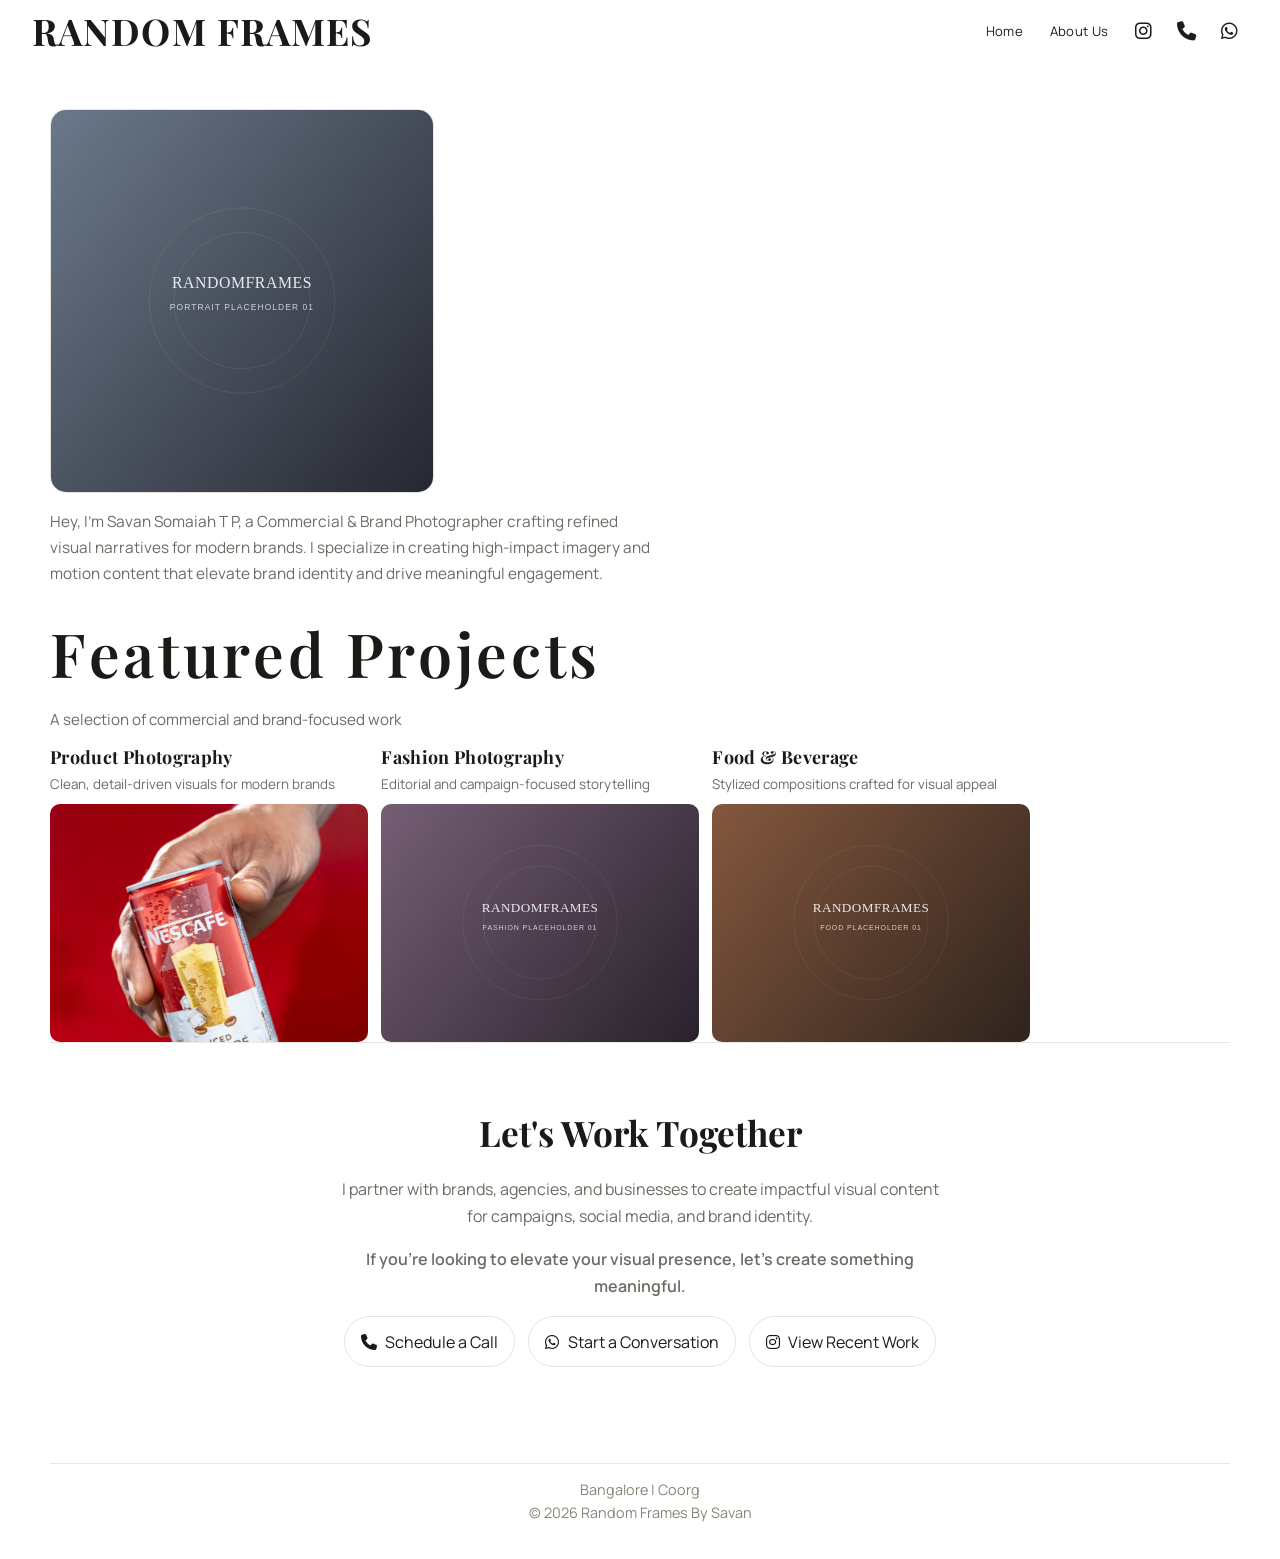
==== index.html @ b7731032 "Update bio to premium commercial positioning" ====
<!DOCTYPE html>
<html lang="en">
  <head>
    <meta charset="UTF-8" />
    <meta name="viewport" content="width=device-width, initial-scale=1.0" />
    <title>Randomframes — Photography by Savan Somaiah T P</title>
    <meta
      name="description"
      content="I’m Savan Somaiah T P, a Commercial & Brand Photographer crafting refined visual narratives for modern brands. I specialize in creating high-impact imagery and motion content that elevates brand identity and drives meaningful engagement."
    />
    <meta name="robots" content="index,follow" />
    <meta property="og:title" content="Randomframes — Photography by Savan Somaiah T P" />
    <meta
      property="og:description"
      content="I’m Savan Somaiah T P, a Commercial & Brand Photographer crafting refined visual narratives for modern brands. I specialize in creating high-impact imagery and motion content that elevates brand identity and drives meaningful engagement."
    />
    <meta property="og:type" content="website" />
    <meta name="theme-color" content="#0f0f10" />
    <link rel="preconnect" href="https://fonts.googleapis.com" />
    <link rel="preconnect" href="https://fonts.gstatic.com" crossorigin />
    <link
      href="https://fonts.googleapis.com/css2?family=Manrope:wght@400;500;700&family=Playfair+Display:wght@500;600;700&display=swap"
      rel="stylesheet"
    />
    <link
      rel="stylesheet"
      href="https://cdnjs.cloudflare.com/ajax/libs/font-awesome/6.5.2/css/all.min.css"
    />
    <link rel="stylesheet" href="style.css?v=20260211-1" />
  </head>
  <body>
    <header class="site-header">
      <a class="brand" href="#top">RANDOM FRAMES</a>
      <nav id="sectionNav" class="section-nav" aria-label="Primary navigation">
        <a href="#top">Home</a>
        <a href="#about">About Us</a>
        <a class="icon-link" href="https://www.instagram.com/random.frames.7/" target="_blank" rel="noopener noreferrer" aria-label="Instagram"><i class="fa-brands fa-instagram" aria-hidden="true"></i></a>
        <a class="icon-link" href="tel:9886688047" aria-label="Call"><i class="fa-solid fa-phone" aria-hidden="true"></i></a>
        <a class="icon-link" href="https://wa.me/919886688047" target="_blank" rel="noopener noreferrer" aria-label="WhatsApp"><i class="fa-brands fa-whatsapp" aria-hidden="true"></i></a>
      </nav>
    </header>

    <main id="top">
      <section class="hero">
        <div class="hero-layout">
          <div class="hero-left">
            <img class="profile-image" src="images/portrait/placeholder-01.svg" alt="Portrait placeholder" loading="lazy" />
            <p id="about" class="hero-bio">
              Hey, I’m Savan Somaiah T P, a Commercial & Brand Photographer crafting refined visual narratives for modern brands. I specialize in creating high-impact imagery and motion content that elevate brand identity and drive meaningful engagement.
            </p>
            <div class="hero-center">
              <h1 class="portfolio-title">Featured Projects</h1>
              <p class="portfolio-subtitle">A selection of commercial and brand-focused work</p>
              <div id="genreCards" class="genre-cards" aria-label="Portfolio genres"></div>
            </div>
          </div>
        </div>
      </section>

      <section class="reels-section" id="reelsSection" aria-labelledby="reels-title" hidden>
        <div class="reels-header">
          <div>
            <h2 id="reels-title">Brand Films</h2>
            <p class="reels-subtitle">Short-form visuals crafted for digital campaigns and brand storytelling</p>
          </div>
        </div>
        <div id="reelsRail" class="reels-rail" aria-label="Brand reels"></div>
      </section>

      <section class="work-with-me" aria-labelledby="work-with-me-title">
        <div class="work-with-me-inner">
          <h2 id="work-with-me-title">Let&apos;s Work Together</h2>
          <p>
            I partner with brands, agencies, and businesses to create impactful visual content for campaigns, social media, and brand identity.
          </p>
          <p class="work-with-me-cta">If you&apos;re looking to elevate your visual presence, let&apos;s create something meaningful.</p>
          <div class="work-with-me-links">
            <a class="work-link" href="tel:9886688047" aria-label="Call 9886688047">
              <i class="fa-solid fa-phone" aria-hidden="true"></i>
              <span>Schedule a Call</span>
            </a>
            <a class="work-link" href="https://wa.me/919886688047" target="_blank" rel="noopener noreferrer" aria-label="WhatsApp">
              <i class="fa-brands fa-whatsapp" aria-hidden="true"></i>
              <span>Start a Conversation</span>
            </a>
            <a class="work-link" href="https://www.instagram.com/random.frames.7/" target="_blank" rel="noopener noreferrer" aria-label="Instagram">
              <i class="fa-brands fa-instagram" aria-hidden="true"></i>
              <span>View Recent Work</span>
            </a>
          </div>
        </div>
      </section>
    </main>

    <footer id="contact" class="site-footer">
      <div class="footer-divider" aria-hidden="true"></div>
      <p>Bangalore | Coorg</p>
      <p>&copy; 2026 Random Frames By Savan</p>
    </footer>

    <div id="reelModal" class="reel-modal" aria-hidden="true" role="dialog" aria-modal="true">
      <button id="reelModalClose" class="reel-modal-close" type="button" aria-label="Close reel">&times;</button>
      <div class="reel-modal-panel">
        <video id="reelModalVideo" playsinline controls preload="metadata"></video>
      </div>
    </div>

    <script src="script.js"></script>
  </body>
</html>
---- style.css ----
:root {
  --bg: #ffffff;
  --bg-soft: #f7f7f6;
  --surface: #ffffff;
  --surface-border: #e7e4de;
  --text: #1c1a17;
  --muted: #6f6a63;
  --line: #eae7e2;
  --accent: #9f6f43;
  --gap: clamp(1rem, 1.4vw, 1.6rem);
  --max: 1180px;
}

* {
  box-sizing: border-box;
}

html {
  scroll-behavior: smooth;
}

body {
  margin: 0;
  font-family: "Manrope", sans-serif;
  color: var(--text);
  background: #ffffff;
  line-height: 1.5;
}

img {
  max-width: 100%;
  display: block;
}

.site-header {
  position: sticky;
  top: 0;
  z-index: 60;
  display: flex;
  justify-content: space-between;
  align-items: center;
  gap: 1rem;
  padding: 0.7rem clamp(1rem, 3vw, 2rem);
  border-bottom: 1px solid transparent;
  background: rgba(255, 255, 255, 0.9);
  backdrop-filter: blur(16px);
}

.site-header.scrolled {
  border-bottom-color: var(--line);
}

.brand {
  text-decoration: none;
  color: var(--text);
  font-family: "Playfair Display", serif;
  letter-spacing: 0.03em;
  font-size: clamp(1.6rem, 3.2vw, 2.3rem);
  font-weight: 700;
  line-height: 1.1;
}

.section-nav {
  display: flex;
  align-items: center;
  flex-wrap: wrap;
  justify-content: flex-end;
  gap: 0.45rem;
}

.section-nav a {
  color: #1f1c18;
  text-decoration: none;
  font-size: 0.82rem;
  letter-spacing: 0.03em;
  padding: 0.36rem 0.54rem;
  border: 1px solid transparent;
  border-radius: 999px;
  transition: color 0.2s ease, border-color 0.2s ease, background-color 0.2s ease;
}

.section-nav a:hover,
.section-nav a.active {
  color: var(--text);
  border-color: var(--surface-border);
  background: #f6f4f1;
}

.icon-link {
  display: inline-flex;
  align-items: center;
  justify-content: center;
  width: 36px;
  height: 36px;
  font-size: 1.15rem;
  line-height: 1;
  color: #1f1c18;
  opacity: 1;
}

.icon-link i {
  font-size: 1.2rem;
  color: inherit;
  display: block;
  line-height: 1;
  opacity: 1;
}

.phone-link {
  font-weight: 600;
}

main {
  width: min(var(--max), calc(100vw - 2rem));
  margin: 0 auto;
  padding-bottom: 5rem;
}

.hero {
  min-height: min(86vh, 700px);
  display: grid;
  align-content: start;
  gap: 1.2rem;
  border-bottom: 1px solid var(--line);
  padding-top: clamp(1.6rem, 4vw, 2.8rem);
}

.hero-layout {
  width: 100%;
}

.hero-left {
  display: grid;
  gap: 1rem;
  width: 100%;
}

.profile-image {
  width: 384px;
  height: 384px;
  object-fit: cover;
  border-radius: 16px;
  border: 1px solid var(--surface-border);
}

.hero-portrait {
  width: 384px;
  height: 384px;
  object-fit: cover;
  border-radius: 16px;
  border: 1px solid var(--surface-border);
}

.hero-bio {
  margin: 0;
  color: var(--muted);
  font-size: clamp(0.96rem, 1.15vw, 1.06rem);
  max-width: 68ch;
  line-height: 1.72;
  text-wrap: pretty;
}

.hero-center {
  display: grid;
  justify-items: start;
  gap: 0.8rem;
  padding-top: 0.2rem;
}

.portfolio-title {
  margin: 0;
  font-family: "Playfair Display", serif;
  color: var(--text);
  font-size: clamp(2.2rem, 5vw, 3.8rem);
  letter-spacing: 0.06em;
  font-weight: 600;
}

.portfolio-subtitle {
  margin: -0.15rem 0 0;
  color: var(--muted);
  font-size: 0.95rem;
  max-width: 44ch;
}

.genre-cards {
  width: 100%;
  display: grid;
  grid-template-columns: repeat(3, minmax(0, 1fr));
  gap: 0.85rem;
  max-width: 980px;
}

.genre-card {
  display: grid;
  gap: 0.55rem;
  text-decoration: none;
  color: var(--text);
}

.genre-card-copy {
  display: grid;
  gap: 0.18rem;
}

.genre-card span {
  font-family: "Playfair Display", serif;
  font-size: clamp(1.02rem, 1.4vw, 1.2rem);
  letter-spacing: 0.02em;
  font-weight: 700;
}

.genre-card p {
  margin: 0;
  color: var(--muted);
  font-size: 0.84rem;
  line-height: 1.55;
}

.genre-card-media {
  overflow: hidden;
  border-radius: 10px;
}

.genre-card img {
  display: block;
  width: 100%;
  height: 100%;
  aspect-ratio: 4 / 3;
  object-fit: cover;
  border: 0;
  transition: transform 0.3s ease, box-shadow 0.3s ease;
}

.genre-card:hover img {
  transform: scale(1.03);
  box-shadow: 0 8px 18px rgba(22, 18, 13, 0.08);
}

.work-with-me {
  padding: clamp(2.6rem, 5vw, 4rem) 0 1rem;
}

.work-with-me-inner {
  max-width: 760px;
  margin: 0 auto;
  text-align: center;
  display: grid;
  gap: 1rem;
}

.work-with-me h2 {
  margin: 0;
  font-family: "Playfair Display", serif;
  font-size: clamp(1.7rem, 3vw, 2.2rem);
  color: var(--text);
}

.work-with-me p {
  margin: 0 auto;
  max-width: 62ch;
  color: var(--muted);
  line-height: 1.7;
}

.work-with-me-cta {
  color: var(--text);
  font-weight: 600;
}

.work-with-me-links {
  display: flex;
  justify-content: center;
  flex-wrap: wrap;
  gap: 0.8rem;
}

.work-link {
  display: inline-flex;
  align-items: center;
  justify-content: center;
  gap: 0.55rem;
  padding: 0.78rem 1rem;
  min-width: 150px;
  border: 1px solid var(--surface-border);
  border-radius: 999px;
  text-decoration: none;
  color: var(--text);
  background: #fff;
  transition: background-color 0.2s ease, transform 0.2s ease, box-shadow 0.2s ease;
}

.work-link:hover {
  background: #f6f4f1;
  transform: translateY(-1px);
  box-shadow: 0 8px 18px rgba(22, 18, 13, 0.08);
}

.work-link i {
  font-size: 1rem;
}

.reels-section {
  padding: clamp(2.6rem, 5vw, 4rem) 0 1rem;
}

.reels-header {
  display: flex;
  align-items: center;
  justify-content: space-between;
  margin-bottom: 1rem;
}

.reels-header h2 {
  margin: 0;
  font-family: "Playfair Display", serif;
  font-size: clamp(1.7rem, 3vw, 2.2rem);
  color: var(--text);
}

.reels-subtitle {
  margin: 0.35rem 0 0;
  color: var(--muted);
  font-size: 0.93rem;
  max-width: 44ch;
}

.reels-rail {
  display: grid;
  grid-auto-flow: column;
  grid-auto-columns: minmax(240px, 300px);
  gap: 1rem;
  overflow-x: auto;
  padding-bottom: 0.35rem;
  scroll-snap-type: x proximity;
}

.reels-rail::-webkit-scrollbar {
  height: 8px;
}

.reels-rail::-webkit-scrollbar-thumb {
  background: rgba(28, 26, 23, 0.15);
  border-radius: 999px;
}

.reel-card {
  position: relative;
  border-radius: 18px;
  overflow: hidden;
  border: 0;
  background: transparent;
  box-shadow: 0 14px 34px rgba(22, 18, 13, 0.08);
  scroll-snap-align: start;
}

.reel-card button {
  border: 0;
  width: 100%;
  padding: 0;
  background: transparent;
  cursor: pointer;
  display: block;
}

.reel-frame {
  position: relative;
  aspect-ratio: 9 / 16;
  overflow: hidden;
  background: transparent;
}

.reel-frame::after {
  content: "";
  position: absolute;
  inset: 0;
  background: linear-gradient(180deg, rgba(17, 16, 14, 0) 10%, rgba(17, 16, 14, 0.14) 100%);
  opacity: 0;
  transition: opacity 0.28s ease;
  pointer-events: none;
}

.reel-card:hover .reel-frame::after {
  opacity: 1;
}

.reel-video {
  width: 100%;
  height: 100%;
  object-fit: cover;
  display: block;
  transition: transform 0.3s ease;
}

.reel-card:hover .reel-video {
  transform: scale(1.04);
}

.reel-badge {
  position: absolute;
  right: 0.85rem;
  bottom: 0.85rem;
  z-index: 2;
  width: 36px;
  height: 36px;
  display: inline-flex;
  align-items: center;
  justify-content: center;
  border-radius: 999px;
  background: rgba(255, 255, 255, 0.85);
  color: var(--text);
  backdrop-filter: blur(8px);
}

.reel-modal {
  position: fixed;
  inset: 0;
  z-index: 220;
  display: grid;
  place-items: center;
  padding: 1rem;
  background: rgba(6, 6, 8, 0.88);
  opacity: 0;
  pointer-events: none;
  transition: opacity 0.22s ease;
}

.reel-modal.open {
  opacity: 1;
  pointer-events: auto;
}

.reel-modal-panel {
  width: min(92vw, 520px);
  max-height: 92vh;
}

.reel-modal-panel video {
  width: 100%;
  max-height: 92vh;
  object-fit: contain;
  border-radius: 18px;
  background: #000;
  box-shadow: 0 22px 60px rgba(0, 0, 0, 0.4);
}

.reel-modal-close {
  position: absolute;
  top: 1rem;
  right: 1rem;
  border: 0;
  width: 42px;
  height: 42px;
  border-radius: 999px;
  background: rgba(255, 255, 255, 0.1);
  color: #fff;
  font-size: 1.4rem;
  cursor: pointer;
}

.gallery-section {
  padding: clamp(2rem, 4vw, 3rem) 0;
  border-bottom: 1px solid var(--line);
  opacity: 0;
  transform: translateY(20px);
  transition: opacity 0.6s ease, transform 0.6s ease;
}

.gallery-section.revealed {
  opacity: 1;
  transform: translateY(0);
}

.gallery-section.genre-target-highlight {
  background: #faf9f7;
  transition: background-color 0.3s ease;
}

.section-head {
  display: flex;
  align-items: baseline;
  justify-content: space-between;
  gap: 1rem;
  margin-bottom: 1rem;
}

.section-head h2 {
  margin: 0;
  font-size: clamp(1.25rem, 2vw, 1.8rem);
  font-family: "Playfair Display", serif;
  font-weight: 600;
}

.section-head p {
  margin: 0;
  color: var(--muted);
  font-size: 0.92rem;
  max-width: 44ch;
}

.gallery-grid {
  display: grid;
  gap: clamp(0.9rem, 1.8vw, 1.35rem);
  grid-template-columns: repeat(auto-fit, minmax(220px, 1fr));
}

.image-card {
  margin: 0;
  border-radius: 18px;
  overflow: hidden;
  border: 0;
  background: transparent;
  position: relative;
  box-shadow: 0 14px 34px rgba(22, 18, 13, 0.08);
  transition: transform 0.3s ease, box-shadow 0.3s ease;
}

.image-card:hover {
  transform: translateY(-3px);
  box-shadow: 0 20px 42px rgba(22, 18, 13, 0.12);
}

.image-card button {
  border: 0;
  width: 100%;
  padding: 0;
  margin: 0;
  background: transparent;
  color: inherit;
  cursor: zoom-in;
  text-align: left;
}

.image-wrap {
  position: relative;
  background: transparent;
  aspect-ratio: 4 / 5;
  overflow: hidden;
}

.image-wrap::before {
  content: "";
  position: absolute;
  inset: 0;
  background: linear-gradient(120deg, rgba(255, 255, 255, 0.25), rgba(255, 255, 255, 0.75), rgba(255, 255, 255, 0.25));
  transform: translateX(-100%);
  animation: shimmer 1.1s ease-in-out infinite;
}

.image-wrap.loaded::before {
  display: none;
}

.image-wrap::after {
  content: "";
  position: absolute;
  inset: 0;
  background: linear-gradient(180deg, rgba(17, 16, 14, 0) 15%, rgba(17, 16, 14, 0.12) 100%);
  opacity: 0;
  transition: opacity 0.28s ease;
  pointer-events: none;
}

.image-card img {
  display: block;
  width: 100%;
  height: 100%;
  object-fit: cover;
  opacity: 0;
  transform: scale(1.02);
  transition: opacity 0.4s ease, transform 0.3s ease;
}

.image-wrap.loaded img {
  opacity: 1;
  transform: scale(1);
}

.image-card:hover img {
  transform: scale(1.03);
}

.image-card:hover .image-wrap::after {
  opacity: 1;
}

.image-card figcaption {
  display: block;
  padding: 0.7rem 0.75rem 0.8rem;
  color: #7a736a;
  font-size: 0.8rem;
  letter-spacing: 0.01em;
}

.genre-page-subtitle {
  margin: 0.45rem 0 0;
  color: var(--muted);
  max-width: 48ch;
}

.empty-note {
  color: var(--muted);
  font-size: 0.9rem;
  padding: 0.8rem 0.2rem;
}

.lightbox {
  position: fixed;
  inset: 0;
  background: rgba(5, 5, 6, 0.9);
  display: grid;
  grid-template-columns: auto minmax(0, 1fr) auto;
  align-items: center;
  padding: 1.2rem;
  gap: 0.6rem;
  opacity: 0;
  pointer-events: none;
  transition: opacity 0.25s ease;
  z-index: 150;
}

.lightbox.open {
  opacity: 1;
  pointer-events: auto;
}

.lightbox-figure {
  margin: 0;
  max-height: calc(100vh - 4rem);
  display: grid;
  justify-items: center;
  gap: 0.8rem;
}

.lightbox-figure img {
  max-height: calc(100vh - 7rem);
  max-width: min(92vw, 1280px);
  object-fit: contain;
  border-radius: 14px;
  box-shadow: 0 22px 60px rgba(0, 0, 0, 0.35);
}

.lightbox-figure figcaption {
  color: #e7dfd3;
  font-size: 0.86rem;
}

.lightbox button {
  border: 0;
  color: #e8dfd2;
  background: rgba(255, 255, 255, 0.08);
  width: 44px;
  height: 44px;
  border-radius: 50%;
  font-size: 1.25rem;
  cursor: pointer;
  transition: background-color 0.2s ease;
}

.lightbox button:hover {
  background: rgba(255, 255, 255, 0.18);
}

.lightbox-close {
  position: absolute;
  top: 0.9rem;
  right: 0.9rem;
}

.site-footer {
  width: min(var(--max), calc(100vw - 2rem));
  margin: 0 auto 2.2rem;
  text-align: center;
}

.footer-divider {
  height: 1px;
  width: 100%;
  background: var(--line);
  margin-bottom: 0.9rem;
}

.site-footer p {
  margin: 0.12rem 0;
  color: #8a8379;
  font-size: 0.9rem;
}

.footer-phone {
  color: inherit;
  text-decoration: none;
}

.genre-page-main {
  padding-top: clamp(1.2rem, 2.5vw, 2rem);
}

.genre-page-head {
  padding: 0.2rem 0 1.2rem;
}

.genre-page-head h1 {
  margin: 0.45rem 0 0;
  font-family: "Playfair Display", serif;
  font-size: clamp(1.8rem, 4vw, 2.6rem);
}

.back-link {
  color: var(--muted);
  text-decoration: none;
  font-size: 0.9rem;
}

.back-link:hover {
  color: var(--text);
}

@keyframes shimmer {
  0% {
    transform: translateX(-100%);
  }
  100% {
    transform: translateX(100%);
  }
}

@media (max-width: 1024px) {
  .site-header {
    align-items: center;
    flex-wrap: wrap;
  }

  .section-nav {
    justify-content: flex-end;
  }

  .section-head {
    align-items: flex-start;
    flex-direction: column;
  }

  .genre-cards {
    grid-template-columns: repeat(2, minmax(0, 1fr));
  }

  .profile-image,
  .hero-portrait {
    width: 260px;
    height: 260px;
  }
}

@media (max-width: 760px) {
  main {
    width: min(var(--max), calc(100vw - 1.2rem));
  }

  .hero {
    min-height: 66vh;
  }

  .gallery-grid {
    grid-template-columns: repeat(auto-fit, minmax(160px, 1fr));
  }

  .lightbox {
    grid-template-columns: 1fr;
    justify-items: center;
    padding: 3.8rem 0.7rem 1rem;
  }

  .lightbox-prev,
  .lightbox-next {
    position: absolute;
    bottom: 1rem;
  }

  .lightbox-prev {
    left: 1rem;
  }

  .lightbox-next {
    right: 1rem;
  }

  .genre-cards {
    grid-template-columns: 1fr;
  }
}

@media (max-width: 600px) {
  .profile-image,
  .hero-portrait {
    width: 180px;
    height: 180px;
  }

  .work-with-me-links {
    flex-direction: column;
    align-items: center;
  }

  .work-link {
    width: min(100%, 280px);
  }
}
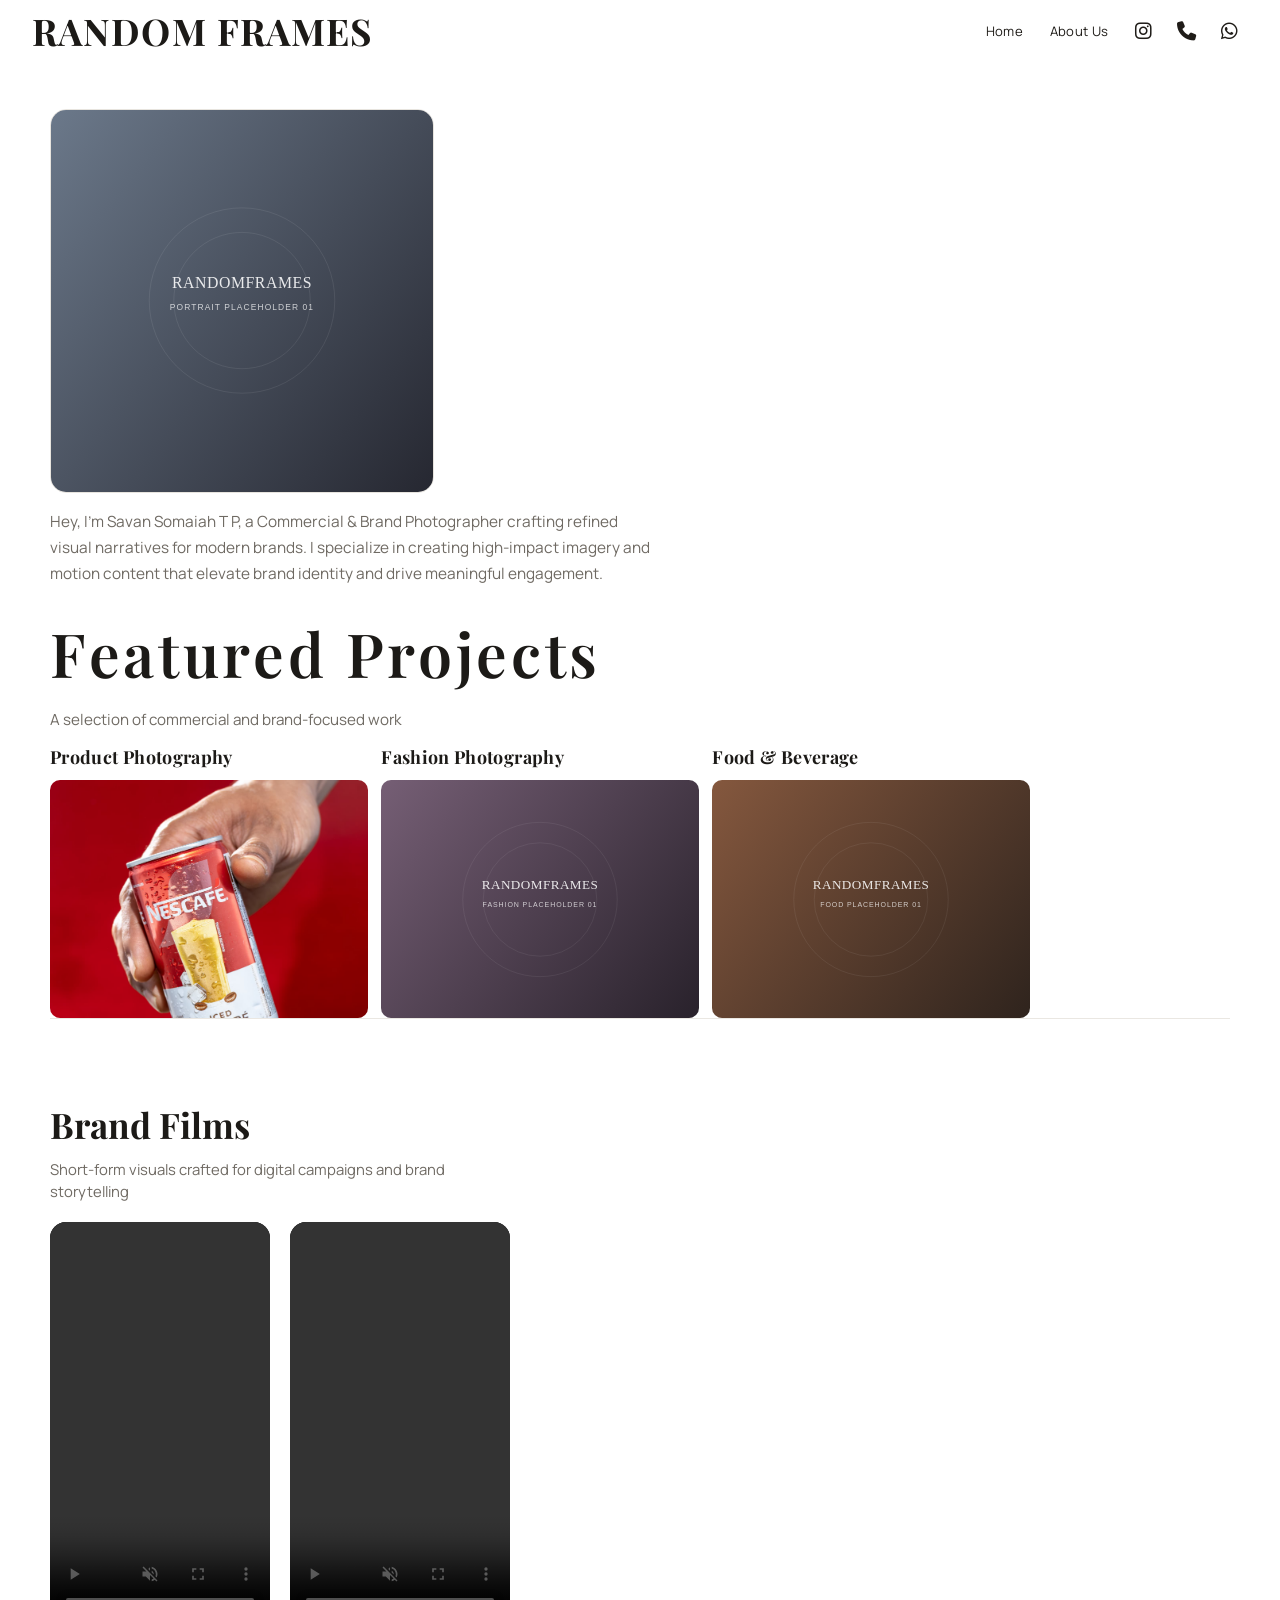
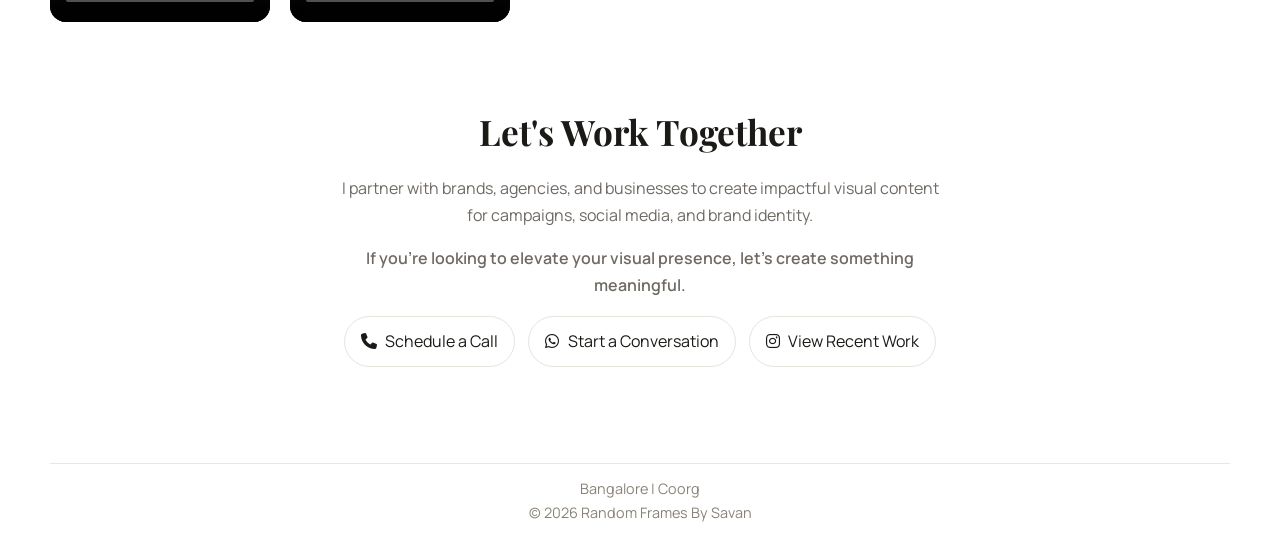
==== commit 44dc7af4: "Add Brand Films section + remove descriptions" ====
--- a/index.html
+++ b/index.html
@@ -57,14 +57,16 @@
         </div>
       </section>
 
-      <section class="reels-section" id="reelsSection" aria-labelledby="reels-title" hidden>
-        <div class="reels-header">
-          <div>
-            <h2 id="reels-title">Brand Films</h2>
-            <p class="reels-subtitle">Short-form visuals crafted for digital campaigns and brand storytelling</p>
-          </div>
+      <section class="brand-films">
+        <h2>Brand Films</h2>
+        <p class="section-subtext">
+          Short-form visuals crafted for digital campaigns and brand storytelling
+        </p>
+
+        <div class="films-container">
+          <video src="videos/reels/reel1.mp4" muted loop playsinline controls></video>
+          <video src="videos/reels/reel2.mp4" muted loop playsinline controls></video>
         </div>
-        <div id="reelsRail" class="reels-rail" aria-label="Brand reels"></div>
       </section>
 
       <section class="work-with-me" aria-labelledby="work-with-me-title">
--- a/style.css
+++ b/style.css
@@ -210,13 +210,6 @@
   font-weight: 700;
 }
 
-.genre-card p {
-  margin: 0;
-  color: var(--muted);
-  font-size: 0.84rem;
-  line-height: 1.55;
-}
-
 .genre-card-media {
   overflow: hidden;
   border-radius: 10px;
@@ -300,48 +293,38 @@
   font-size: 1rem;
 }
 
-.reels-section {
-  padding: clamp(2.6rem, 5vw, 4rem) 0 1rem;
-}
-
-.reels-header {
-  display: flex;
-  align-items: center;
-  justify-content: space-between;
-  margin-bottom: 1rem;
-}
-
-.reels-header h2 {
+.brand-films {
+  margin-top: 80px;
+}
+
+.brand-films h2 {
   margin: 0;
   font-family: "Playfair Display", serif;
   font-size: clamp(1.7rem, 3vw, 2.2rem);
   color: var(--text);
 }
 
-.reels-subtitle {
+.section-subtext {
   margin: 0.35rem 0 0;
   color: var(--muted);
   font-size: 0.93rem;
   max-width: 44ch;
 }
 
-.reels-rail {
-  display: grid;
-  grid-auto-flow: column;
-  grid-auto-columns: minmax(240px, 300px);
-  gap: 1rem;
+.films-container {
+  display: flex;
+  gap: 20px;
   overflow-x: auto;
-  padding-bottom: 0.35rem;
-  scroll-snap-type: x proximity;
-}
-
-.reels-rail::-webkit-scrollbar {
-  height: 8px;
-}
-
-.reels-rail::-webkit-scrollbar-thumb {
-  background: rgba(28, 26, 23, 0.15);
-  border-radius: 999px;
+  padding: 20px 0;
+}
+
+.films-container video {
+  width: 220px;
+  height: 400px;
+  object-fit: cover;
+  border-radius: 16px;
+  flex-shrink: 0;
+  background: black;
 }
 
 .reel-card {
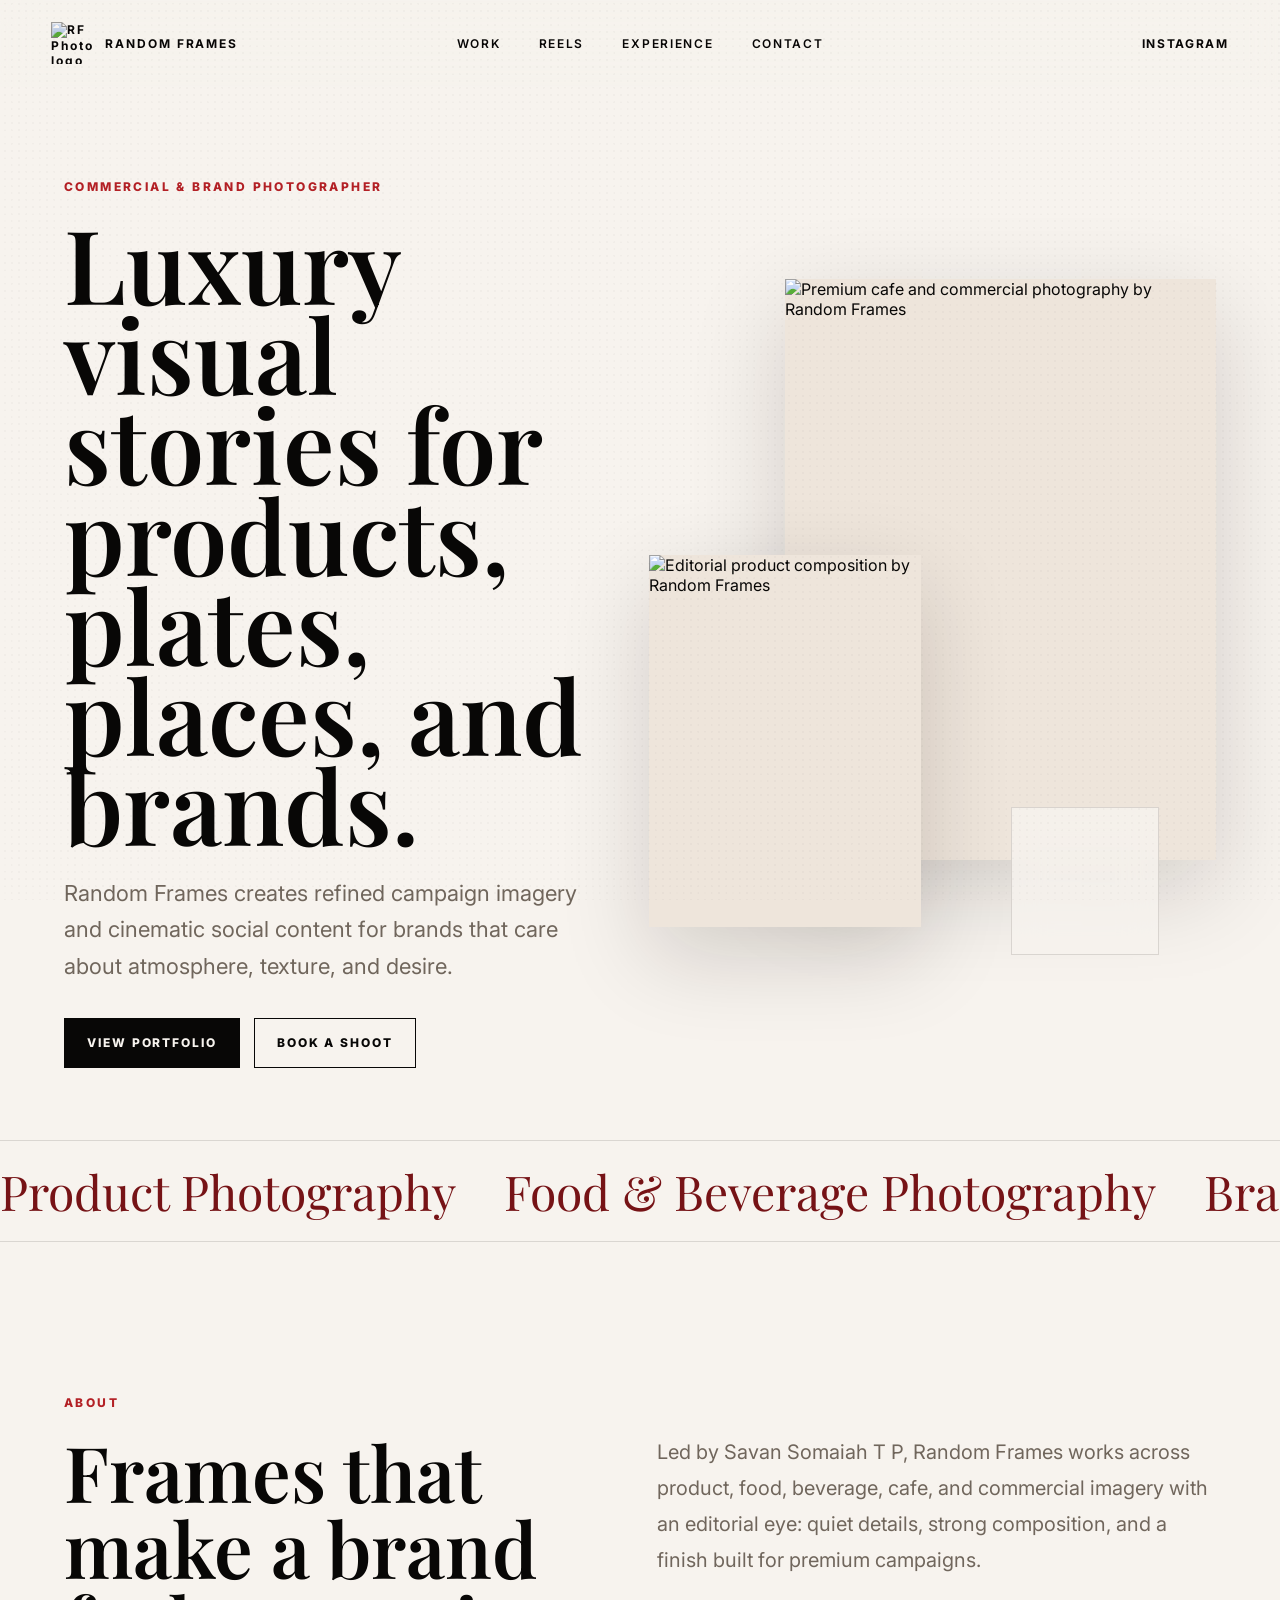
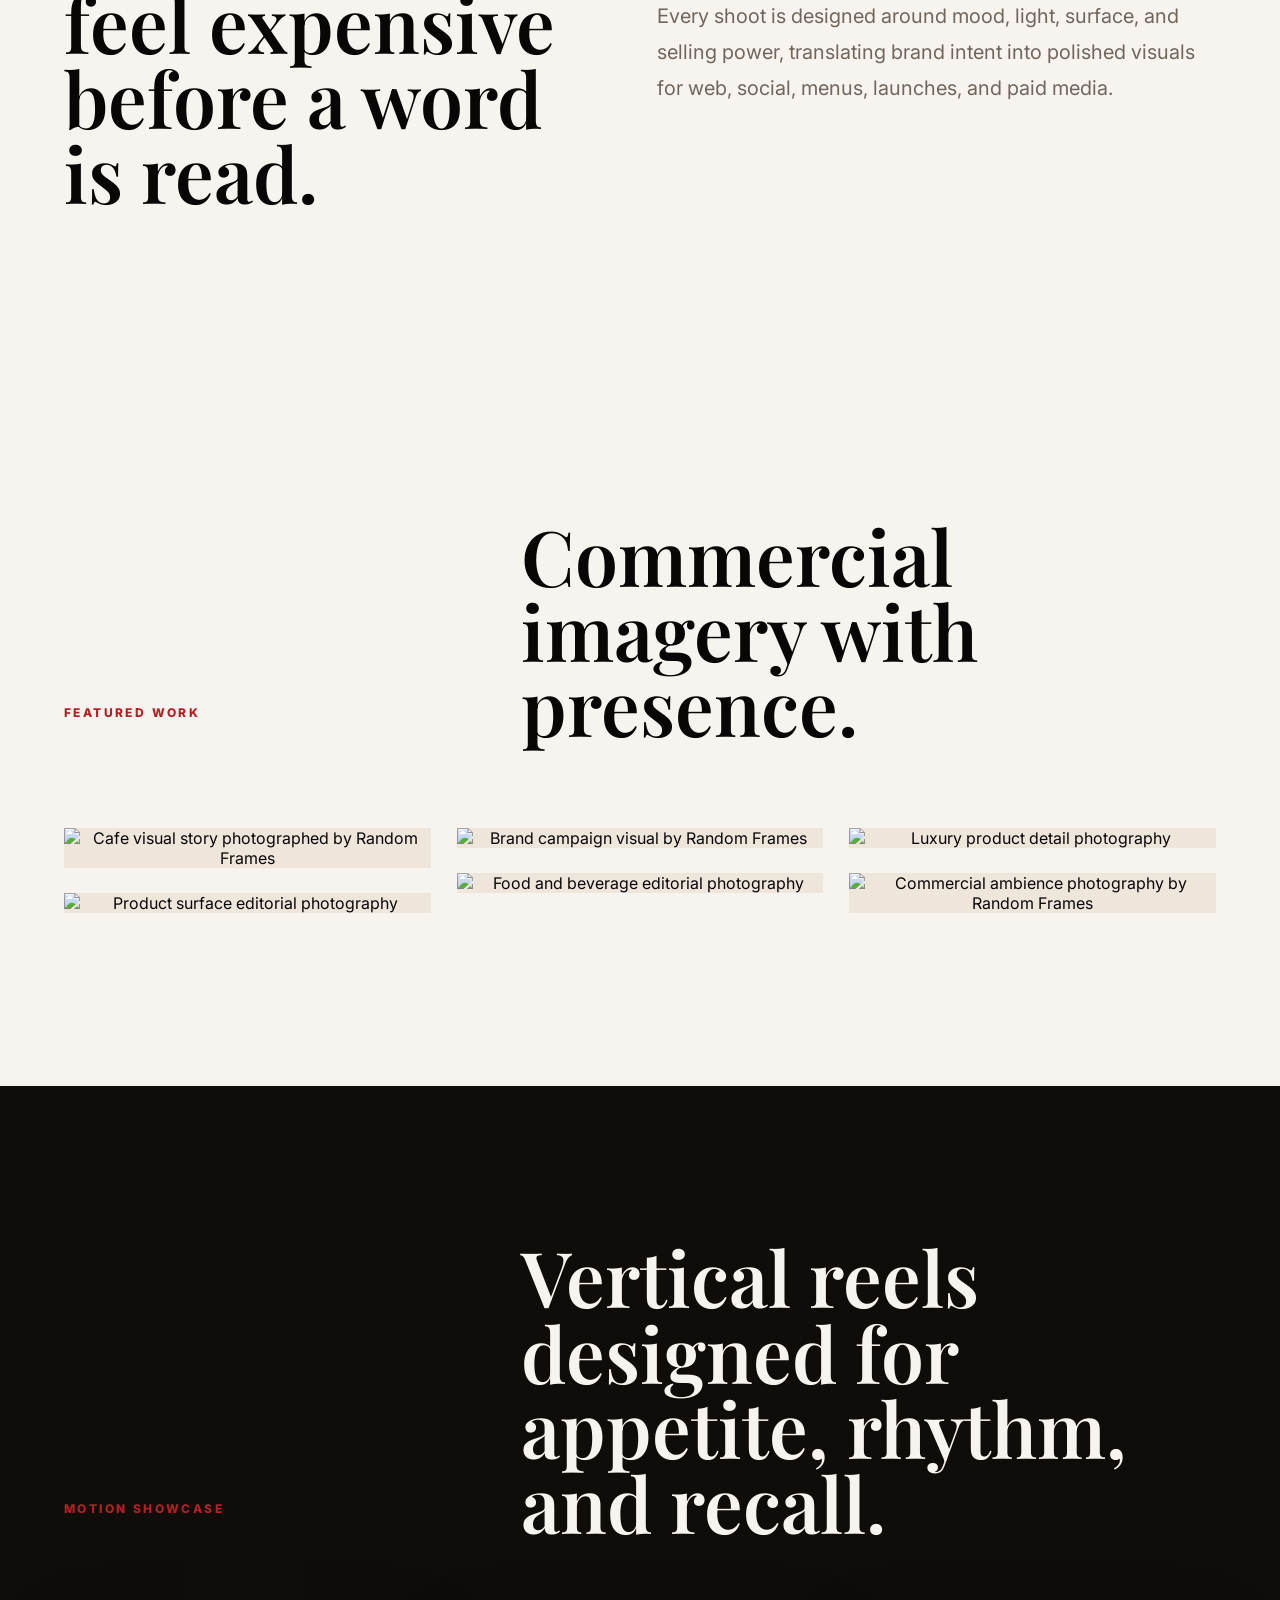
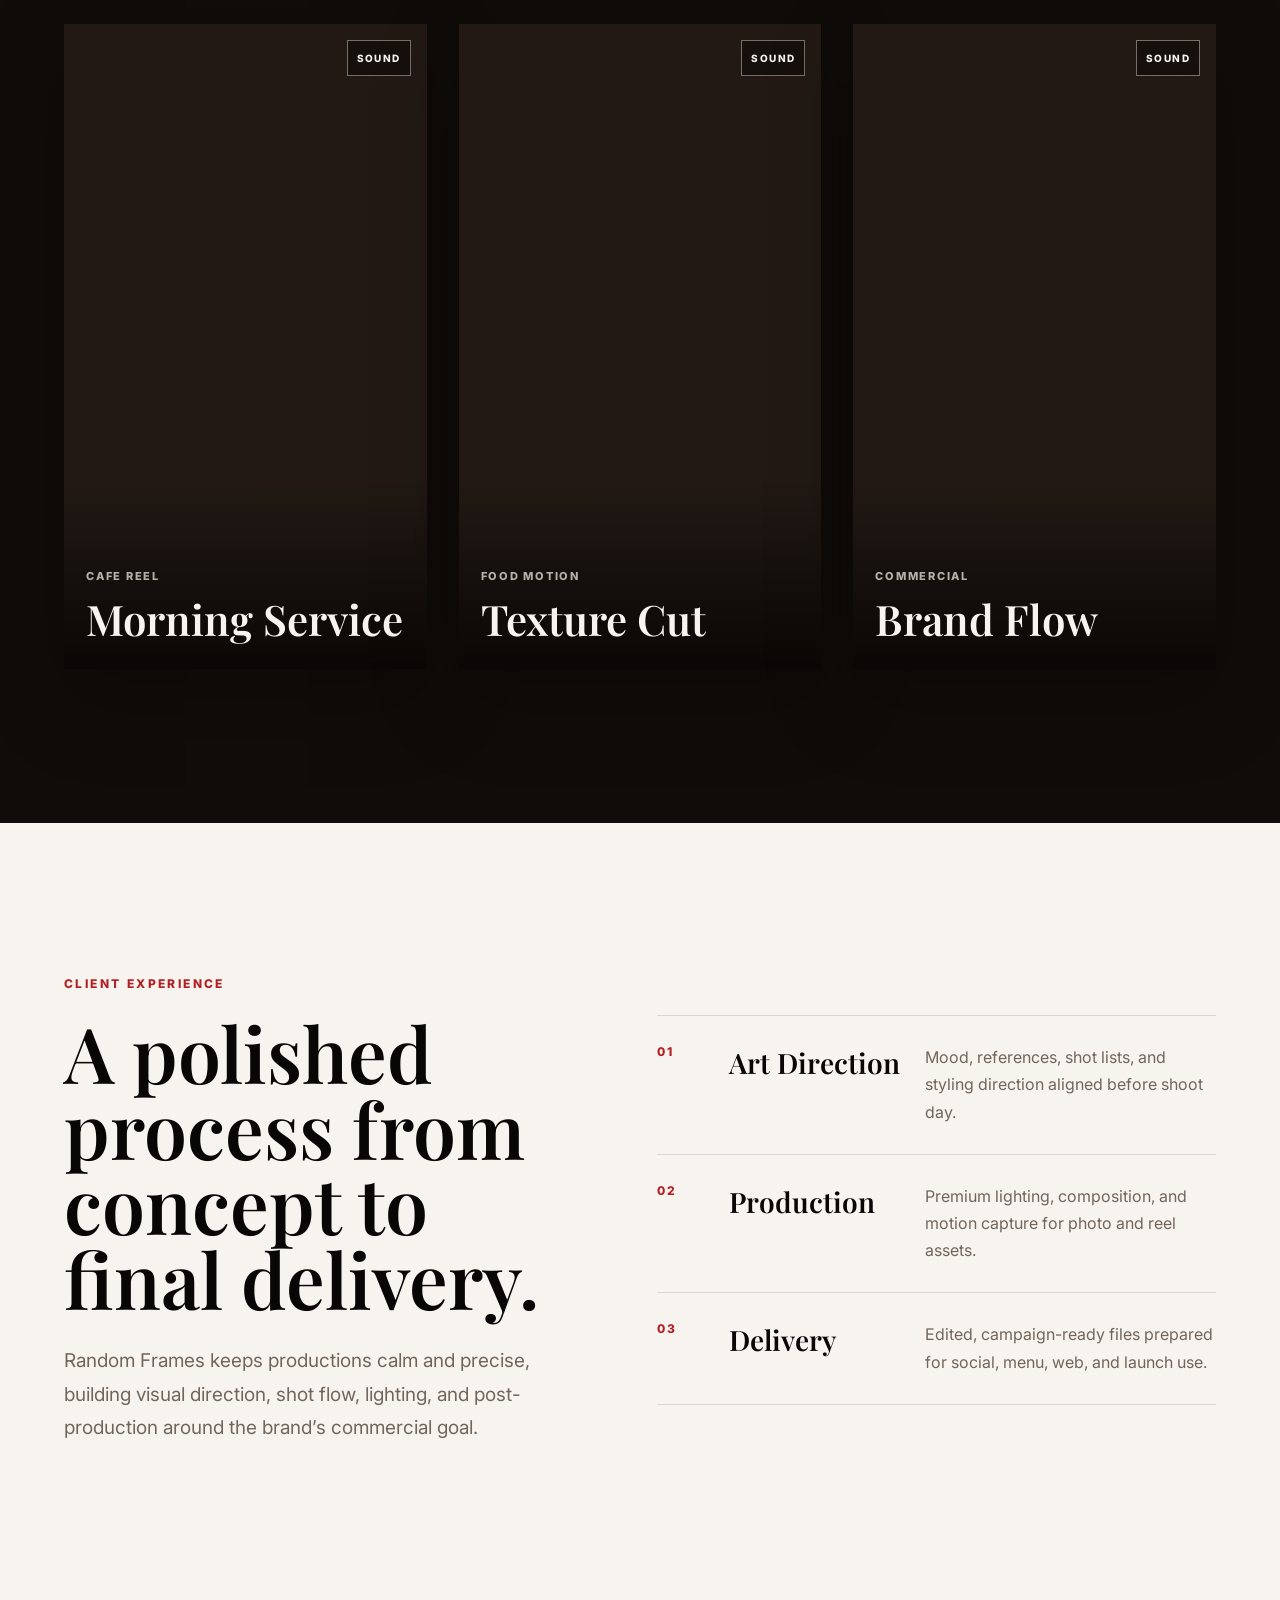
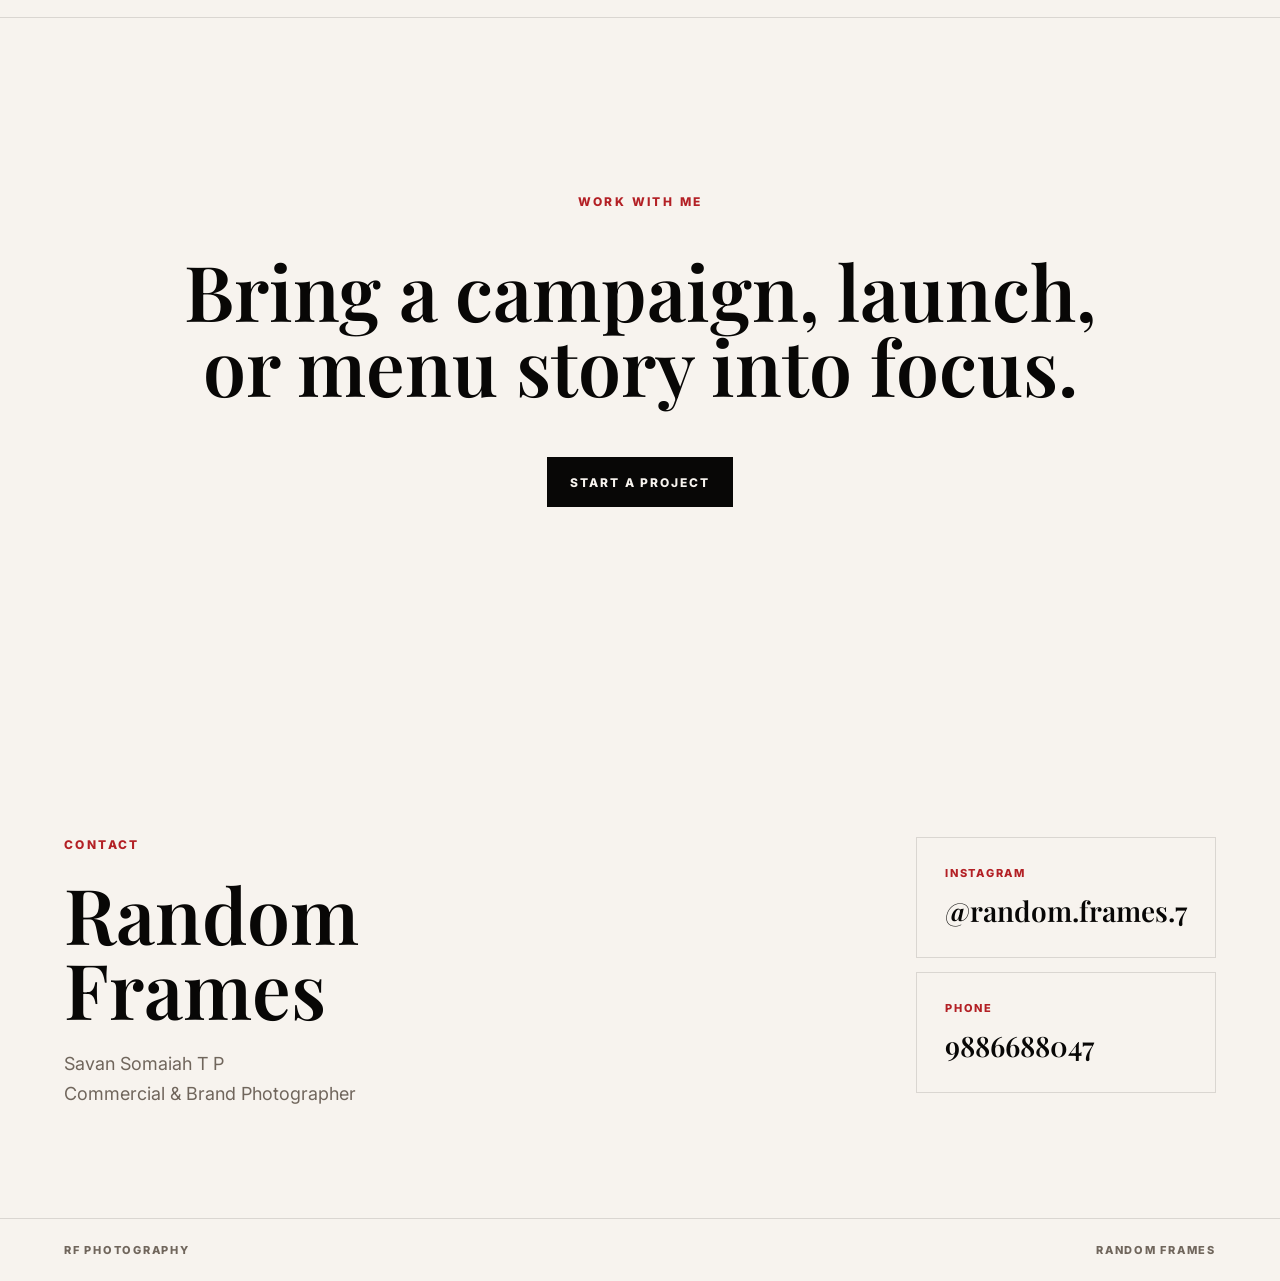
==== commit d812c0d3: "Build premium Random Frames website" ====
--- a/index.html
+++ b/index.html
@@ -1,112 +1,227 @@
 <!DOCTYPE html>
 <html lang="en">
-  <head>
-    <meta charset="UTF-8" />
-    <meta name="viewport" content="width=device-width, initial-scale=1.0" />
-    <title>Randomframes — Photography by Savan Somaiah T P</title>
-    <meta
-      name="description"
-      content="I’m Savan Somaiah T P, a Commercial & Brand Photographer crafting refined visual narratives for modern brands. I specialize in creating high-impact imagery and motion content that elevates brand identity and drives meaningful engagement."
-    />
-    <meta name="robots" content="index,follow" />
-    <meta property="og:title" content="Randomframes — Photography by Savan Somaiah T P" />
-    <meta
-      property="og:description"
-      content="I’m Savan Somaiah T P, a Commercial & Brand Photographer crafting refined visual narratives for modern brands. I specialize in creating high-impact imagery and motion content that elevates brand identity and drives meaningful engagement."
-    />
-    <meta property="og:type" content="website" />
-    <meta name="theme-color" content="#0f0f10" />
-    <link rel="preconnect" href="https://fonts.googleapis.com" />
-    <link rel="preconnect" href="https://fonts.gstatic.com" crossorigin />
-    <link
-      href="https://fonts.googleapis.com/css2?family=Manrope:wght@400;500;700&family=Playfair+Display:wght@500;600;700&display=swap"
-      rel="stylesheet"
-    />
-    <link
-      rel="stylesheet"
-      href="https://cdnjs.cloudflare.com/ajax/libs/font-awesome/6.5.2/css/all.min.css"
-    />
-    <link rel="stylesheet" href="style.css?v=20260211-1" />
-  </head>
-  <body>
-    <header class="site-header">
-      <a class="brand" href="#top">RANDOM FRAMES</a>
-      <nav id="sectionNav" class="section-nav" aria-label="Primary navigation">
-        <a href="#top">Home</a>
-        <a href="#about">About Us</a>
-        <a class="icon-link" href="https://www.instagram.com/random.frames.7/" target="_blank" rel="noopener noreferrer" aria-label="Instagram"><i class="fa-brands fa-instagram" aria-hidden="true"></i></a>
-        <a class="icon-link" href="tel:9886688047" aria-label="Call"><i class="fa-solid fa-phone" aria-hidden="true"></i></a>
-        <a class="icon-link" href="https://wa.me/919886688047" target="_blank" rel="noopener noreferrer" aria-label="WhatsApp"><i class="fa-brands fa-whatsapp" aria-hidden="true"></i></a>
-      </nav>
-    </header>
-
-    <main id="top">
-      <section class="hero">
-        <div class="hero-layout">
-          <div class="hero-left">
-            <img class="profile-image" src="images/portrait/placeholder-01.svg" alt="Portrait placeholder" loading="lazy" />
-            <p id="about" class="hero-bio">
-              Hey, I’m Savan Somaiah T P, a Commercial & Brand Photographer crafting refined visual narratives for modern brands. I specialize in creating high-impact imagery and motion content that elevate brand identity and drive meaningful engagement.
-            </p>
-            <div class="hero-center">
-              <h1 class="portfolio-title">Featured Projects</h1>
-              <p class="portfolio-subtitle">A selection of commercial and brand-focused work</p>
-              <div id="genreCards" class="genre-cards" aria-label="Portfolio genres"></div>
-            </div>
-          </div>
-        </div>
-      </section>
-
-      <section class="brand-films">
-        <h2>Brand Films</h2>
-        <p class="section-subtext">
-          Short-form visuals crafted for digital campaigns and brand storytelling
-        </p>
-
-        <div class="films-container">
-          <video src="videos/reels/reel1.mp4" muted loop playsinline controls></video>
-          <video src="videos/reels/reel2.mp4" muted loop playsinline controls></video>
-        </div>
-      </section>
-
-      <section class="work-with-me" aria-labelledby="work-with-me-title">
-        <div class="work-with-me-inner">
-          <h2 id="work-with-me-title">Let&apos;s Work Together</h2>
-          <p>
-            I partner with brands, agencies, and businesses to create impactful visual content for campaigns, social media, and brand identity.
-          </p>
-          <p class="work-with-me-cta">If you&apos;re looking to elevate your visual presence, let&apos;s create something meaningful.</p>
-          <div class="work-with-me-links">
-            <a class="work-link" href="tel:9886688047" aria-label="Call 9886688047">
-              <i class="fa-solid fa-phone" aria-hidden="true"></i>
-              <span>Schedule a Call</span>
-            </a>
-            <a class="work-link" href="https://wa.me/919886688047" target="_blank" rel="noopener noreferrer" aria-label="WhatsApp">
-              <i class="fa-brands fa-whatsapp" aria-hidden="true"></i>
-              <span>Start a Conversation</span>
-            </a>
-            <a class="work-link" href="https://www.instagram.com/random.frames.7/" target="_blank" rel="noopener noreferrer" aria-label="Instagram">
-              <i class="fa-brands fa-instagram" aria-hidden="true"></i>
-              <span>View Recent Work</span>
-            </a>
-          </div>
-        </div>
-      </section>
-    </main>
-
-    <footer id="contact" class="site-footer">
-      <div class="footer-divider" aria-hidden="true"></div>
-      <p>Bangalore | Coorg</p>
-      <p>&copy; 2026 Random Frames By Savan</p>
-    </footer>
-
-    <div id="reelModal" class="reel-modal" aria-hidden="true" role="dialog" aria-modal="true">
-      <button id="reelModalClose" class="reel-modal-close" type="button" aria-label="Close reel">&times;</button>
-      <div class="reel-modal-panel">
-        <video id="reelModalVideo" playsinline controls preload="metadata"></video>
-      </div>
-    </div>
-
-    <script src="script.js"></script>
-  </body>
+<head>
+  <meta charset="UTF-8">
+  <meta name="viewport" content="width=device-width, initial-scale=1.0">
+  <title>Random Frames | Commercial & Brand Photographer</title>
+  <meta name="description" content="Random Frames is the commercial and brand photography portfolio of Savan Somaiah T P. Premium product, food, brand visuals, commercial content, and cafe reels.">
+  <link rel="preconnect" href="https://fonts.googleapis.com">
+  <link rel="preconnect" href="https://fonts.gstatic.com" crossorigin>
+  <link href="https://fonts.googleapis.com/css2?family=Inter:wght@400;500;600;700&family=Playfair+Display:wght@500;600;700&display=swap" rel="stylesheet">
+  <link rel="stylesheet" href="style.css">
+</head>
+<body>
+  <div class="grain" aria-hidden="true"></div>
+
+  <header class="site-header" data-reveal>
+    <a class="brand-mark" href="#top" aria-label="Random Frames home">
+      <img src="file:///Users/savansomaiahtp/Downloads/RANDOM%20FRAMES%20LOGO.png" alt="RF Photography logo">
+      <span>RANDOM FRAMES</span>
+    </a>
+    <nav class="desktop-nav" aria-label="Primary navigation">
+      <a href="#work">Work</a>
+      <a href="#reels">Reels</a>
+      <a href="#experience">Experience</a>
+      <a href="#contact">Contact</a>
+    </nav>
+    <a class="nav-cta" href="https://www.instagram.com/random.frames.7" target="_blank" rel="noreferrer">Instagram</a>
+    <button class="menu-toggle" type="button" aria-label="Open menu" aria-expanded="false">
+      <span></span>
+      <span></span>
+    </button>
+  </header>
+
+  <nav class="mobile-menu" aria-label="Mobile navigation">
+    <a href="#work">Featured Work</a>
+    <a href="#reels">Reel Showcase</a>
+    <a href="#experience">Client Experience</a>
+    <a href="#contact">Contact</a>
+  </nav>
+
+  <main id="top">
+    <section class="hero">
+      <div class="hero-copy" data-reveal>
+        <p class="eyebrow">Commercial & Brand Photographer</p>
+        <h1>Luxury visual stories for products, plates, places, and brands.</h1>
+        <p class="hero-text">Random Frames creates refined campaign imagery and cinematic social content for brands that care about atmosphere, texture, and desire.</p>
+        <div class="hero-actions">
+          <a class="button primary" href="#work">View Portfolio</a>
+          <a class="button ghost" href="#contact">Book a Shoot</a>
+        </div>
+      </div>
+
+      <div class="hero-media" data-reveal>
+        <figure class="hero-frame hero-frame-large">
+          <img src="file:///Users/savansomaiahtp/Downloads/IMG_1700.JPG" alt="Premium cafe and commercial photography by Random Frames">
+        </figure>
+        <figure class="hero-frame hero-frame-small">
+          <img src="file:///Users/savansomaiahtp/Downloads/WhatsApp%20Image%202026-02-03%20at%2018.26.41.jpeg" alt="Editorial product composition by Random Frames">
+        </figure>
+        <div class="hero-stamp" aria-label="RF Photography">
+          <img src="file:///Users/savansomaiahtp/Downloads/RANDOM%20FRAMES%20LOGO.png" alt="">
+        </div>
+      </div>
+    </section>
+
+    <section class="marquee" aria-label="Services">
+      <div class="marquee-track">
+        <span>Product Photography</span>
+        <span>Food & Beverage Photography</span>
+        <span>Brand Visuals</span>
+        <span>Commercial Content</span>
+        <span>Cafe Reels</span>
+        <span>Product Photography</span>
+        <span>Food & Beverage Photography</span>
+        <span>Brand Visuals</span>
+        <span>Commercial Content</span>
+        <span>Cafe Reels</span>
+      </div>
+    </section>
+
+    <section class="section about" id="about">
+      <div class="section-kicker" data-reveal>About</div>
+      <div class="about-grid">
+        <h2 data-reveal>Frames that make a brand feel expensive before a word is read.</h2>
+        <div class="about-copy" data-reveal>
+          <p>Led by Savan Somaiah T P, Random Frames works across product, food, beverage, cafe, and commercial imagery with an editorial eye: quiet details, strong composition, and a finish built for premium campaigns.</p>
+          <p>Every shoot is designed around mood, light, surface, and selling power, translating brand intent into polished visuals for web, social, menus, launches, and paid media.</p>
+        </div>
+      </div>
+    </section>
+
+    <section class="section gallery-section" id="work">
+      <div class="section-head" data-reveal>
+        <p class="eyebrow">Featured Work</p>
+        <h2>Commercial imagery with presence.</h2>
+      </div>
+      <div class="masonry-gallery" aria-label="Featured Random Frames gallery">
+        <button class="gallery-item tall" type="button" data-full="file:///Users/savansomaiahtp/Downloads/IMG_1699.JPG" data-title="Cafe Mood Study">
+          <img src="file:///Users/savansomaiahtp/Downloads/IMG_1699.JPG" alt="Cafe visual story photographed by Random Frames">
+          <span>Cafe Mood Study</span>
+        </button>
+        <button class="gallery-item" type="button" data-full="file:///Users/savansomaiahtp/Downloads/WhatsApp%20Image%202026-02-03%20at%2018.20.49.jpeg" data-title="Product Surface Editorial">
+          <img src="file:///Users/savansomaiahtp/Downloads/WhatsApp%20Image%202026-02-03%20at%2018.20.49.jpeg" alt="Product surface editorial photography">
+          <span>Product Surface Editorial</span>
+        </button>
+        <button class="gallery-item square" type="button" data-full="file:///Users/savansomaiahtp/Downloads/IMG_0155.JPG" data-title="Brand Campaign Visual">
+          <img src="file:///Users/savansomaiahtp/Downloads/IMG_0155.JPG" alt="Brand campaign visual by Random Frames">
+          <span>Brand Campaign Visual</span>
+        </button>
+        <button class="gallery-item wide" type="button" data-full="file:///Users/savansomaiahtp/Downloads/WhatsApp%20Image%202026-02-03%20at%2018.28.30.jpeg" data-title="Food & Beverage Mood">
+          <img src="file:///Users/savansomaiahtp/Downloads/WhatsApp%20Image%202026-02-03%20at%2018.28.30.jpeg" alt="Food and beverage editorial photography">
+          <span>Food & Beverage Mood</span>
+        </button>
+        <button class="gallery-item tall" type="button" data-full="file:///Users/savansomaiahtp/Downloads/WhatsApp%20Image%202026-02-03%20at%2018.26.41.jpeg" data-title="Luxury Product Detail">
+          <img src="file:///Users/savansomaiahtp/Downloads/WhatsApp%20Image%202026-02-03%20at%2018.26.41.jpeg" alt="Luxury product detail photography">
+          <span>Luxury Product Detail</span>
+        </button>
+        <button class="gallery-item" type="button" data-full="file:///Users/savansomaiahtp/Downloads/IMG_1700.JPG" data-title="Commercial Ambience">
+          <img src="file:///Users/savansomaiahtp/Downloads/IMG_1700.JPG" alt="Commercial ambience photography by Random Frames">
+          <span>Commercial Ambience</span>
+        </button>
+      </div>
+    </section>
+
+    <section class="section reels" id="reels">
+      <div class="section-head" data-reveal>
+        <p class="eyebrow">Motion Showcase</p>
+        <h2>Vertical reels designed for appetite, rhythm, and recall.</h2>
+      </div>
+      <div class="reel-grid">
+        <article class="reel-card" data-reveal>
+          <video src="file:///Users/savansomaiahtp/IMG_1357.MP4" muted loop playsinline preload="metadata"></video>
+          <button class="sound-toggle" type="button" aria-label="Unmute reel">Sound</button>
+          <div class="reel-label">
+            <span>Cafe Reel</span>
+            <strong>Morning Service</strong>
+          </div>
+        </article>
+        <article class="reel-card" data-reveal>
+          <video src="file:///Users/savansomaiahtp/IMG_1358.MP4" muted loop playsinline preload="metadata"></video>
+          <button class="sound-toggle" type="button" aria-label="Unmute reel">Sound</button>
+          <div class="reel-label">
+            <span>Food Motion</span>
+            <strong>Texture Cut</strong>
+          </div>
+        </article>
+        <article class="reel-card" data-reveal>
+          <video src="file:///Users/savansomaiahtp/IMG_1359.MP4" muted loop playsinline preload="metadata"></video>
+          <button class="sound-toggle" type="button" aria-label="Unmute reel">Sound</button>
+          <div class="reel-label">
+            <span>Commercial</span>
+            <strong>Brand Flow</strong>
+          </div>
+        </article>
+      </div>
+    </section>
+
+    <section class="section experience" id="experience">
+      <div class="section-kicker" data-reveal>Client Experience</div>
+      <div class="experience-grid">
+        <div class="experience-copy" data-reveal>
+          <h2>A polished process from concept to final delivery.</h2>
+          <p>Random Frames keeps productions calm and precise, building visual direction, shot flow, lighting, and post-production around the brand’s commercial goal.</p>
+        </div>
+        <div class="experience-list" data-reveal>
+          <div>
+            <span>01</span>
+            <h3>Art Direction</h3>
+            <p>Mood, references, shot lists, and styling direction aligned before shoot day.</p>
+          </div>
+          <div>
+            <span>02</span>
+            <h3>Production</h3>
+            <p>Premium lighting, composition, and motion capture for photo and reel assets.</p>
+          </div>
+          <div>
+            <span>03</span>
+            <h3>Delivery</h3>
+            <p>Edited, campaign-ready files prepared for social, menu, web, and launch use.</p>
+          </div>
+        </div>
+      </div>
+    </section>
+
+    <section class="cta" data-reveal>
+      <p class="eyebrow">Work With Me</p>
+      <h2>Bring a campaign, launch, or menu story into focus.</h2>
+      <a class="button primary" href="#contact">Start a Project</a>
+    </section>
+
+    <section class="section contact" id="contact">
+      <div class="contact-inner">
+        <div data-reveal>
+          <p class="eyebrow">Contact</p>
+          <h2>Random Frames</h2>
+          <p class="contact-subtitle">Savan Somaiah T P<br>Commercial & Brand Photographer</p>
+        </div>
+        <div class="contact-links" data-reveal>
+          <a href="https://www.instagram.com/random.frames.7" target="_blank" rel="noreferrer">
+            <span>Instagram</span>
+            <strong>@random.frames.7</strong>
+          </a>
+          <a href="tel:+919886688047">
+            <span>Phone</span>
+            <strong>9886688047</strong>
+          </a>
+        </div>
+      </div>
+    </section>
+  </main>
+
+  <footer class="site-footer">
+    <span>RF Photography</span>
+    <span>RANDOM FRAMES</span>
+  </footer>
+
+  <div class="lightbox" aria-hidden="true">
+    <button class="lightbox-close" type="button" aria-label="Close gallery image"></button>
+    <figure>
+      <img src="" alt="">
+      <figcaption></figcaption>
+    </figure>
+  </div>
+
+  <script src="script.js"></script>
+</body>
 </html>
--- a/style.css
+++ b/style.css
@@ -1,14 +1,14 @@
 :root {
-  --bg: #ffffff;
-  --bg-soft: #f7f7f6;
-  --surface: #ffffff;
-  --surface-border: #e7e4de;
-  --text: #1c1a17;
-  --muted: #6f6a63;
-  --line: #eae7e2;
-  --accent: #9f6f43;
-  --gap: clamp(1rem, 1.4vw, 1.6rem);
-  --max: 1180px;
+  --paper: #f7f3ee;
+  --ink: #080706;
+  --muted: #70665c;
+  --line: rgba(8, 7, 6, 0.12);
+  --red: #b32025;
+  --red-dark: #761316;
+  --soft: #eee5db;
+  --shadow: 0 30px 90px rgba(22, 14, 8, 0.16);
+  --serif: "Playfair Display", Georgia, serif;
+  --sans: "Inter", Arial, sans-serif;
 }
 
 * {
@@ -21,769 +21,847 @@
 
 body {
   margin: 0;
-  font-family: "Manrope", sans-serif;
-  color: var(--text);
-  background: #ffffff;
-  line-height: 1.5;
-}
-
-img {
+  background: var(--paper);
+  color: var(--ink);
+  font-family: var(--sans);
+  overflow-x: hidden;
+}
+
+body.menu-open,
+body.lightbox-open {
+  overflow: hidden;
+}
+
+a {
+  color: inherit;
+  text-decoration: none;
+}
+
+button {
+  color: inherit;
+  font: inherit;
+}
+
+img,
+video {
+  display: block;
   max-width: 100%;
-  display: block;
+}
+
+.grain {
+  position: fixed;
+  inset: 0;
+  z-index: 999;
+  pointer-events: none;
+  opacity: 0.14;
+  background-image:
+    radial-gradient(circle at 20% 30%, rgba(255, 255, 255, 0.55) 0 1px, transparent 1px),
+    radial-gradient(circle at 70% 60%, rgba(0, 0, 0, 0.15) 0 1px, transparent 1px);
+  background-size: 4px 4px, 7px 7px;
+  mix-blend-mode: multiply;
 }
 
 .site-header {
-  position: sticky;
+  position: fixed;
   top: 0;
-  z-index: 60;
-  display: flex;
-  justify-content: space-between;
+  left: 0;
+  right: 0;
+  z-index: 50;
+  display: grid;
+  grid-template-columns: 1fr auto 1fr;
   align-items: center;
-  gap: 1rem;
-  padding: 0.7rem clamp(1rem, 3vw, 2rem);
+  gap: 28px;
+  padding: 22px clamp(18px, 4vw, 56px);
+  backdrop-filter: blur(18px);
+  background: rgba(247, 243, 238, 0.78);
   border-bottom: 1px solid transparent;
-  background: rgba(255, 255, 255, 0.9);
-  backdrop-filter: blur(16px);
+  transition: border-color 300ms ease, padding 300ms ease;
 }
 
 .site-header.scrolled {
-  border-bottom-color: var(--line);
-}
-
-.brand {
-  text-decoration: none;
-  color: var(--text);
-  font-family: "Playfair Display", serif;
-  letter-spacing: 0.03em;
-  font-size: clamp(1.6rem, 3.2vw, 2.3rem);
+  border-color: var(--line);
+  padding-top: 14px;
+  padding-bottom: 14px;
+}
+
+.brand-mark {
+  display: inline-flex;
+  align-items: center;
+  gap: 12px;
+  width: max-content;
+  font-size: 12px;
   font-weight: 700;
-  line-height: 1.1;
-}
-
-.section-nav {
+  letter-spacing: 0.16em;
+}
+
+.brand-mark img {
+  width: 42px;
+  height: 42px;
+  object-fit: contain;
+  mix-blend-mode: multiply;
+}
+
+.desktop-nav {
   display: flex;
   align-items: center;
+  gap: clamp(18px, 3vw, 42px);
+  font-size: 12px;
+  font-weight: 600;
+  letter-spacing: 0.14em;
+  text-transform: uppercase;
+}
+
+.desktop-nav a,
+.nav-cta {
+  position: relative;
+}
+
+.desktop-nav a::after,
+.nav-cta::after {
+  position: absolute;
+  left: 0;
+  bottom: -7px;
+  width: 100%;
+  height: 1px;
+  content: "";
+  background: var(--red);
+  transform: scaleX(0);
+  transform-origin: right;
+  transition: transform 320ms ease;
+}
+
+.desktop-nav a:hover::after,
+.nav-cta:hover::after {
+  transform: scaleX(1);
+  transform-origin: left;
+}
+
+.nav-cta {
+  justify-self: end;
+  font-size: 12px;
+  font-weight: 700;
+  letter-spacing: 0.14em;
+  text-transform: uppercase;
+}
+
+.menu-toggle {
+  display: none;
+  justify-self: end;
+  width: 42px;
+  height: 42px;
+  padding: 0;
+  border: 1px solid var(--line);
+  background: transparent;
+  cursor: pointer;
+}
+
+.menu-toggle span {
+  display: block;
+  width: 18px;
+  height: 1px;
+  margin: 6px auto;
+  background: var(--ink);
+  transition: transform 260ms ease;
+}
+
+.mobile-menu {
+  position: fixed;
+  inset: 72px 14px auto 14px;
+  z-index: 49;
+  display: grid;
+  gap: 2px;
+  padding: 16px;
+  background: rgba(247, 243, 238, 0.96);
+  border: 1px solid var(--line);
+  box-shadow: var(--shadow);
+  transform: translateY(-18px);
+  opacity: 0;
+  pointer-events: none;
+  transition: transform 280ms ease, opacity 280ms ease;
+}
+
+.mobile-menu a {
+  padding: 18px 10px;
+  border-bottom: 1px solid var(--line);
+  font-size: 13px;
+  font-weight: 700;
+  letter-spacing: 0.12em;
+  text-transform: uppercase;
+}
+
+.mobile-menu a:last-child {
+  border-bottom: 0;
+}
+
+.menu-open .mobile-menu {
+  opacity: 1;
+  pointer-events: auto;
+  transform: translateY(0);
+}
+
+.menu-open .menu-toggle span:first-child {
+  transform: translateY(3.5px) rotate(45deg);
+}
+
+.menu-open .menu-toggle span:last-child {
+  transform: translateY(-3.5px) rotate(-45deg);
+}
+
+.hero {
+  display: grid;
+  grid-template-columns: minmax(0, 0.92fr) minmax(420px, 1fr);
+  min-height: 100vh;
+  gap: clamp(28px, 5vw, 80px);
+  align-items: center;
+  padding: clamp(120px, 14vw, 180px) clamp(18px, 5vw, 72px) 72px;
+}
+
+.hero-copy {
+  max-width: 760px;
+}
+
+.eyebrow,
+.section-kicker {
+  margin: 0 0 24px;
+  color: var(--red);
+  font-size: 12px;
+  font-weight: 800;
+  letter-spacing: 0.2em;
+  text-transform: uppercase;
+}
+
+h1,
+h2,
+h3,
+p {
+  margin-top: 0;
+}
+
+h1,
+h2 {
+  font-family: var(--serif);
+  font-weight: 600;
+  letter-spacing: 0;
+}
+
+h1 {
+  max-width: 860px;
+  margin-bottom: 26px;
+  font-size: clamp(54px, 8vw, 118px);
+  line-height: 0.88;
+}
+
+.hero-text {
+  max-width: 580px;
+  margin-bottom: 34px;
+  color: var(--muted);
+  font-size: clamp(17px, 2vw, 22px);
+  line-height: 1.65;
+}
+
+.hero-actions,
+.contact-links {
+  display: flex;
   flex-wrap: wrap;
-  justify-content: flex-end;
-  gap: 0.45rem;
-}
-
-.section-nav a {
-  color: #1f1c18;
-  text-decoration: none;
-  font-size: 0.82rem;
-  letter-spacing: 0.03em;
-  padding: 0.36rem 0.54rem;
-  border: 1px solid transparent;
-  border-radius: 999px;
-  transition: color 0.2s ease, border-color 0.2s ease, background-color 0.2s ease;
-}
-
-.section-nav a:hover,
-.section-nav a.active {
-  color: var(--text);
-  border-color: var(--surface-border);
-  background: #f6f4f1;
-}
-
-.icon-link {
+  gap: 14px;
+}
+
+.button {
   display: inline-flex;
+  min-height: 50px;
   align-items: center;
   justify-content: center;
-  width: 36px;
-  height: 36px;
-  font-size: 1.15rem;
-  line-height: 1;
-  color: #1f1c18;
-  opacity: 1;
-}
-
-.icon-link i {
-  font-size: 1.2rem;
-  color: inherit;
-  display: block;
-  line-height: 1;
-  opacity: 1;
-}
-
-.phone-link {
-  font-weight: 600;
-}
-
-main {
-  width: min(var(--max), calc(100vw - 2rem));
-  margin: 0 auto;
-  padding-bottom: 5rem;
-}
-
-.hero {
-  min-height: min(86vh, 700px);
-  display: grid;
-  align-content: start;
-  gap: 1.2rem;
-  border-bottom: 1px solid var(--line);
-  padding-top: clamp(1.6rem, 4vw, 2.8rem);
-}
-
-.hero-layout {
-  width: 100%;
-}
-
-.hero-left {
-  display: grid;
-  gap: 1rem;
-  width: 100%;
-}
-
-.profile-image {
-  width: 384px;
-  height: 384px;
-  object-fit: cover;
-  border-radius: 16px;
-  border: 1px solid var(--surface-border);
-}
-
-.hero-portrait {
-  width: 384px;
-  height: 384px;
-  object-fit: cover;
-  border-radius: 16px;
-  border: 1px solid var(--surface-border);
-}
-
-.hero-bio {
+  padding: 0 22px;
+  border: 1px solid var(--ink);
+  font-size: 12px;
+  font-weight: 800;
+  letter-spacing: 0.16em;
+  text-transform: uppercase;
+  transition: transform 260ms ease, background 260ms ease, color 260ms ease, border-color 260ms ease;
+}
+
+.button:hover {
+  transform: translateY(-3px);
+}
+
+.button.primary {
+  background: var(--ink);
+  color: var(--paper);
+}
+
+.button.primary:hover {
+  border-color: var(--red);
+  background: var(--red);
+}
+
+.button.ghost {
+  background: transparent;
+}
+
+.hero-media {
+  position: relative;
+  min-height: 690px;
+}
+
+.hero-frame {
+  position: absolute;
   margin: 0;
-  color: var(--muted);
-  font-size: clamp(0.96rem, 1.15vw, 1.06rem);
-  max-width: 68ch;
-  line-height: 1.72;
-  text-wrap: pretty;
-}
-
-.hero-center {
-  display: grid;
-  justify-items: start;
-  gap: 0.8rem;
-  padding-top: 0.2rem;
-}
-
-.portfolio-title {
-  margin: 0;
-  font-family: "Playfair Display", serif;
-  color: var(--text);
-  font-size: clamp(2.2rem, 5vw, 3.8rem);
-  letter-spacing: 0.06em;
-  font-weight: 600;
-}
-
-.portfolio-subtitle {
-  margin: -0.15rem 0 0;
-  color: var(--muted);
-  font-size: 0.95rem;
-  max-width: 44ch;
-}
-
-.genre-cards {
-  width: 100%;
-  display: grid;
-  grid-template-columns: repeat(3, minmax(0, 1fr));
-  gap: 0.85rem;
-  max-width: 980px;
-}
-
-.genre-card {
-  display: grid;
-  gap: 0.55rem;
-  text-decoration: none;
-  color: var(--text);
-}
-
-.genre-card-copy {
-  display: grid;
-  gap: 0.18rem;
-}
-
-.genre-card span {
-  font-family: "Playfair Display", serif;
-  font-size: clamp(1.02rem, 1.4vw, 1.2rem);
-  letter-spacing: 0.02em;
-  font-weight: 700;
-}
-
-.genre-card-media {
   overflow: hidden;
-  border-radius: 10px;
-}
-
-.genre-card img {
-  display: block;
-  width: 100%;
-  height: 100%;
-  aspect-ratio: 4 / 3;
-  object-fit: cover;
-  border: 0;
-  transition: transform 0.3s ease, box-shadow 0.3s ease;
-}
-
-.genre-card:hover img {
-  transform: scale(1.03);
-  box-shadow: 0 8px 18px rgba(22, 18, 13, 0.08);
-}
-
-.work-with-me {
-  padding: clamp(2.6rem, 5vw, 4rem) 0 1rem;
-}
-
-.work-with-me-inner {
-  max-width: 760px;
-  margin: 0 auto;
-  text-align: center;
-  display: grid;
-  gap: 1rem;
-}
-
-.work-with-me h2 {
-  margin: 0;
-  font-family: "Playfair Display", serif;
-  font-size: clamp(1.7rem, 3vw, 2.2rem);
-  color: var(--text);
-}
-
-.work-with-me p {
-  margin: 0 auto;
-  max-width: 62ch;
-  color: var(--muted);
-  line-height: 1.7;
-}
-
-.work-with-me-cta {
-  color: var(--text);
-  font-weight: 600;
-}
-
-.work-with-me-links {
-  display: flex;
-  justify-content: center;
-  flex-wrap: wrap;
-  gap: 0.8rem;
-}
-
-.work-link {
-  display: inline-flex;
-  align-items: center;
-  justify-content: center;
-  gap: 0.55rem;
-  padding: 0.78rem 1rem;
-  min-width: 150px;
-  border: 1px solid var(--surface-border);
-  border-radius: 999px;
-  text-decoration: none;
-  color: var(--text);
-  background: #fff;
-  transition: background-color 0.2s ease, transform 0.2s ease, box-shadow 0.2s ease;
-}
-
-.work-link:hover {
-  background: #f6f4f1;
-  transform: translateY(-1px);
-  box-shadow: 0 8px 18px rgba(22, 18, 13, 0.08);
-}
-
-.work-link i {
-  font-size: 1rem;
-}
-
-.brand-films {
-  margin-top: 80px;
-}
-
-.brand-films h2 {
-  margin: 0;
-  font-family: "Playfair Display", serif;
-  font-size: clamp(1.7rem, 3vw, 2.2rem);
-  color: var(--text);
-}
-
-.section-subtext {
-  margin: 0.35rem 0 0;
-  color: var(--muted);
-  font-size: 0.93rem;
-  max-width: 44ch;
-}
-
-.films-container {
-  display: flex;
-  gap: 20px;
-  overflow-x: auto;
-  padding: 20px 0;
-}
-
-.films-container video {
-  width: 220px;
-  height: 400px;
-  object-fit: cover;
-  border-radius: 16px;
-  flex-shrink: 0;
-  background: black;
-}
-
-.reel-card {
-  position: relative;
-  border-radius: 18px;
-  overflow: hidden;
-  border: 0;
-  background: transparent;
-  box-shadow: 0 14px 34px rgba(22, 18, 13, 0.08);
-  scroll-snap-align: start;
-}
-
-.reel-card button {
-  border: 0;
-  width: 100%;
-  padding: 0;
-  background: transparent;
-  cursor: pointer;
-  display: block;
-}
-
-.reel-frame {
-  position: relative;
-  aspect-ratio: 9 / 16;
-  overflow: hidden;
-  background: transparent;
-}
-
-.reel-frame::after {
-  content: "";
-  position: absolute;
-  inset: 0;
-  background: linear-gradient(180deg, rgba(17, 16, 14, 0) 10%, rgba(17, 16, 14, 0.14) 100%);
-  opacity: 0;
-  transition: opacity 0.28s ease;
-  pointer-events: none;
-}
-
-.reel-card:hover .reel-frame::after {
-  opacity: 1;
-}
-
-.reel-video {
+  background: var(--soft);
+  box-shadow: var(--shadow);
+}
+
+.hero-frame img {
   width: 100%;
   height: 100%;
   object-fit: cover;
+  transition: transform 900ms cubic-bezier(0.2, 0.8, 0.2, 1);
+}
+
+.hero-frame:hover img {
+  transform: scale(1.045);
+}
+
+.hero-frame-large {
+  top: 0;
+  right: 0;
+  width: min(76%, 540px);
+  aspect-ratio: 4 / 5.4;
+}
+
+.hero-frame-small {
+  left: 0;
+  bottom: 42px;
+  width: min(48%, 340px);
+  aspect-ratio: 3 / 4.1;
+}
+
+.hero-stamp {
+  position: absolute;
+  right: 10%;
+  bottom: 2%;
+  display: grid;
+  width: 148px;
+  height: 148px;
+  place-items: center;
+  background: rgba(247, 243, 238, 0.82);
+  border: 1px solid var(--line);
+  backdrop-filter: blur(18px);
+}
+
+.hero-stamp img {
+  width: 112px;
+  mix-blend-mode: multiply;
+}
+
+.marquee {
+  overflow: hidden;
+  border-top: 1px solid var(--line);
+  border-bottom: 1px solid var(--line);
+}
+
+.marquee-track {
+  display: flex;
+  width: max-content;
+  gap: 48px;
+  padding: 18px 0;
+  animation: marquee 34s linear infinite;
+}
+
+.marquee span {
+  color: var(--red-dark);
+  font-family: var(--serif);
+  font-size: clamp(22px, 4vw, 48px);
+  white-space: nowrap;
+}
+
+.section {
+  padding: clamp(86px, 12vw, 160px) clamp(18px, 5vw, 72px);
+}
+
+.about-grid,
+.experience-grid,
+.contact-inner {
+  display: grid;
+  grid-template-columns: minmax(0, 0.9fr) minmax(320px, 1fr);
+  gap: clamp(30px, 7vw, 110px);
+  align-items: start;
+}
+
+.about h2,
+.section-head h2,
+.experience h2,
+.cta h2,
+.contact h2 {
+  margin-bottom: 0;
+  font-size: clamp(38px, 6vw, 82px);
+  line-height: 0.98;
+}
+
+.about-copy {
+  color: var(--muted);
+  font-size: clamp(17px, 1.8vw, 20px);
+  line-height: 1.8;
+}
+
+.section-head {
+  display: grid;
+  grid-template-columns: minmax(0, 380px) minmax(0, 760px);
+  gap: clamp(24px, 6vw, 90px);
+  margin-bottom: clamp(36px, 7vw, 84px);
+  align-items: end;
+}
+
+.masonry-gallery {
+  columns: 3 290px;
+  column-gap: clamp(16px, 2vw, 28px);
+}
+
+.gallery-item {
+  position: relative;
   display: block;
-  transition: transform 0.3s ease;
-}
-
-.reel-card:hover .reel-video {
-  transform: scale(1.04);
-}
-
-.reel-badge {
+  width: 100%;
+  margin: 0 0 clamp(16px, 2vw, 28px);
+  padding: 0;
+  overflow: hidden;
+  break-inside: avoid;
+  border: 0;
+  background: var(--soft);
+  cursor: zoom-in;
+}
+
+.gallery-item img {
+  width: 100%;
+  height: auto;
+  transition: transform 700ms cubic-bezier(0.2, 0.8, 0.2, 1), filter 700ms ease;
+}
+
+.gallery-item span {
   position: absolute;
-  right: 0.85rem;
-  bottom: 0.85rem;
-  z-index: 2;
-  width: 36px;
-  height: 36px;
-  display: inline-flex;
-  align-items: center;
-  justify-content: center;
-  border-radius: 999px;
-  background: rgba(255, 255, 255, 0.85);
-  color: var(--text);
-  backdrop-filter: blur(8px);
-}
-
-.reel-modal {
-  position: fixed;
-  inset: 0;
-  z-index: 220;
-  display: grid;
-  place-items: center;
-  padding: 1rem;
-  background: rgba(6, 6, 8, 0.88);
+  left: 18px;
+  bottom: 18px;
+  max-width: calc(100% - 36px);
+  padding: 9px 11px;
+  background: rgba(8, 7, 6, 0.76);
+  color: var(--paper);
+  font-size: 11px;
+  font-weight: 800;
+  letter-spacing: 0.12em;
+  text-transform: uppercase;
   opacity: 0;
-  pointer-events: none;
-  transition: opacity 0.22s ease;
-}
-
-.reel-modal.open {
-  opacity: 1;
-  pointer-events: auto;
-}
-
-.reel-modal-panel {
-  width: min(92vw, 520px);
-  max-height: 92vh;
-}
-
-.reel-modal-panel video {
-  width: 100%;
-  max-height: 92vh;
-  object-fit: contain;
-  border-radius: 18px;
-  background: #000;
-  box-shadow: 0 22px 60px rgba(0, 0, 0, 0.4);
-}
-
-.reel-modal-close {
-  position: absolute;
-  top: 1rem;
-  right: 1rem;
-  border: 0;
-  width: 42px;
-  height: 42px;
-  border-radius: 999px;
-  background: rgba(255, 255, 255, 0.1);
-  color: #fff;
-  font-size: 1.4rem;
-  cursor: pointer;
-}
-
-.gallery-section {
-  padding: clamp(2rem, 4vw, 3rem) 0;
-  border-bottom: 1px solid var(--line);
-  opacity: 0;
-  transform: translateY(20px);
-  transition: opacity 0.6s ease, transform 0.6s ease;
-}
-
-.gallery-section.revealed {
+  transform: translateY(8px);
+  transition: opacity 280ms ease, transform 280ms ease;
+}
+
+.gallery-item:hover img {
+  transform: scale(1.035);
+  filter: contrast(1.04) saturate(0.96);
+}
+
+.gallery-item:hover span {
   opacity: 1;
   transform: translateY(0);
 }
 
-.gallery-section.genre-target-highlight {
-  background: #faf9f7;
-  transition: background-color 0.3s ease;
-}
-
-.section-head {
-  display: flex;
-  align-items: baseline;
-  justify-content: space-between;
-  gap: 1rem;
-  margin-bottom: 1rem;
-}
-
-.section-head h2 {
-  margin: 0;
-  font-size: clamp(1.25rem, 2vw, 1.8rem);
-  font-family: "Playfair Display", serif;
-  font-weight: 600;
-}
-
-.section-head p {
-  margin: 0;
-  color: var(--muted);
-  font-size: 0.92rem;
-  max-width: 44ch;
-}
-
-.gallery-grid {
-  display: grid;
-  gap: clamp(0.9rem, 1.8vw, 1.35rem);
-  grid-template-columns: repeat(auto-fit, minmax(220px, 1fr));
-}
-
-.image-card {
-  margin: 0;
-  border-radius: 18px;
+.reels {
+  background: #100c09;
+  color: var(--paper);
+}
+
+.reels .section-head h2 {
+  max-width: 900px;
+}
+
+.reel-grid {
+  display: grid;
+  grid-template-columns: repeat(3, minmax(0, 1fr));
+  gap: clamp(16px, 2.5vw, 32px);
+}
+
+.reel-card {
+  position: relative;
   overflow: hidden;
-  border: 0;
-  background: transparent;
-  position: relative;
-  box-shadow: 0 14px 34px rgba(22, 18, 13, 0.08);
-  transition: transform 0.3s ease, box-shadow 0.3s ease;
-}
-
-.image-card:hover {
-  transform: translateY(-3px);
-  box-shadow: 0 20px 42px rgba(22, 18, 13, 0.12);
-}
-
-.image-card button {
-  border: 0;
-  width: 100%;
-  padding: 0;
-  margin: 0;
-  background: transparent;
-  color: inherit;
-  cursor: zoom-in;
-  text-align: left;
-}
-
-.image-wrap {
-  position: relative;
-  background: transparent;
-  aspect-ratio: 4 / 5;
-  overflow: hidden;
-}
-
-.image-wrap::before {
-  content: "";
-  position: absolute;
-  inset: 0;
-  background: linear-gradient(120deg, rgba(255, 255, 255, 0.25), rgba(255, 255, 255, 0.75), rgba(255, 255, 255, 0.25));
-  transform: translateX(-100%);
-  animation: shimmer 1.1s ease-in-out infinite;
-}
-
-.image-wrap.loaded::before {
-  display: none;
-}
-
-.image-wrap::after {
-  content: "";
-  position: absolute;
-  inset: 0;
-  background: linear-gradient(180deg, rgba(17, 16, 14, 0) 15%, rgba(17, 16, 14, 0.12) 100%);
-  opacity: 0;
-  transition: opacity 0.28s ease;
-  pointer-events: none;
-}
-
-.image-card img {
-  display: block;
+  min-height: 520px;
+  aspect-ratio: 9 / 16;
+  background: #221914;
+  box-shadow: 0 28px 80px rgba(0, 0, 0, 0.28);
+}
+
+.reel-card video {
   width: 100%;
   height: 100%;
   object-fit: cover;
-  opacity: 0;
-  transform: scale(1.02);
-  transition: opacity 0.4s ease, transform 0.3s ease;
-}
-
-.image-wrap.loaded img {
+  opacity: 0.86;
+  transition: transform 700ms ease, opacity 400ms ease;
+}
+
+.reel-card:hover video {
+  transform: scale(1.045);
   opacity: 1;
-  transform: scale(1);
-}
-
-.image-card:hover img {
-  transform: scale(1.03);
-}
-
-.image-card:hover .image-wrap::after {
-  opacity: 1;
-}
-
-.image-card figcaption {
+}
+
+.sound-toggle {
+  position: absolute;
+  top: 16px;
+  right: 16px;
+  z-index: 2;
+  min-width: 64px;
+  height: 36px;
+  border: 1px solid rgba(247, 243, 238, 0.42);
+  background: rgba(0, 0, 0, 0.34);
+  color: var(--paper);
+  cursor: pointer;
+  font-size: 10px;
+  font-weight: 800;
+  letter-spacing: 0.14em;
+  text-transform: uppercase;
+  backdrop-filter: blur(14px);
+}
+
+.reel-label {
+  position: absolute;
+  left: 0;
+  right: 0;
+  bottom: 0;
+  padding: 90px 22px 22px;
+  background: linear-gradient(transparent, rgba(0, 0, 0, 0.72));
+}
+
+.reel-label span {
   display: block;
-  padding: 0.7rem 0.75rem 0.8rem;
-  color: #7a736a;
-  font-size: 0.8rem;
-  letter-spacing: 0.01em;
-}
-
-.genre-page-subtitle {
-  margin: 0.45rem 0 0;
+  margin-bottom: 8px;
+  color: rgba(247, 243, 238, 0.7);
+  font-size: 11px;
+  font-weight: 800;
+  letter-spacing: 0.16em;
+  text-transform: uppercase;
+}
+
+.reel-label strong {
+  font-family: var(--serif);
+  font-size: clamp(28px, 4vw, 42px);
+  font-weight: 600;
+}
+
+.experience {
+  border-bottom: 1px solid var(--line);
+}
+
+.experience-copy p {
+  max-width: 560px;
+  margin-top: 28px;
   color: var(--muted);
-  max-width: 48ch;
-}
-
-.empty-note {
+  font-size: 19px;
+  line-height: 1.75;
+}
+
+.experience-list {
+  display: grid;
+  border-top: 1px solid var(--line);
+}
+
+.experience-list div {
+  display: grid;
+  grid-template-columns: 50px minmax(0, 0.6fr) minmax(0, 1fr);
+  gap: 22px;
+  padding: 28px 0;
+  border-bottom: 1px solid var(--line);
+  align-items: start;
+}
+
+.experience-list span {
+  color: var(--red);
+  font-size: 12px;
+  font-weight: 800;
+  letter-spacing: 0.16em;
+}
+
+.experience-list h3 {
+  margin-bottom: 0;
+  font-family: var(--serif);
+  font-size: 28px;
+  font-weight: 600;
+}
+
+.experience-list p {
+  margin-bottom: 0;
   color: var(--muted);
-  font-size: 0.9rem;
-  padding: 0.8rem 0.2rem;
+  line-height: 1.7;
+}
+
+.cta {
+  min-height: 74vh;
+  display: grid;
+  place-items: center;
+  text-align: center;
+  padding: clamp(90px, 13vw, 180px) 18px;
+}
+
+.cta h2 {
+  max-width: 960px;
+  margin-bottom: 34px;
+}
+
+.contact {
+  padding-bottom: 90px;
+}
+
+.contact-subtitle {
+  margin-top: 22px;
+  color: var(--muted);
+  font-size: 18px;
+  line-height: 1.7;
+}
+
+.contact-links {
+  justify-content: flex-end;
+}
+
+.contact-links a {
+  min-width: min(100%, 300px);
+  padding: 28px;
+  border: 1px solid var(--line);
+  transition: transform 260ms ease, border-color 260ms ease, background 260ms ease;
+}
+
+.contact-links a:hover {
+  transform: translateY(-5px);
+  border-color: var(--red);
+  background: rgba(179, 32, 37, 0.05);
+}
+
+.contact-links span {
+  display: block;
+  margin-bottom: 12px;
+  color: var(--red);
+  font-size: 11px;
+  font-weight: 800;
+  letter-spacing: 0.16em;
+  text-transform: uppercase;
+}
+
+.contact-links strong {
+  font-family: var(--serif);
+  font-size: 28px;
+  font-weight: 600;
+}
+
+.site-footer {
+  display: flex;
+  justify-content: space-between;
+  gap: 20px;
+  padding: 24px clamp(18px, 5vw, 72px);
+  border-top: 1px solid var(--line);
+  color: var(--muted);
+  font-size: 11px;
+  font-weight: 800;
+  letter-spacing: 0.16em;
+  text-transform: uppercase;
 }
 
 .lightbox {
   position: fixed;
   inset: 0;
-  background: rgba(5, 5, 6, 0.9);
-  display: grid;
-  grid-template-columns: auto minmax(0, 1fr) auto;
-  align-items: center;
-  padding: 1.2rem;
-  gap: 0.6rem;
+  z-index: 100;
+  display: grid;
+  place-items: center;
+  padding: 28px;
+  background: rgba(8, 7, 6, 0.86);
   opacity: 0;
   pointer-events: none;
-  transition: opacity 0.25s ease;
-  z-index: 150;
-}
-
-.lightbox.open {
+  transition: opacity 260ms ease;
+}
+
+.lightbox.active {
   opacity: 1;
   pointer-events: auto;
 }
 
-.lightbox-figure {
+.lightbox figure {
+  position: relative;
+  z-index: 2;
   margin: 0;
-  max-height: calc(100vh - 4rem);
-  display: grid;
-  justify-items: center;
-  gap: 0.8rem;
-}
-
-.lightbox-figure img {
-  max-height: calc(100vh - 7rem);
-  max-width: min(92vw, 1280px);
+  transform: scale(0.96);
+  transition: transform 360ms cubic-bezier(0.2, 0.8, 0.2, 1);
+}
+
+.lightbox.active figure {
+  transform: scale(1);
+}
+
+.lightbox img {
+  max-width: min(94vw, 1280px);
+  max-height: 86vh;
+  width: auto;
+  height: auto;
   object-fit: contain;
-  border-radius: 14px;
-  box-shadow: 0 22px 60px rgba(0, 0, 0, 0.35);
-}
-
-.lightbox-figure figcaption {
-  color: #e7dfd3;
-  font-size: 0.86rem;
-}
-
-.lightbox button {
-  border: 0;
-  color: #e8dfd2;
-  background: rgba(255, 255, 255, 0.08);
-  width: 44px;
-  height: 44px;
-  border-radius: 50%;
-  font-size: 1.25rem;
-  cursor: pointer;
-  transition: background-color 0.2s ease;
-}
-
-.lightbox button:hover {
-  background: rgba(255, 255, 255, 0.18);
+  box-shadow: 0 34px 100px rgba(0, 0, 0, 0.48);
+}
+
+.lightbox figcaption {
+  margin-top: 14px;
+  color: var(--paper);
+  font-size: 12px;
+  font-weight: 800;
+  letter-spacing: 0.16em;
+  text-align: center;
+  text-transform: uppercase;
 }
 
 .lightbox-close {
   position: absolute;
-  top: 0.9rem;
-  right: 0.9rem;
-}
-
-.site-footer {
-  width: min(var(--max), calc(100vw - 2rem));
-  margin: 0 auto 2.2rem;
-  text-align: center;
-}
-
-.footer-divider {
-  height: 1px;
-  width: 100%;
-  background: var(--line);
-  margin-bottom: 0.9rem;
-}
-
-.site-footer p {
-  margin: 0.12rem 0;
-  color: #8a8379;
-  font-size: 0.9rem;
-}
-
-.footer-phone {
-  color: inherit;
-  text-decoration: none;
-}
-
-.genre-page-main {
-  padding-top: clamp(1.2rem, 2.5vw, 2rem);
-}
-
-.genre-page-head {
-  padding: 0.2rem 0 1.2rem;
-}
-
-.genre-page-head h1 {
-  margin: 0.45rem 0 0;
-  font-family: "Playfair Display", serif;
-  font-size: clamp(1.8rem, 4vw, 2.6rem);
-}
-
-.back-link {
-  color: var(--muted);
-  text-decoration: none;
-  font-size: 0.9rem;
-}
-
-.back-link:hover {
-  color: var(--text);
-}
-
-@keyframes shimmer {
-  0% {
-    transform: translateX(-100%);
-  }
-  100% {
-    transform: translateX(100%);
-  }
-}
-
-@media (max-width: 1024px) {
+  inset: 0;
+  border: 0;
+  background: transparent;
+  cursor: zoom-out;
+}
+
+[data-reveal] {
+  opacity: 0;
+  transform: translateY(24px);
+  transition: opacity 800ms ease, transform 800ms cubic-bezier(0.2, 0.8, 0.2, 1);
+}
+
+[data-reveal].is-visible {
+  opacity: 1;
+  transform: translateY(0);
+}
+
+@keyframes marquee {
+  from {
+    transform: translateX(0);
+  }
+  to {
+    transform: translateX(-50%);
+  }
+}
+
+@media (max-width: 1020px) {
   .site-header {
-    align-items: center;
-    flex-wrap: wrap;
-  }
-
-  .section-nav {
-    justify-content: flex-end;
-  }
-
-  .section-head {
-    align-items: flex-start;
+    grid-template-columns: 1fr auto;
+  }
+
+  .desktop-nav,
+  .nav-cta {
+    display: none;
+  }
+
+  .menu-toggle {
+    display: block;
+  }
+
+  .hero {
+    grid-template-columns: 1fr;
+    min-height: auto;
+  }
+
+  .hero-media {
+    min-height: 620px;
+  }
+
+  .section-head,
+  .about-grid,
+  .experience-grid,
+  .contact-inner {
+    grid-template-columns: 1fr;
+  }
+
+  .reel-grid {
+    grid-template-columns: 1fr 1fr;
+  }
+
+  .contact-links {
+    justify-content: flex-start;
+  }
+}
+
+@media (max-width: 720px) {
+  .brand-mark span {
+    max-width: 132px;
+    line-height: 1.2;
+  }
+
+  .hero {
+    padding-top: 116px;
+  }
+
+  h1 {
+    font-size: clamp(48px, 15vw, 72px);
+    line-height: 0.92;
+  }
+
+  .hero-media {
+    min-height: 470px;
+  }
+
+  .hero-frame-large {
+    width: 78%;
+  }
+
+  .hero-frame-small {
+    width: 48%;
+    bottom: 18px;
+  }
+
+  .hero-stamp {
+    width: 104px;
+    height: 104px;
+    right: 4%;
+  }
+
+  .hero-stamp img {
+    width: 78px;
+  }
+
+  .section {
+    padding-top: 86px;
+    padding-bottom: 86px;
+  }
+
+  .masonry-gallery {
+    columns: 1;
+  }
+
+  .gallery-item span {
+    opacity: 1;
+    transform: none;
+  }
+
+  .reel-grid {
+    grid-template-columns: 1fr;
+  }
+
+  .reel-card {
+    min-height: auto;
+  }
+
+  .experience-list div {
+    grid-template-columns: 1fr;
+    gap: 10px;
+  }
+
+  .contact-links,
+  .hero-actions {
     flex-direction: column;
   }
 
-  .genre-cards {
-    grid-template-columns: repeat(2, minmax(0, 1fr));
-  }
-
-  .profile-image,
-  .hero-portrait {
-    width: 260px;
-    height: 260px;
-  }
-}
-
-@media (max-width: 760px) {
-  main {
-    width: min(var(--max), calc(100vw - 1.2rem));
-  }
-
-  .hero {
-    min-height: 66vh;
-  }
-
-  .gallery-grid {
-    grid-template-columns: repeat(auto-fit, minmax(160px, 1fr));
-  }
-
-  .lightbox {
-    grid-template-columns: 1fr;
-    justify-items: center;
-    padding: 3.8rem 0.7rem 1rem;
-  }
-
-  .lightbox-prev,
-  .lightbox-next {
-    position: absolute;
-    bottom: 1rem;
-  }
-
-  .lightbox-prev {
-    left: 1rem;
-  }
-
-  .lightbox-next {
-    right: 1rem;
-  }
-
-  .genre-cards {
-    grid-template-columns: 1fr;
-  }
-}
-
-@media (max-width: 600px) {
-  .profile-image,
-  .hero-portrait {
-    width: 180px;
-    height: 180px;
-  }
-
-  .work-with-me-links {
+  .button,
+  .contact-links a {
+    width: 100%;
+  }
+
+  .site-footer {
     flex-direction: column;
-    align-items: center;
-  }
-
-  .work-link {
-    width: min(100%, 280px);
-  }
-}
+  }
+}
+
+@media (prefers-reduced-motion: reduce) {
+  *,
+  *::before,
+  *::after {
+    scroll-behavior: auto !important;
+    animation-duration: 1ms !important;
+    animation-iteration-count: 1 !important;
+    transition-duration: 1ms !important;
+  }
+}
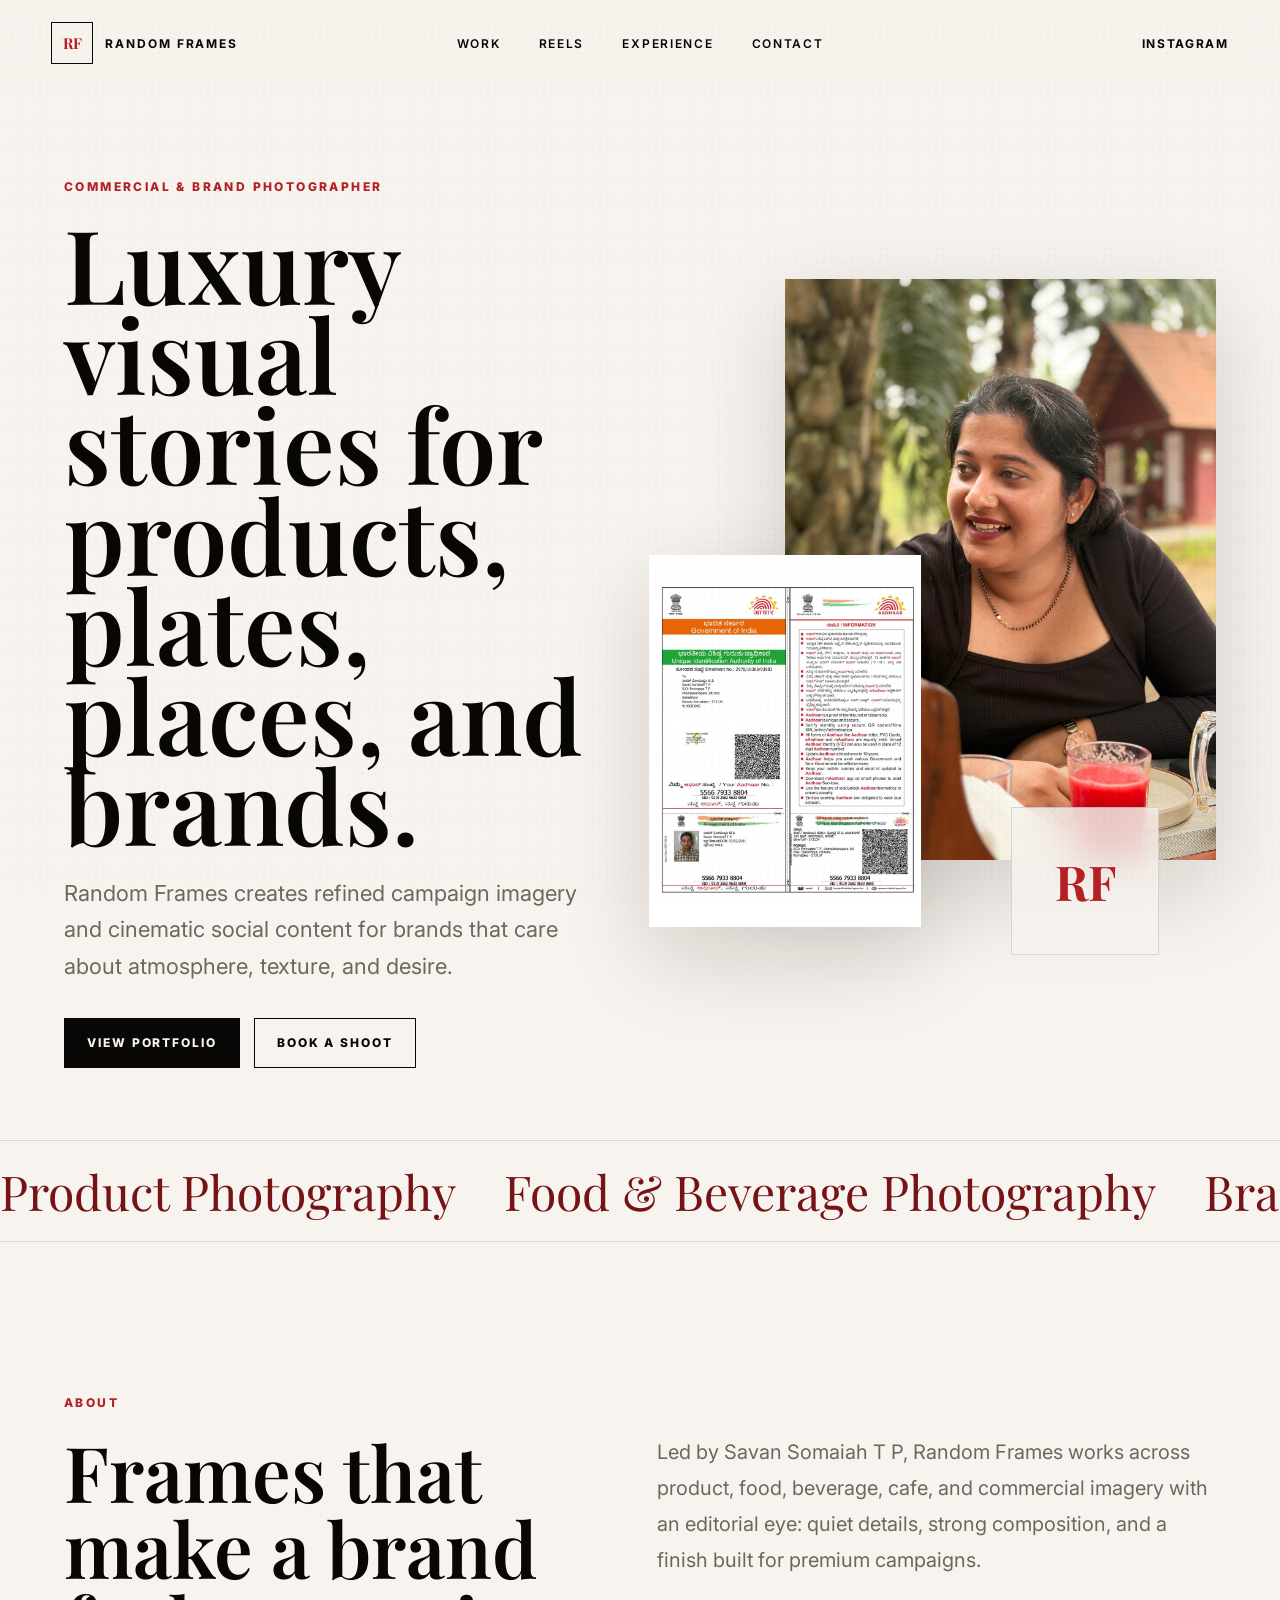
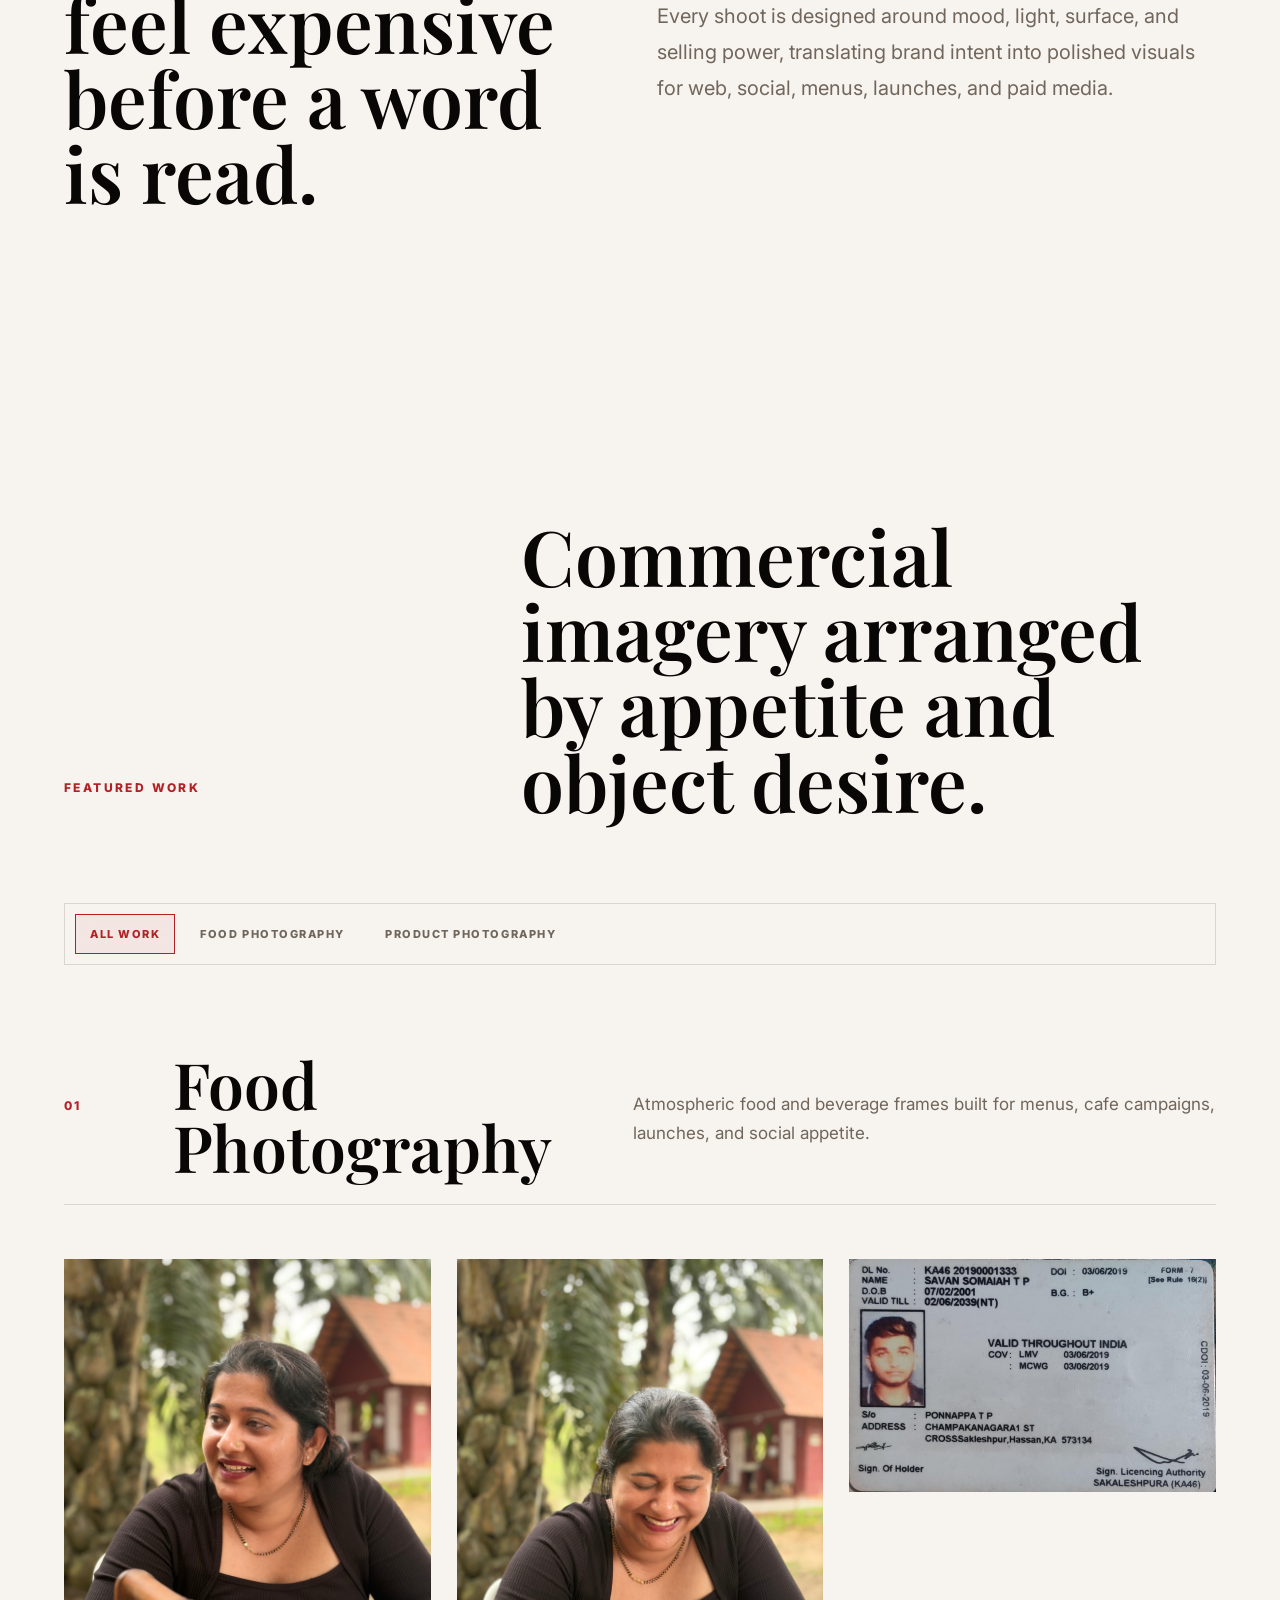
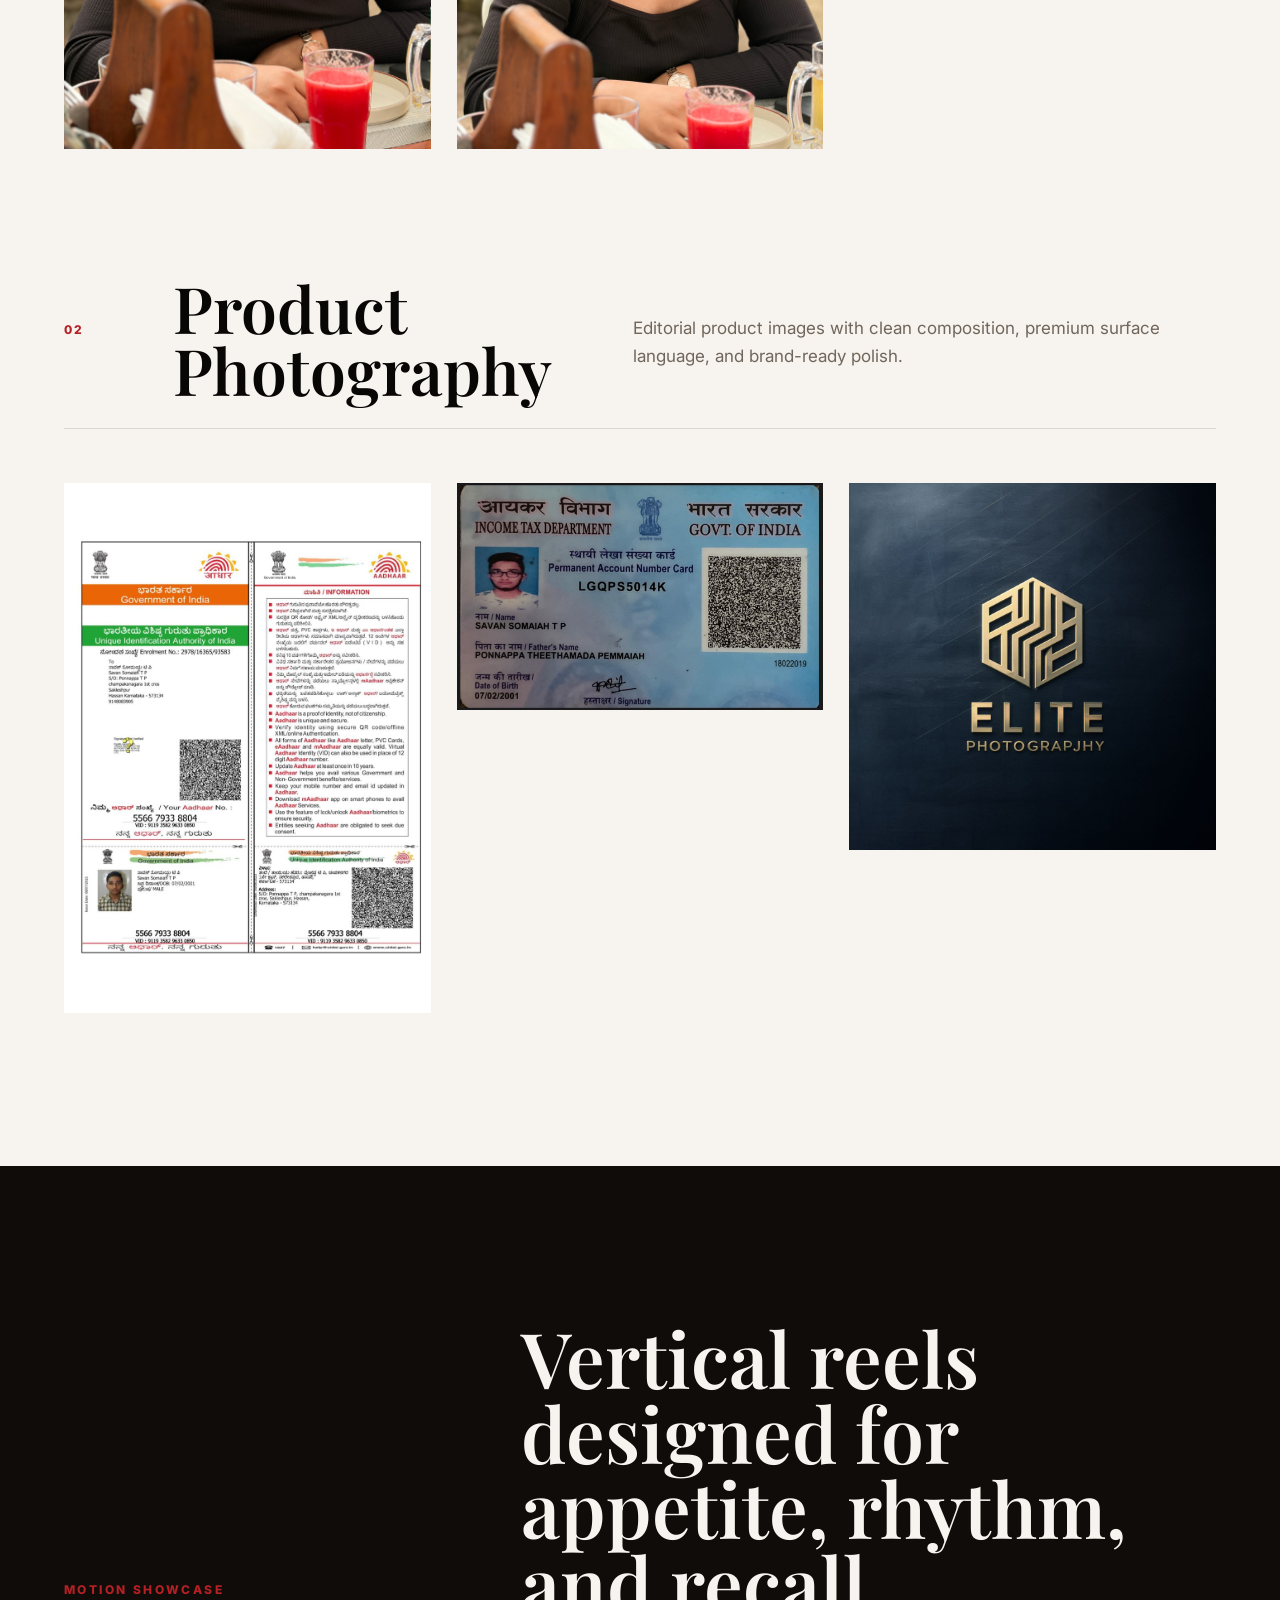
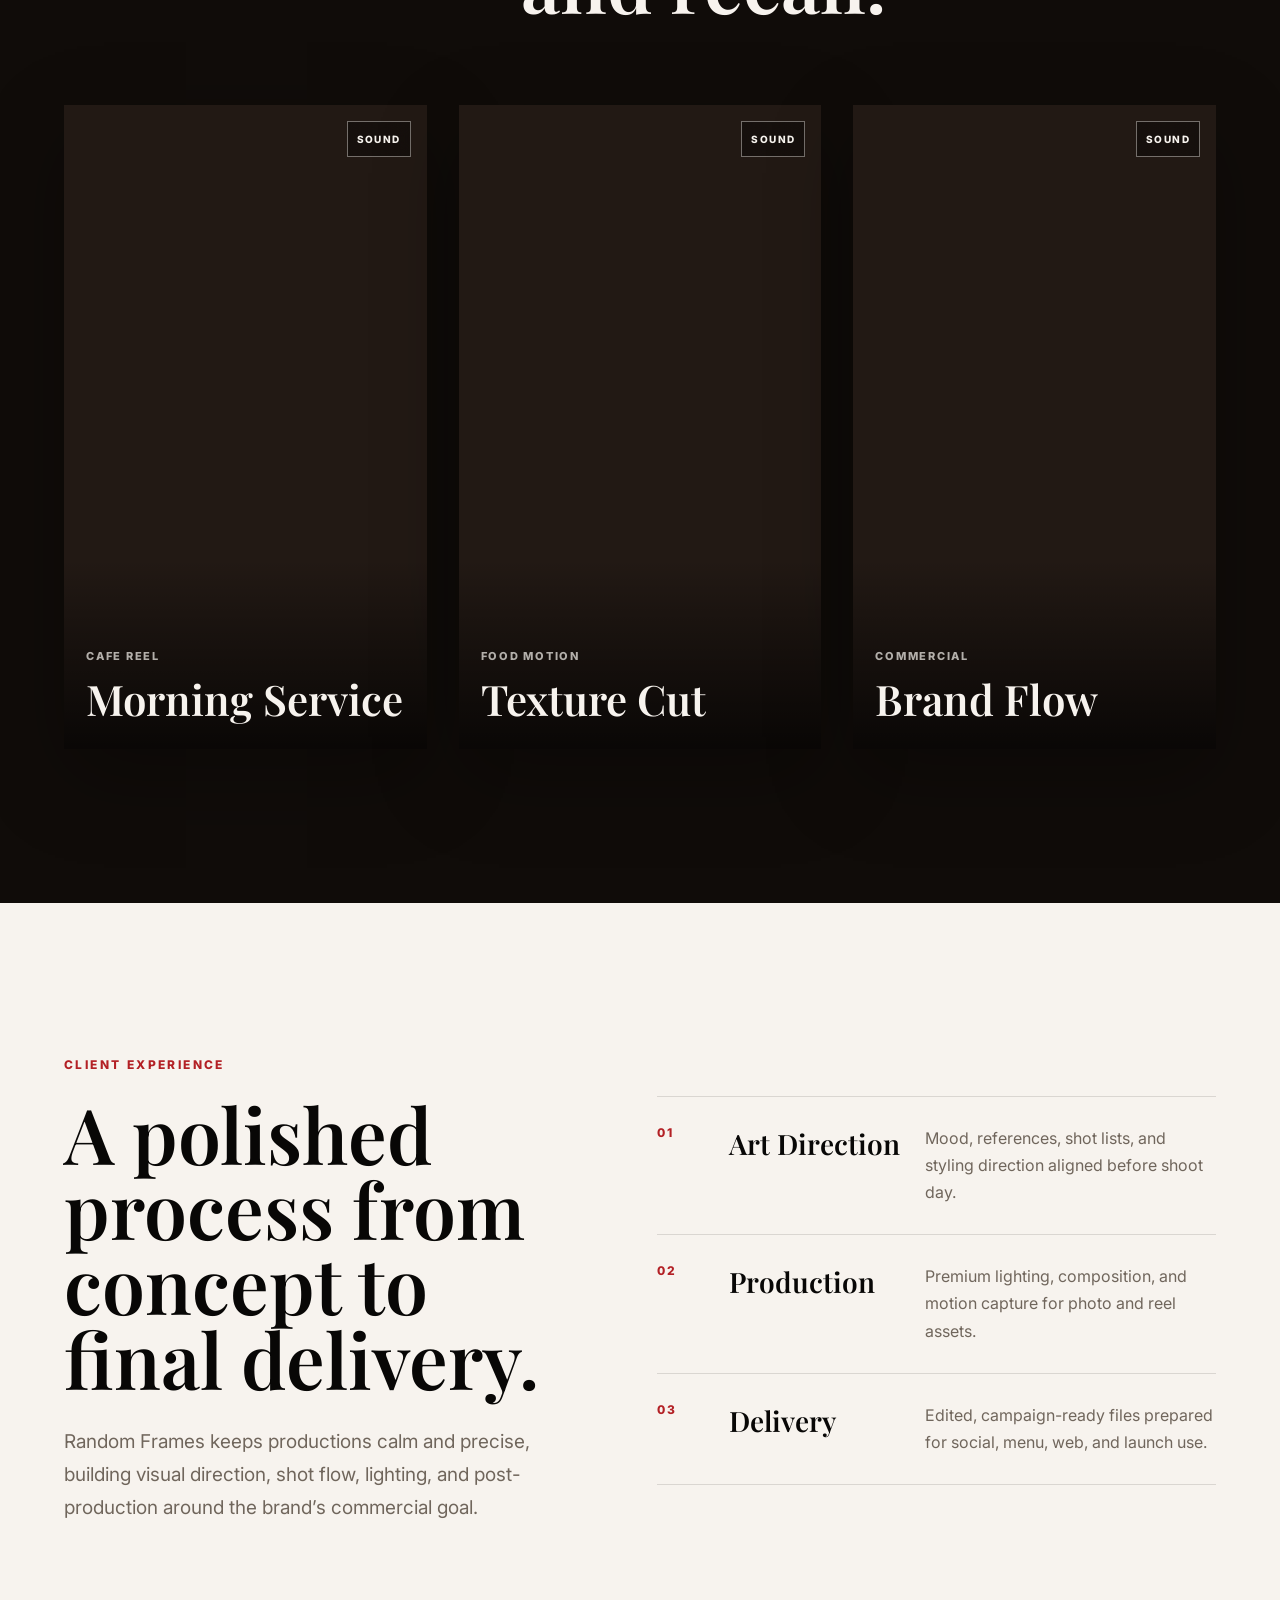
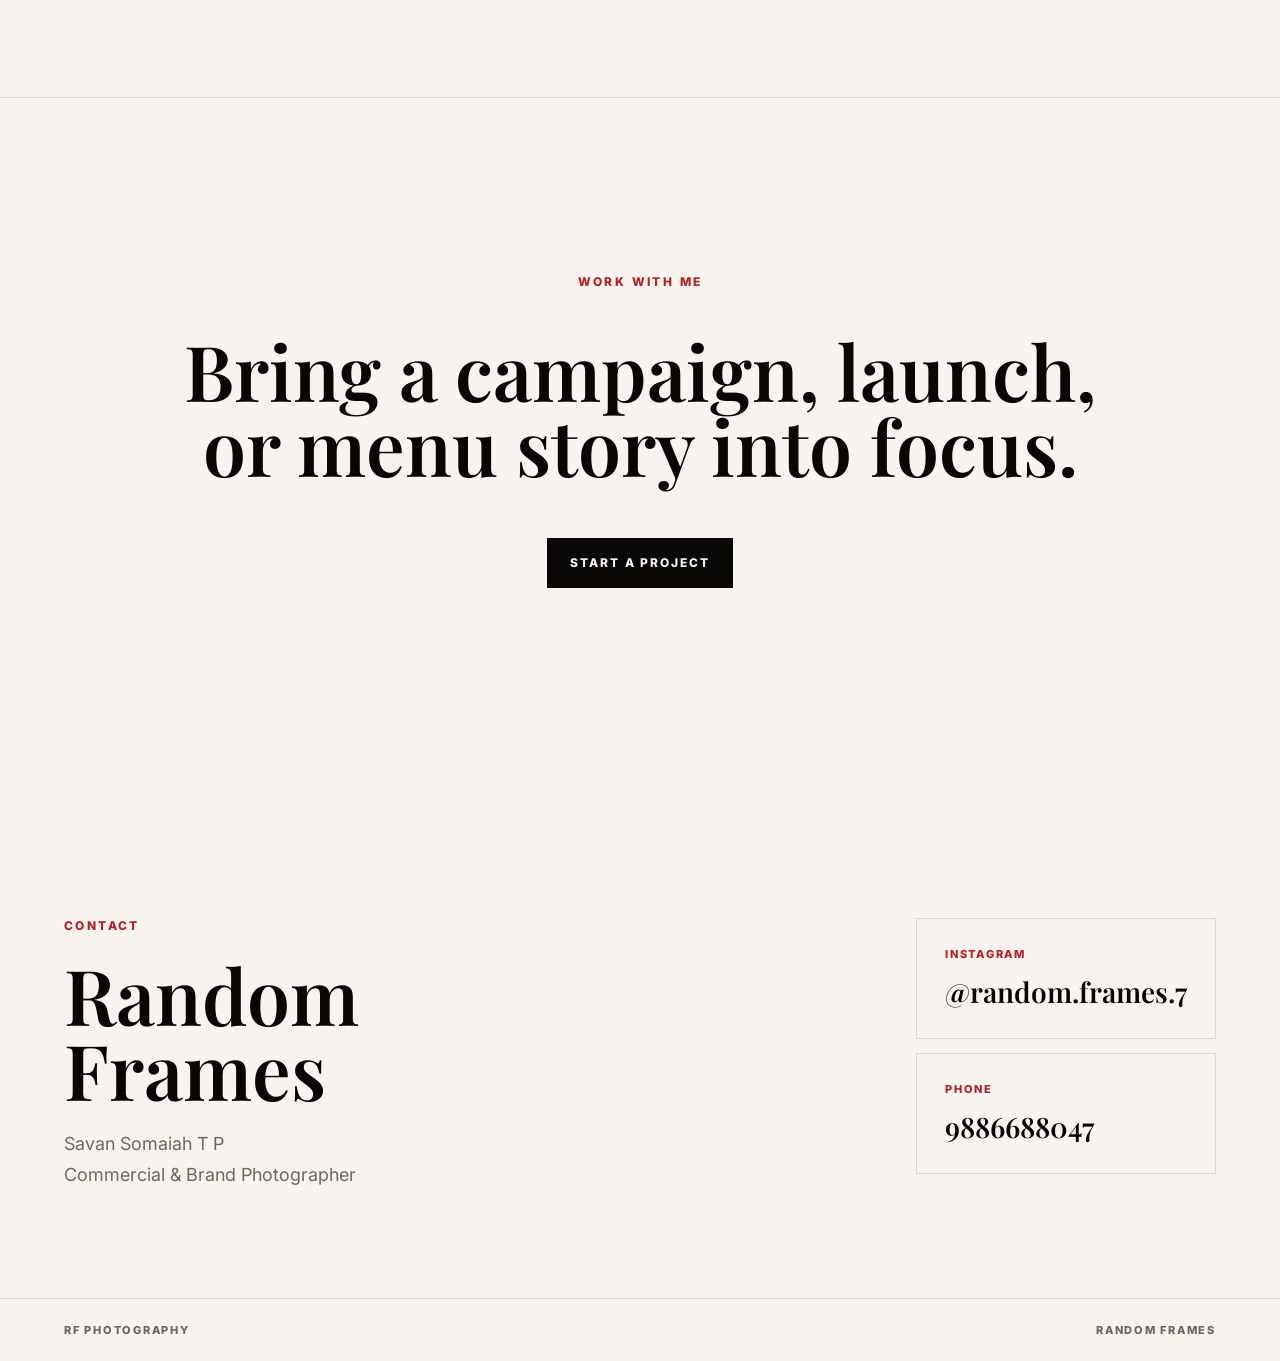
==== commit 884cbb4a: "Add food and product galleries" ====
--- a/index.html
+++ b/index.html
@@ -15,7 +15,7 @@
 
   <header class="site-header" data-reveal>
     <a class="brand-mark" href="#top" aria-label="Random Frames home">
-      <img src="file:///Users/savansomaiahtp/Downloads/RANDOM%20FRAMES%20LOGO.png" alt="RF Photography logo">
+      <span class="brand-icon" aria-hidden="true">RF</span>
       <span>RANDOM FRAMES</span>
     </a>
     <nav class="desktop-nav" aria-label="Primary navigation">
@@ -33,6 +33,8 @@
 
   <nav class="mobile-menu" aria-label="Mobile navigation">
     <a href="#work">Featured Work</a>
+    <a href="#food-photography">Food Photography</a>
+    <a href="#product-photography">Product Photography</a>
     <a href="#reels">Reel Showcase</a>
     <a href="#experience">Client Experience</a>
     <a href="#contact">Contact</a>
@@ -52,13 +54,13 @@
 
       <div class="hero-media" data-reveal>
         <figure class="hero-frame hero-frame-large">
-          <img src="file:///Users/savansomaiahtp/Downloads/IMG_1700.JPG" alt="Premium cafe and commercial photography by Random Frames">
+          <img src="images/food/food-01.jpg" alt="Premium food and beverage photography by Random Frames">
         </figure>
         <figure class="hero-frame hero-frame-small">
-          <img src="file:///Users/savansomaiahtp/Downloads/WhatsApp%20Image%202026-02-03%20at%2018.26.41.jpeg" alt="Editorial product composition by Random Frames">
+          <img src="images/product/product-01.jpg" alt="Editorial product composition by Random Frames">
         </figure>
-        <div class="hero-stamp" aria-label="RF Photography">
-          <img src="file:///Users/savansomaiahtp/Downloads/RANDOM%20FRAMES%20LOGO.png" alt="">
+        <div class="hero-stamp" aria-label="RF Photography logo">
+          <span>RF</span>
         </div>
       </div>
     </section>
@@ -92,33 +94,31 @@
     <section class="section gallery-section" id="work">
       <div class="section-head" data-reveal>
         <p class="eyebrow">Featured Work</p>
-        <h2>Commercial imagery with presence.</h2>
-      </div>
-      <div class="masonry-gallery" aria-label="Featured Random Frames gallery">
-        <button class="gallery-item tall" type="button" data-full="file:///Users/savansomaiahtp/Downloads/IMG_1699.JPG" data-title="Cafe Mood Study">
-          <img src="file:///Users/savansomaiahtp/Downloads/IMG_1699.JPG" alt="Cafe visual story photographed by Random Frames">
-          <span>Cafe Mood Study</span>
-        </button>
-        <button class="gallery-item" type="button" data-full="file:///Users/savansomaiahtp/Downloads/WhatsApp%20Image%202026-02-03%20at%2018.20.49.jpeg" data-title="Product Surface Editorial">
-          <img src="file:///Users/savansomaiahtp/Downloads/WhatsApp%20Image%202026-02-03%20at%2018.20.49.jpeg" alt="Product surface editorial photography">
-          <span>Product Surface Editorial</span>
-        </button>
-        <button class="gallery-item square" type="button" data-full="file:///Users/savansomaiahtp/Downloads/IMG_0155.JPG" data-title="Brand Campaign Visual">
-          <img src="file:///Users/savansomaiahtp/Downloads/IMG_0155.JPG" alt="Brand campaign visual by Random Frames">
-          <span>Brand Campaign Visual</span>
-        </button>
-        <button class="gallery-item wide" type="button" data-full="file:///Users/savansomaiahtp/Downloads/WhatsApp%20Image%202026-02-03%20at%2018.28.30.jpeg" data-title="Food & Beverage Mood">
-          <img src="file:///Users/savansomaiahtp/Downloads/WhatsApp%20Image%202026-02-03%20at%2018.28.30.jpeg" alt="Food and beverage editorial photography">
-          <span>Food & Beverage Mood</span>
-        </button>
-        <button class="gallery-item tall" type="button" data-full="file:///Users/savansomaiahtp/Downloads/WhatsApp%20Image%202026-02-03%20at%2018.26.41.jpeg" data-title="Luxury Product Detail">
-          <img src="file:///Users/savansomaiahtp/Downloads/WhatsApp%20Image%202026-02-03%20at%2018.26.41.jpeg" alt="Luxury product detail photography">
-          <span>Luxury Product Detail</span>
-        </button>
-        <button class="gallery-item" type="button" data-full="file:///Users/savansomaiahtp/Downloads/IMG_1700.JPG" data-title="Commercial Ambience">
-          <img src="file:///Users/savansomaiahtp/Downloads/IMG_1700.JPG" alt="Commercial ambience photography by Random Frames">
-          <span>Commercial Ambience</span>
-        </button>
+        <h2>Commercial imagery arranged by appetite and object desire.</h2>
+      </div>
+
+      <nav class="category-nav" aria-label="Gallery categories" data-reveal>
+        <a href="#work" data-category-link="all">All Work</a>
+        <a href="#food-photography" data-category-link="food">Food Photography</a>
+        <a href="#product-photography" data-category-link="product">Product Photography</a>
+      </nav>
+
+      <div class="gallery-category" id="food-photography" data-gallery-category="food">
+        <div class="gallery-category-head" data-reveal>
+          <span>01</span>
+          <h3>Food Photography</h3>
+          <p>Atmospheric food and beverage frames built for menus, cafe campaigns, launches, and social appetite.</p>
+        </div>
+        <div class="masonry-gallery" data-gallery="food" aria-label="Food Photography gallery"></div>
+      </div>
+
+      <div class="gallery-category" id="product-photography" data-gallery-category="product">
+        <div class="gallery-category-head" data-reveal>
+          <span>02</span>
+          <h3>Product Photography</h3>
+          <p>Editorial product images with clean composition, premium surface language, and brand-ready polish.</p>
+        </div>
+        <div class="masonry-gallery" data-gallery="product" aria-label="Product Photography gallery"></div>
       </div>
     </section>
 
@@ -129,7 +129,7 @@
       </div>
       <div class="reel-grid">
         <article class="reel-card" data-reveal>
-          <video src="file:///Users/savansomaiahtp/IMG_1357.MP4" muted loop playsinline preload="metadata"></video>
+          <video src="videos/reel-01.mp4" muted loop playsinline preload="metadata"></video>
           <button class="sound-toggle" type="button" aria-label="Unmute reel">Sound</button>
           <div class="reel-label">
             <span>Cafe Reel</span>
@@ -137,7 +137,7 @@
           </div>
         </article>
         <article class="reel-card" data-reveal>
-          <video src="file:///Users/savansomaiahtp/IMG_1358.MP4" muted loop playsinline preload="metadata"></video>
+          <video src="videos/reel-02.mp4" muted loop playsinline preload="metadata"></video>
           <button class="sound-toggle" type="button" aria-label="Unmute reel">Sound</button>
           <div class="reel-label">
             <span>Food Motion</span>
@@ -145,7 +145,7 @@
           </div>
         </article>
         <article class="reel-card" data-reveal>
-          <video src="file:///Users/savansomaiahtp/IMG_1359.MP4" muted loop playsinline preload="metadata"></video>
+          <video src="videos/reel-03.mp4" muted loop playsinline preload="metadata"></video>
           <button class="sound-toggle" type="button" aria-label="Unmute reel">Sound</button>
           <div class="reel-label">
             <span>Commercial</span>
--- a/style.css
+++ b/style.css
@@ -94,11 +94,17 @@
   letter-spacing: 0.16em;
 }
 
-.brand-mark img {
+.brand-icon {
+  display: grid;
   width: 42px;
   height: 42px;
-  object-fit: contain;
-  mix-blend-mode: multiply;
+  place-items: center;
+  border: 1px solid var(--ink);
+  color: var(--red);
+  font-family: var(--serif);
+  font-size: 15px;
+  font-weight: 700;
+  letter-spacing: 0;
 }
 
 .desktop-nav {
@@ -349,9 +355,12 @@
   backdrop-filter: blur(18px);
 }
 
-.hero-stamp img {
-  width: 112px;
-  mix-blend-mode: multiply;
+.hero-stamp span {
+  color: var(--red);
+  font-family: var(--serif);
+  font-size: 48px;
+  font-weight: 700;
+  letter-spacing: 0;
 }
 
 .marquee {
@@ -410,6 +419,81 @@
   gap: clamp(24px, 6vw, 90px);
   margin-bottom: clamp(36px, 7vw, 84px);
   align-items: end;
+}
+
+.category-nav {
+  position: sticky;
+  top: 86px;
+  z-index: 20;
+  display: flex;
+  flex-wrap: wrap;
+  gap: 10px;
+  margin: 0 0 clamp(50px, 7vw, 88px);
+  padding: 10px;
+  background: rgba(247, 243, 238, 0.82);
+  border: 1px solid var(--line);
+  backdrop-filter: blur(18px);
+}
+
+.category-nav a {
+  display: inline-flex;
+  min-height: 40px;
+  align-items: center;
+  padding: 0 14px;
+  border: 1px solid transparent;
+  color: var(--muted);
+  font-size: 11px;
+  font-weight: 800;
+  letter-spacing: 0.14em;
+  text-transform: uppercase;
+  transition: color 260ms ease, border-color 260ms ease, background 260ms ease;
+}
+
+.category-nav a:hover,
+.category-nav a.active {
+  border-color: var(--red);
+  background: rgba(179, 32, 37, 0.06);
+  color: var(--red);
+}
+
+.gallery-category {
+  scroll-margin-top: 150px;
+}
+
+.gallery-category + .gallery-category {
+  margin-top: clamp(70px, 10vw, 140px);
+}
+
+.gallery-category-head {
+  display: grid;
+  grid-template-columns: 58px minmax(0, 0.7fr) minmax(280px, 1fr);
+  gap: clamp(18px, 4vw, 54px);
+  align-items: baseline;
+  margin-bottom: clamp(28px, 5vw, 54px);
+  padding-bottom: 26px;
+  border-bottom: 1px solid var(--line);
+}
+
+.gallery-category-head span {
+  color: var(--red);
+  font-size: 12px;
+  font-weight: 800;
+  letter-spacing: 0.16em;
+}
+
+.gallery-category-head h3 {
+  margin-bottom: 0;
+  font-family: var(--serif);
+  font-size: clamp(34px, 5vw, 68px);
+  font-weight: 600;
+  line-height: 0.98;
+}
+
+.gallery-category-head p {
+  margin-bottom: 0;
+  color: var(--muted);
+  font-size: 17px;
+  line-height: 1.7;
 }
 
 .masonry-gallery {
@@ -809,13 +893,27 @@
     right: 4%;
   }
 
-  .hero-stamp img {
-    width: 78px;
+  .hero-stamp span {
+    font-size: 36px;
   }
 
   .section {
     padding-top: 86px;
     padding-bottom: 86px;
+  }
+
+  .category-nav {
+    position: static;
+  }
+
+  .category-nav a {
+    flex: 1 1 100%;
+    justify-content: center;
+  }
+
+  .gallery-category-head {
+    grid-template-columns: 1fr;
+    gap: 12px;
   }
 
   .masonry-gallery {
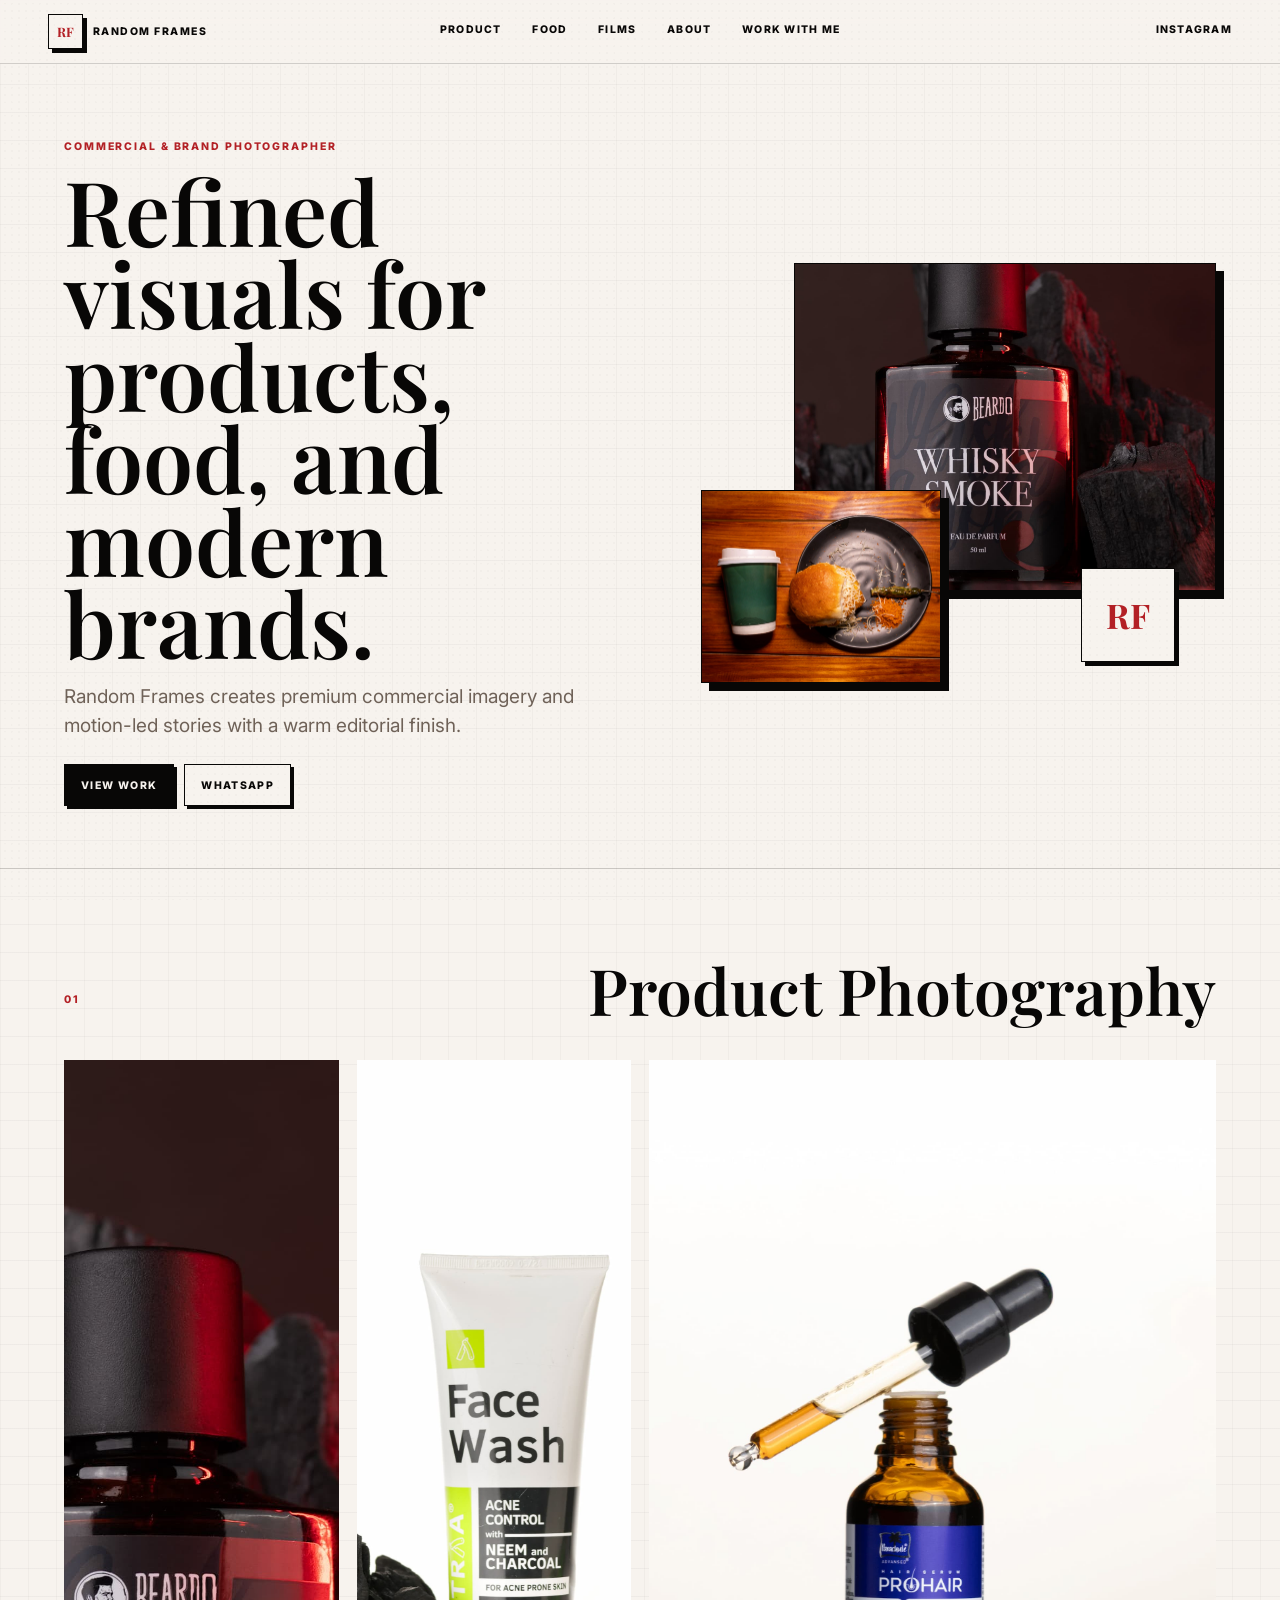
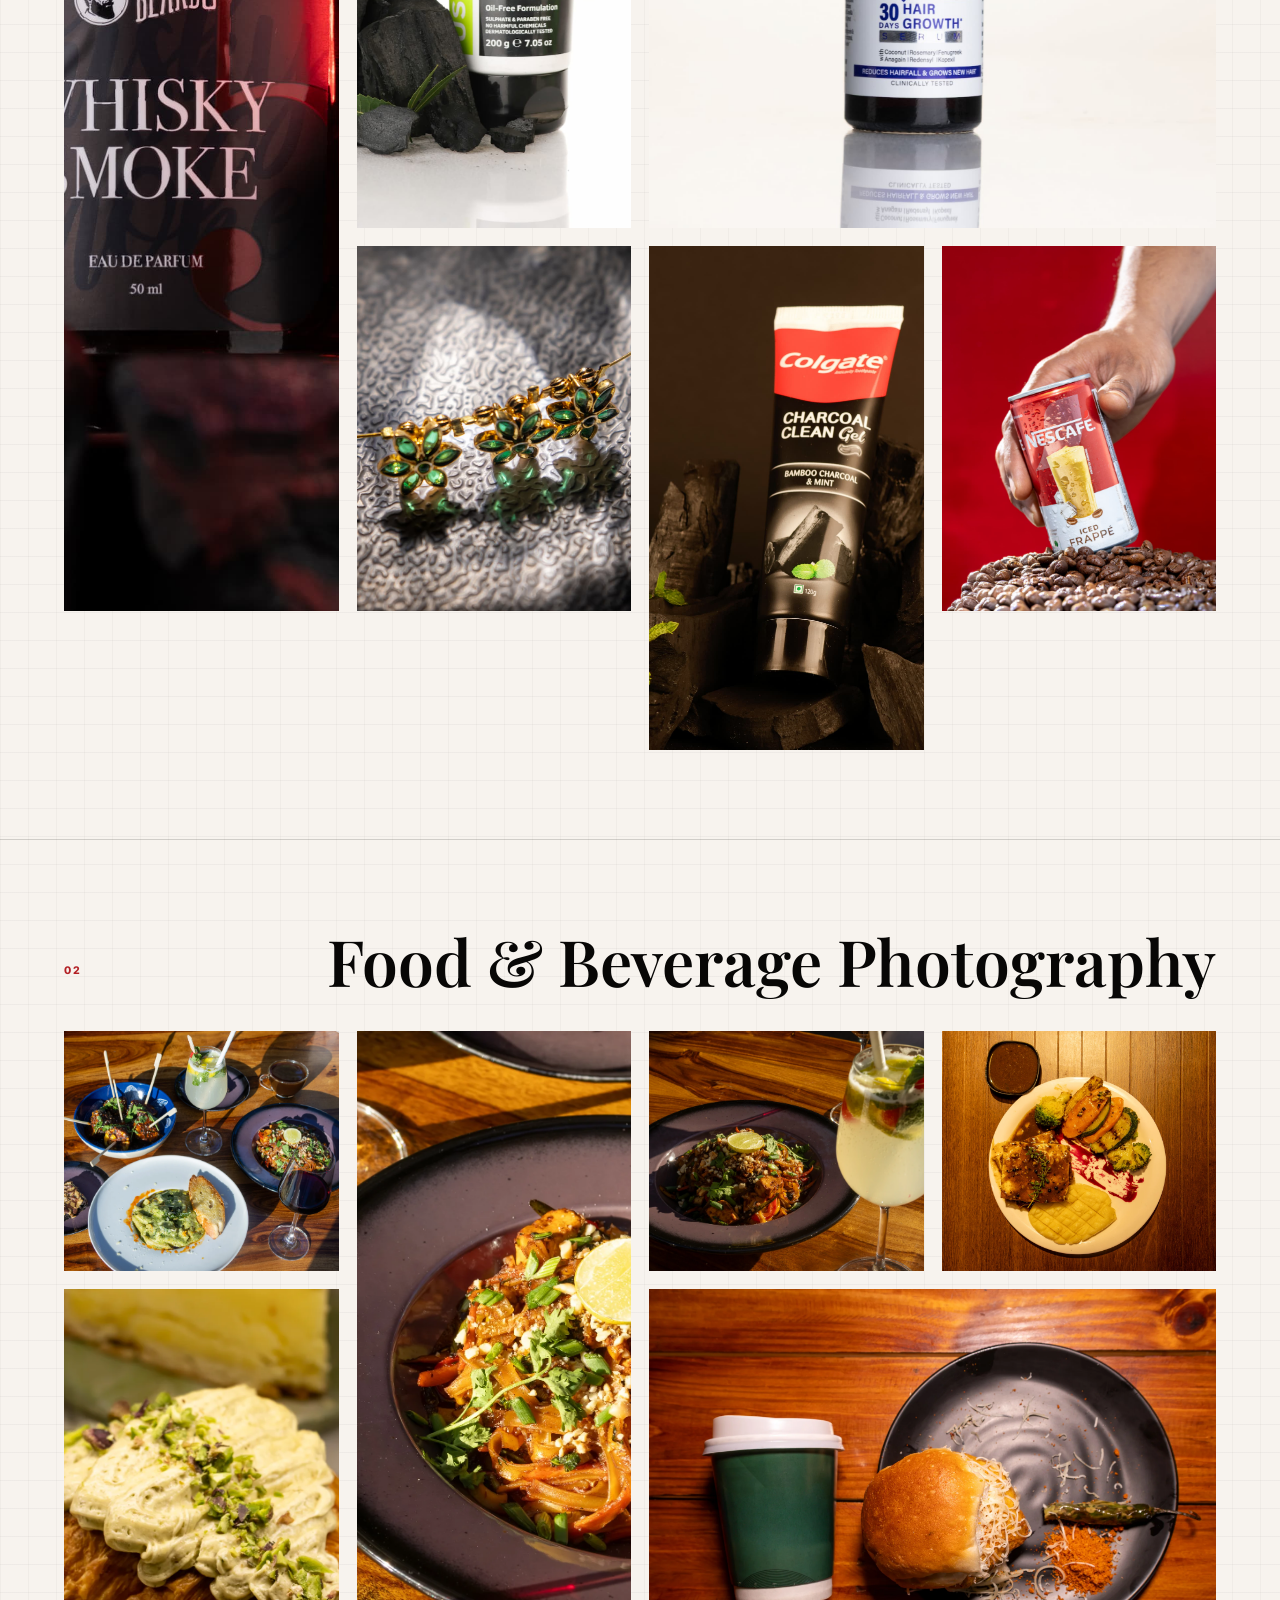
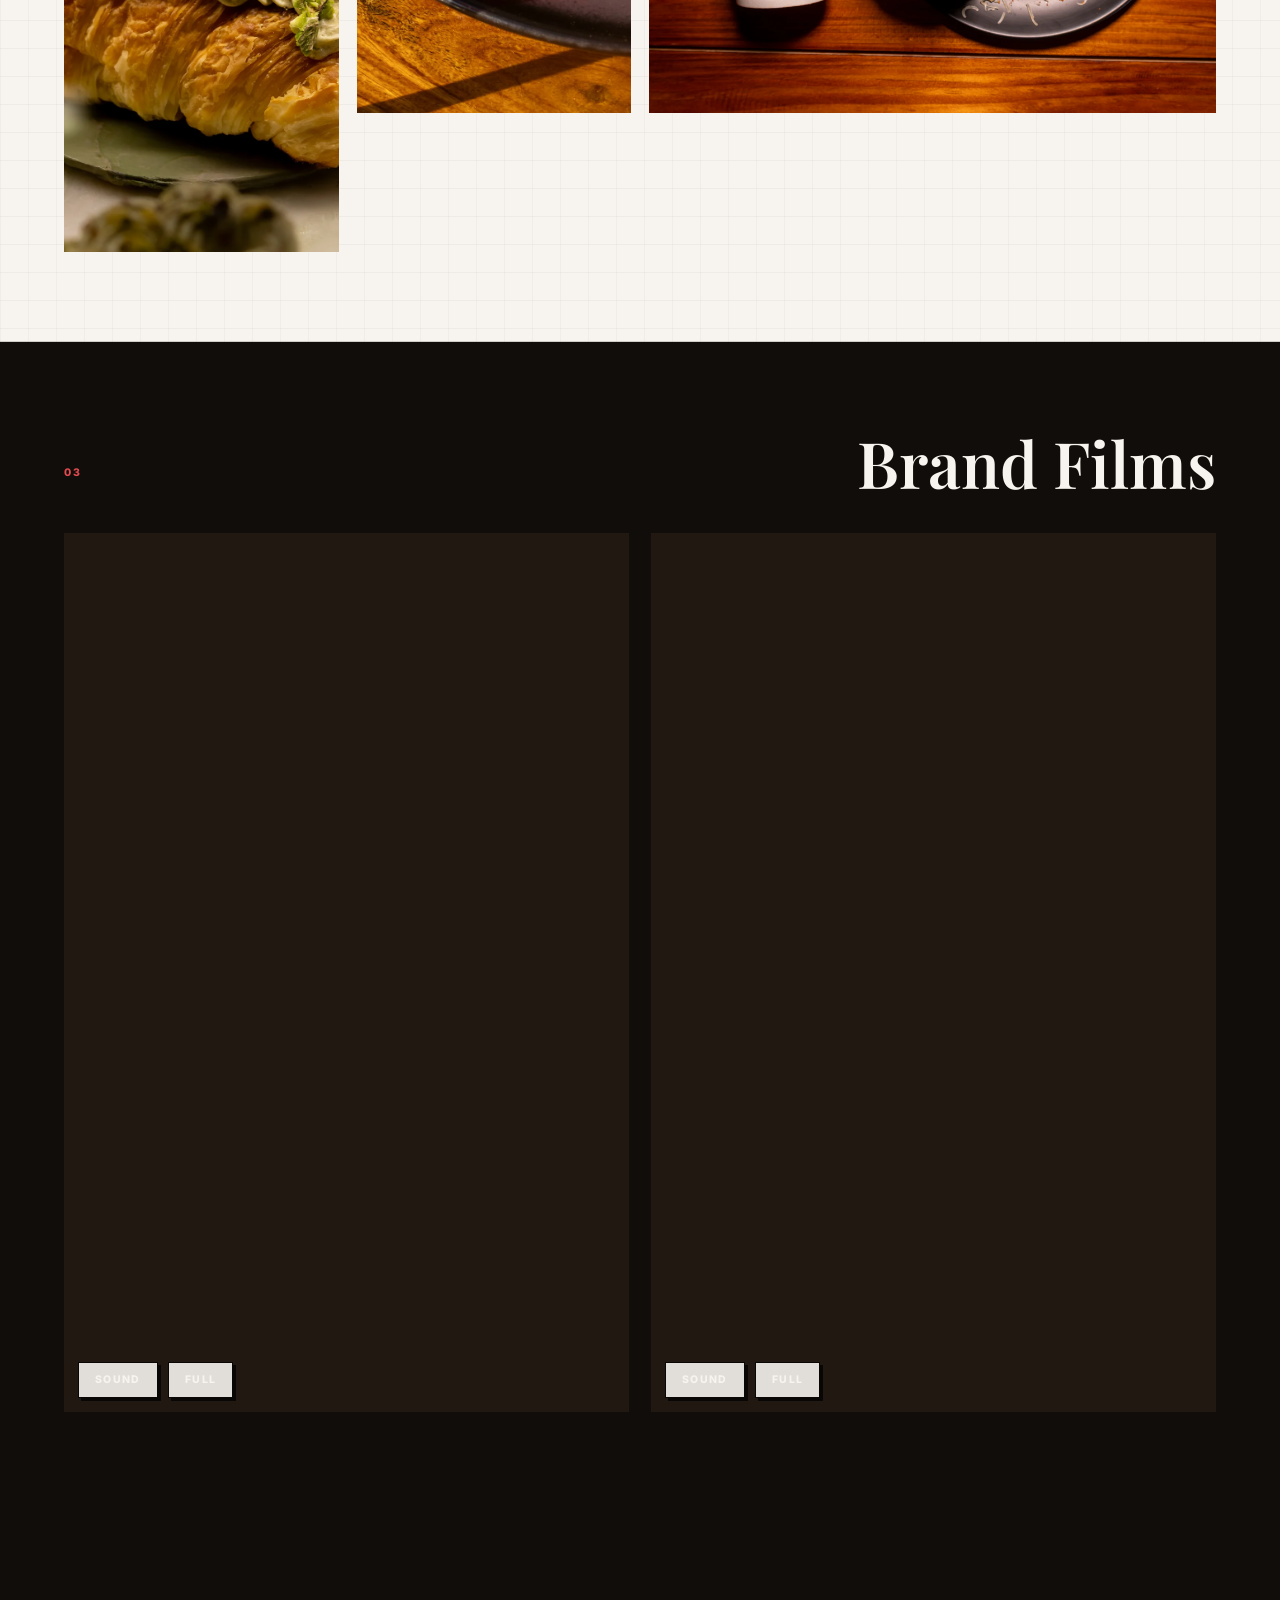
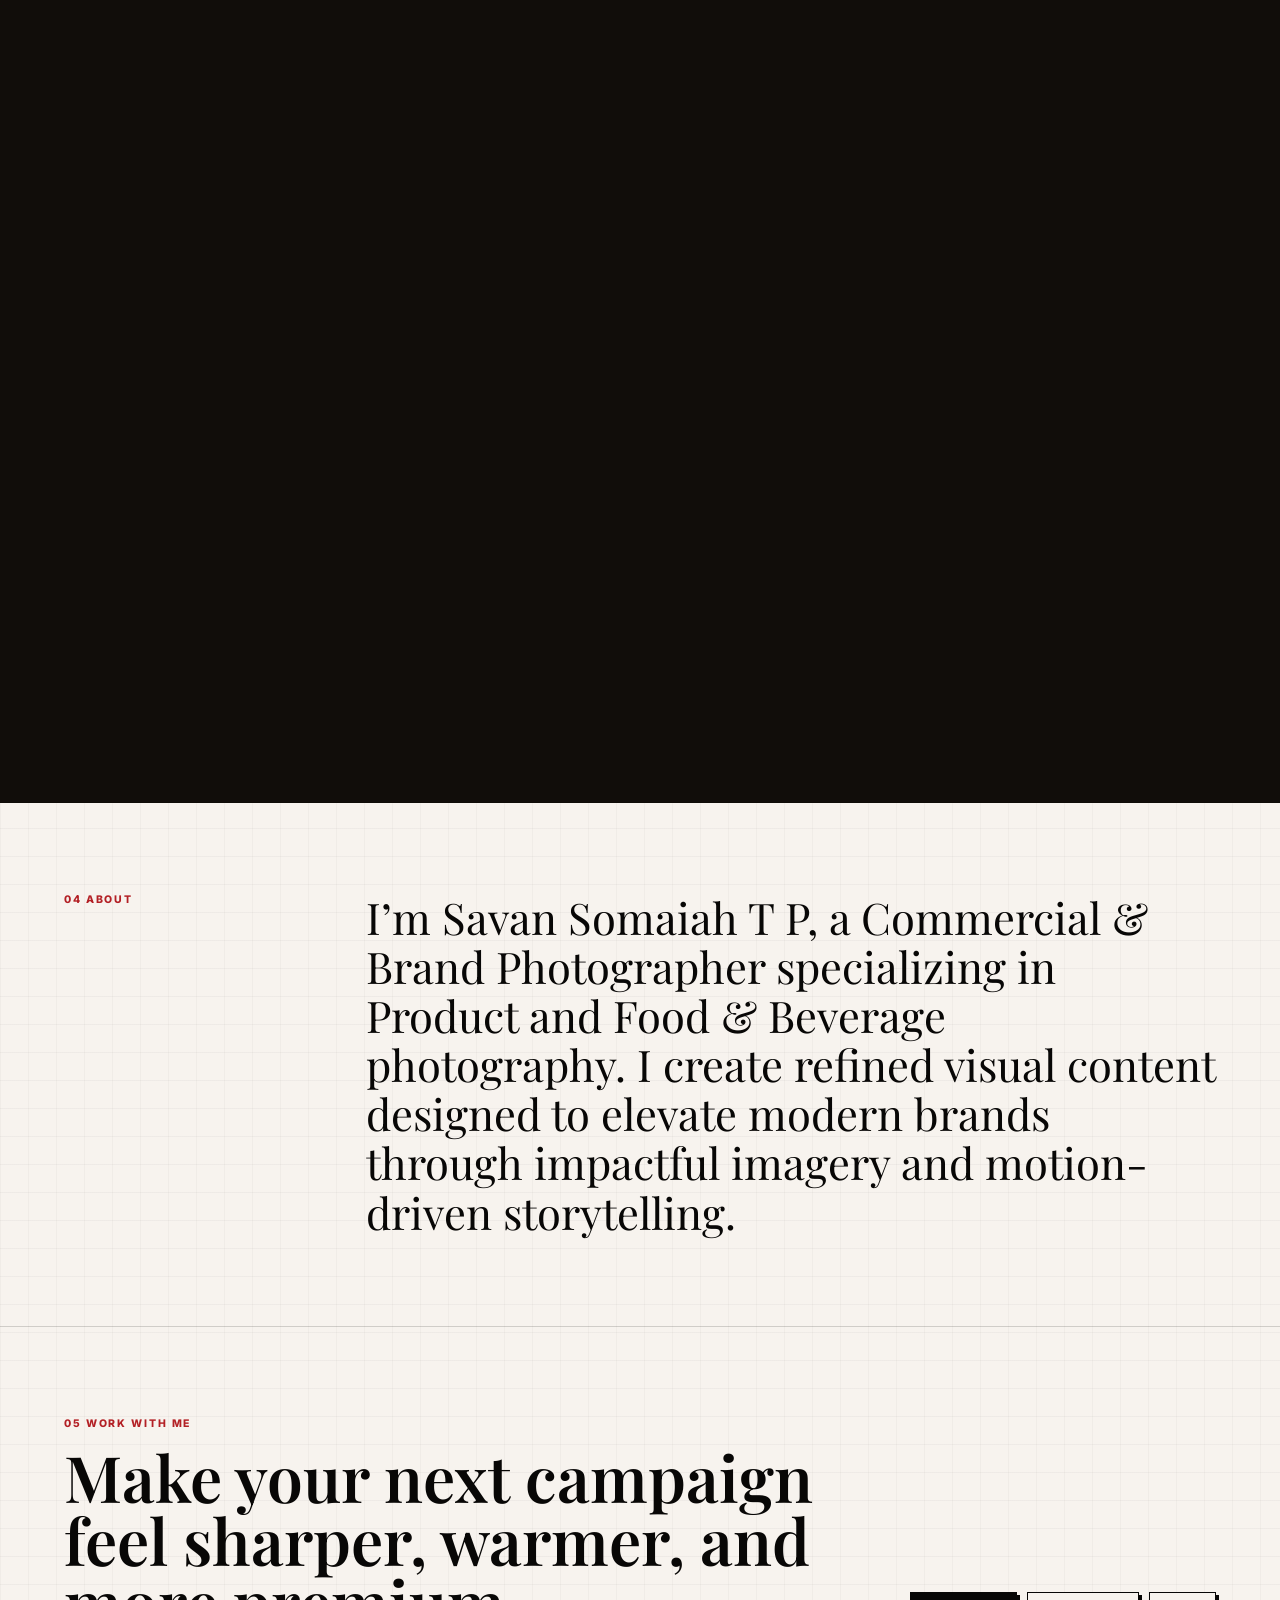
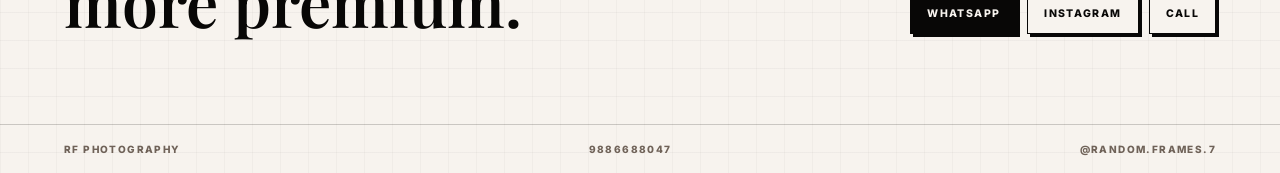
==== commit fea7548b: "Update portfolio design and media" ====
--- a/index.html
+++ b/index.html
@@ -4,10 +4,10 @@
   <meta charset="UTF-8">
   <meta name="viewport" content="width=device-width, initial-scale=1.0">
   <title>Random Frames | Commercial & Brand Photographer</title>
-  <meta name="description" content="Random Frames is the commercial and brand photography portfolio of Savan Somaiah T P. Premium product, food, brand visuals, commercial content, and cafe reels.">
+  <meta name="description" content="Random Frames is the commercial and brand photography portfolio of Savan Somaiah T P, specializing in premium product, food and beverage imagery, and brand films.">
   <link rel="preconnect" href="https://fonts.googleapis.com">
   <link rel="preconnect" href="https://fonts.gstatic.com" crossorigin>
-  <link href="https://fonts.googleapis.com/css2?family=Inter:wght@400;500;600;700&family=Playfair+Display:wght@500;600;700&display=swap" rel="stylesheet">
+  <link href="https://fonts.googleapis.com/css2?family=Inter:wght@400;500;600;700;800&family=Playfair+Display:wght@500;600;700&display=swap" rel="stylesheet">
   <link rel="stylesheet" href="style.css">
 </head>
 <body>
@@ -19,10 +19,11 @@
       <span>RANDOM FRAMES</span>
     </a>
     <nav class="desktop-nav" aria-label="Primary navigation">
-      <a href="#work">Work</a>
-      <a href="#reels">Reels</a>
-      <a href="#experience">Experience</a>
-      <a href="#contact">Contact</a>
+      <a href="#product">Product</a>
+      <a href="#food">Food</a>
+      <a href="#films">Films</a>
+      <a href="#about">About</a>
+      <a href="#work-with-me">Work With Me</a>
     </nav>
     <a class="nav-cta" href="https://www.instagram.com/random.frames.7" target="_blank" rel="noreferrer">Instagram</a>
     <button class="menu-toggle" type="button" aria-label="Open menu" aria-expanded="false">
@@ -32,194 +33,126 @@
   </header>
 
   <nav class="mobile-menu" aria-label="Mobile navigation">
-    <a href="#work">Featured Work</a>
-    <a href="#food-photography">Food Photography</a>
-    <a href="#product-photography">Product Photography</a>
-    <a href="#reels">Reel Showcase</a>
-    <a href="#experience">Client Experience</a>
-    <a href="#contact">Contact</a>
+    <a href="#product">Product Photography</a>
+    <a href="#food">Food & Beverage</a>
+    <a href="#films">Brand Films</a>
+    <a href="#about">About</a>
+    <a href="#work-with-me">Work With Me</a>
   </nav>
 
   <main id="top">
-    <section class="hero">
+    <section class="hero section-panel">
       <div class="hero-copy" data-reveal>
         <p class="eyebrow">Commercial & Brand Photographer</p>
-        <h1>Luxury visual stories for products, plates, places, and brands.</h1>
-        <p class="hero-text">Random Frames creates refined campaign imagery and cinematic social content for brands that care about atmosphere, texture, and desire.</p>
+        <h1>Refined visuals for products, food, and modern brands.</h1>
+        <p class="hero-text">Random Frames creates premium commercial imagery and motion-led stories with a warm editorial finish.</p>
         <div class="hero-actions">
-          <a class="button primary" href="#work">View Portfolio</a>
-          <a class="button ghost" href="#contact">Book a Shoot</a>
+          <a class="button primary" href="#product">View Work</a>
+          <a class="button ghost" href="https://wa.me/919886688047" target="_blank" rel="noreferrer">WhatsApp</a>
         </div>
       </div>
 
       <div class="hero-media" data-reveal>
-        <figure class="hero-frame hero-frame-large">
-          <img src="images/food/food-01.jpg" alt="Premium food and beverage photography by Random Frames">
-        </figure>
-        <figure class="hero-frame hero-frame-small">
-          <img src="images/product/product-01.jpg" alt="Editorial product composition by Random Frames">
-        </figure>
-        <div class="hero-stamp" aria-label="RF Photography logo">
-          <span>RF</span>
-        </div>
+        <img class="hero-image-main" src="images/product/Perfume-1.jpg" alt="">
+        <img class="hero-image-accent" src="images/food/IMG_9039_result.webp" alt="">
+        <div class="hero-badge" aria-label="RF Photography logo">RF</div>
       </div>
     </section>
 
-    <section class="marquee" aria-label="Services">
-      <div class="marquee-track">
-        <span>Product Photography</span>
-        <span>Food & Beverage Photography</span>
-        <span>Brand Visuals</span>
-        <span>Commercial Content</span>
-        <span>Cafe Reels</span>
-        <span>Product Photography</span>
-        <span>Food & Beverage Photography</span>
-        <span>Brand Visuals</span>
-        <span>Commercial Content</span>
-        <span>Cafe Reels</span>
+    <section class="portfolio-section" id="product">
+      <div class="section-title" data-reveal>
+        <p class="eyebrow">01</p>
+        <h2>Product Photography</h2>
+      </div>
+      <div class="image-grid product-grid" aria-label="Product Photography">
+        <button class="gallery-item tall" type="button" data-full="images/product/Perfume-1.jpg"><img src="images/product/Perfume-1.jpg" alt="" loading="lazy"></button>
+        <button class="gallery-item" type="button" data-full="images/product/Facewash-1.jpg"><img src="images/product/Facewash-1.jpg" alt="" loading="lazy"></button>
+        <button class="gallery-item wide" type="button" data-full="images/product/Hair-Serum-1.jpg"><img src="images/product/Hair-Serum-1.jpg" alt="" loading="lazy"></button>
+        <button class="gallery-item" type="button" data-full="images/product/Jewellery-1.jpg"><img src="images/product/Jewellery-1.jpg" alt="" loading="lazy"></button>
+        <button class="gallery-item tall" type="button" data-full="images/product/Toothpaste-1.jpg"><img src="images/product/Toothpaste-1.jpg" alt="" loading="lazy"></button>
+        <button class="gallery-item" type="button" data-full="images/product/Coffee-1.jpg"><img src="images/product/Coffee-1.jpg" alt="" loading="lazy"></button>
       </div>
     </section>
 
-    <section class="section about" id="about">
-      <div class="section-kicker" data-reveal>About</div>
-      <div class="about-grid">
-        <h2 data-reveal>Frames that make a brand feel expensive before a word is read.</h2>
-        <div class="about-copy" data-reveal>
-          <p>Led by Savan Somaiah T P, Random Frames works across product, food, beverage, cafe, and commercial imagery with an editorial eye: quiet details, strong composition, and a finish built for premium campaigns.</p>
-          <p>Every shoot is designed around mood, light, surface, and selling power, translating brand intent into polished visuals for web, social, menus, launches, and paid media.</p>
-        </div>
+    <section class="portfolio-section" id="food">
+      <div class="section-title" data-reveal>
+        <p class="eyebrow">02</p>
+        <h2>Food & Beverage Photography</h2>
+      </div>
+      <div class="image-grid food-grid" aria-label="Food and Beverage Photography">
+        <button class="gallery-item" type="button" data-full="images/food/IMG_0022_result.webp"><img src="images/food/IMG_0022_result.webp" alt="" loading="lazy"></button>
+        <button class="gallery-item tall" type="button" data-full="images/food/IMG_0026_result.webp"><img src="images/food/IMG_0026_result.webp" alt="" loading="lazy"></button>
+        <button class="gallery-item" type="button" data-full="images/food/IMG_0035_result.webp"><img src="images/food/IMG_0035_result.webp" alt="" loading="lazy"></button>
+        <button class="gallery-item wide" type="button" data-full="images/food/IMG_9039_result.webp"><img src="images/food/IMG_9039_result.webp" alt="" loading="lazy"></button>
+        <button class="gallery-item" type="button" data-full="images/food/IMG_9754_result.webp"><img src="images/food/IMG_9754_result.webp" alt="" loading="lazy"></button>
+        <button class="gallery-item tall" type="button" data-full="images/food/IMG_9792_result.webp"><img src="images/food/IMG_9792_result.webp" alt="" loading="lazy"></button>
       </div>
     </section>
 
-    <section class="section gallery-section" id="work">
-      <div class="section-head" data-reveal>
-        <p class="eyebrow">Featured Work</p>
-        <h2>Commercial imagery arranged by appetite and object desire.</h2>
+    <section class="portfolio-section films" id="films">
+      <div class="section-title" data-reveal>
+        <p class="eyebrow">03</p>
+        <h2>Brand Films</h2>
       </div>
-
-      <nav class="category-nav" aria-label="Gallery categories" data-reveal>
-        <a href="#work" data-category-link="all">All Work</a>
-        <a href="#food-photography" data-category-link="food">Food Photography</a>
-        <a href="#product-photography" data-category-link="product">Product Photography</a>
-      </nav>
-
-      <div class="gallery-category" id="food-photography" data-gallery-category="food">
-        <div class="gallery-category-head" data-reveal>
-          <span>01</span>
-          <h3>Food Photography</h3>
-          <p>Atmospheric food and beverage frames built for menus, cafe campaigns, launches, and social appetite.</p>
-        </div>
-        <div class="masonry-gallery" data-gallery="food" aria-label="Food Photography gallery"></div>
-      </div>
-
-      <div class="gallery-category" id="product-photography" data-gallery-category="product">
-        <div class="gallery-category-head" data-reveal>
-          <span>02</span>
-          <h3>Product Photography</h3>
-          <p>Editorial product images with clean composition, premium surface language, and brand-ready polish.</p>
-        </div>
-        <div class="masonry-gallery" data-gallery="product" aria-label="Product Photography gallery"></div>
-      </div>
-    </section>
-
-    <section class="section reels" id="reels">
-      <div class="section-head" data-reveal>
-        <p class="eyebrow">Motion Showcase</p>
-        <h2>Vertical reels designed for appetite, rhythm, and recall.</h2>
-      </div>
-      <div class="reel-grid">
-        <article class="reel-card" data-reveal>
-          <video src="videos/reel-01.mp4" muted loop playsinline preload="metadata"></video>
-          <button class="sound-toggle" type="button" aria-label="Unmute reel">Sound</button>
-          <div class="reel-label">
-            <span>Cafe Reel</span>
-            <strong>Morning Service</strong>
+      <div class="film-grid" aria-label="Brand Films">
+        <article class="film-item" data-reveal>
+          <video src="videos/toyboy reel.mp4" autoplay muted loop playsinline preload="metadata"></video>
+          <div class="film-controls">
+            <button class="sound-toggle" type="button" aria-label="Unmute film">Sound</button>
+            <button class="fullscreen-toggle" type="button" aria-label="View film fullscreen">Full</button>
           </div>
         </article>
-        <article class="reel-card" data-reveal>
-          <video src="videos/reel-02.mp4" muted loop playsinline preload="metadata"></video>
-          <button class="sound-toggle" type="button" aria-label="Unmute reel">Sound</button>
-          <div class="reel-label">
-            <span>Food Motion</span>
-            <strong>Texture Cut</strong>
+        <article class="film-item" data-reveal>
+          <video src="videos/TOYBOY REEL 2.mp4" autoplay muted loop playsinline preload="metadata"></video>
+          <div class="film-controls">
+            <button class="sound-toggle" type="button" aria-label="Unmute film">Sound</button>
+            <button class="fullscreen-toggle" type="button" aria-label="View film fullscreen">Full</button>
           </div>
         </article>
-        <article class="reel-card" data-reveal>
-          <video src="videos/reel-03.mp4" muted loop playsinline preload="metadata"></video>
-          <button class="sound-toggle" type="button" aria-label="Unmute reel">Sound</button>
-          <div class="reel-label">
-            <span>Commercial</span>
-            <strong>Brand Flow</strong>
+        <article class="film-item" data-reveal>
+          <video src="videos/brand-film-03.mp4" autoplay muted loop playsinline preload="metadata"></video>
+          <div class="film-controls">
+            <button class="sound-toggle" type="button" aria-label="Unmute film">Sound</button>
+            <button class="fullscreen-toggle" type="button" aria-label="View film fullscreen">Full</button>
+          </div>
+        </article>
+        <article class="film-item" data-reveal>
+          <video src="videos/brand-film-04.mp4" autoplay muted loop playsinline preload="metadata"></video>
+          <div class="film-controls">
+            <button class="sound-toggle" type="button" aria-label="Unmute film">Sound</button>
+            <button class="fullscreen-toggle" type="button" aria-label="View film fullscreen">Full</button>
           </div>
         </article>
       </div>
     </section>
 
-    <section class="section experience" id="experience">
-      <div class="section-kicker" data-reveal>Client Experience</div>
-      <div class="experience-grid">
-        <div class="experience-copy" data-reveal>
-          <h2>A polished process from concept to final delivery.</h2>
-          <p>Random Frames keeps productions calm and precise, building visual direction, shot flow, lighting, and post-production around the brand’s commercial goal.</p>
-        </div>
-        <div class="experience-list" data-reveal>
-          <div>
-            <span>01</span>
-            <h3>Art Direction</h3>
-            <p>Mood, references, shot lists, and styling direction aligned before shoot day.</p>
-          </div>
-          <div>
-            <span>02</span>
-            <h3>Production</h3>
-            <p>Premium lighting, composition, and motion capture for photo and reel assets.</p>
-          </div>
-          <div>
-            <span>03</span>
-            <h3>Delivery</h3>
-            <p>Edited, campaign-ready files prepared for social, menu, web, and launch use.</p>
-          </div>
-        </div>
-      </div>
+    <section class="about-strip" id="about" data-reveal>
+      <p class="eyebrow">04 About</p>
+      <p>I’m Savan Somaiah T P, a Commercial & Brand Photographer specializing in Product and Food & Beverage photography. I create refined visual content designed to elevate modern brands through impactful imagery and motion-driven storytelling.</p>
     </section>
 
-    <section class="cta" data-reveal>
-      <p class="eyebrow">Work With Me</p>
-      <h2>Bring a campaign, launch, or menu story into focus.</h2>
-      <a class="button primary" href="#contact">Start a Project</a>
-    </section>
-
-    <section class="section contact" id="contact">
-      <div class="contact-inner">
-        <div data-reveal>
-          <p class="eyebrow">Contact</p>
-          <h2>Random Frames</h2>
-          <p class="contact-subtitle">Savan Somaiah T P<br>Commercial & Brand Photographer</p>
-        </div>
-        <div class="contact-links" data-reveal>
-          <a href="https://www.instagram.com/random.frames.7" target="_blank" rel="noreferrer">
-            <span>Instagram</span>
-            <strong>@random.frames.7</strong>
-          </a>
-          <a href="tel:+919886688047">
-            <span>Phone</span>
-            <strong>9886688047</strong>
-          </a>
-        </div>
+    <section class="work-with-me" id="work-with-me" data-reveal>
+      <div>
+        <p class="eyebrow">05 Work With Me</p>
+        <h2>Make your next campaign feel sharper, warmer, and more premium.</h2>
+      </div>
+      <div class="contact-actions">
+        <a class="button primary" href="https://wa.me/919886688047" target="_blank" rel="noreferrer">WhatsApp</a>
+        <a class="button ghost" href="https://www.instagram.com/random.frames.7" target="_blank" rel="noreferrer">Instagram</a>
+        <a class="button ghost" href="tel:+919886688047">Call</a>
       </div>
     </section>
   </main>
 
   <footer class="site-footer">
     <span>RF Photography</span>
-    <span>RANDOM FRAMES</span>
+    <span>9886688047</span>
+    <span>@random.frames.7</span>
   </footer>
 
   <div class="lightbox" aria-hidden="true">
     <button class="lightbox-close" type="button" aria-label="Close gallery image"></button>
-    <figure>
-      <img src="" alt="">
-      <figcaption></figcaption>
-    </figure>
+    <img src="" alt="">
   </div>
 
   <script src="script.js"></script>
--- a/style.css
+++ b/style.css
@@ -1,12 +1,12 @@
 :root {
   --paper: #f7f3ee;
+  --paper-deep: #eee4d7;
   --ink: #080706;
-  --muted: #70665c;
-  --line: rgba(8, 7, 6, 0.12);
+  --muted: #6f6258;
+  --line: rgba(8, 7, 6, 0.16);
   --red: #b32025;
-  --red-dark: #761316;
-  --soft: #eee5db;
-  --shadow: 0 30px 90px rgba(22, 14, 8, 0.16);
+  --soft-red: rgba(179, 32, 37, 0.08);
+  --shadow: 0 18px 54px rgba(24, 14, 7, 0.14);
   --serif: "Playfair Display", Georgia, serif;
   --sans: "Inter", Arial, sans-serif;
 }
@@ -21,7 +21,11 @@
 
 body {
   margin: 0;
-  background: var(--paper);
+  background:
+    linear-gradient(rgba(8, 7, 6, 0.035) 1px, transparent 1px),
+    linear-gradient(90deg, rgba(8, 7, 6, 0.028) 1px, transparent 1px),
+    var(--paper);
+  background-size: 28px 28px;
   color: var(--ink);
   font-family: var(--sans);
   overflow-x: hidden;
@@ -53,144 +57,127 @@
   inset: 0;
   z-index: 999;
   pointer-events: none;
-  opacity: 0.14;
-  background-image:
-    radial-gradient(circle at 20% 30%, rgba(255, 255, 255, 0.55) 0 1px, transparent 1px),
-    radial-gradient(circle at 70% 60%, rgba(0, 0, 0, 0.15) 0 1px, transparent 1px);
+  opacity: 0.12;
+  background-image: radial-gradient(circle at 20% 30%, rgba(255,255,255,0.8) 0 1px, transparent 1px), radial-gradient(circle at 70% 60%, rgba(0,0,0,0.16) 0 1px, transparent 1px);
   background-size: 4px 4px, 7px 7px;
   mix-blend-mode: multiply;
 }
 
 .site-header {
   position: fixed;
-  top: 0;
-  left: 0;
-  right: 0;
+  inset: 0 0 auto;
   z-index: 50;
   display: grid;
   grid-template-columns: 1fr auto 1fr;
   align-items: center;
-  gap: 28px;
-  padding: 22px clamp(18px, 4vw, 56px);
-  backdrop-filter: blur(18px);
-  background: rgba(247, 243, 238, 0.78);
-  border-bottom: 1px solid transparent;
-  transition: border-color 300ms ease, padding 300ms ease;
-}
-
-.site-header.scrolled {
-  border-color: var(--line);
-  padding-top: 14px;
-  padding-bottom: 14px;
+  gap: 22px;
+  padding: 14px clamp(16px, 4vw, 48px);
+  background: rgba(247, 243, 238, 0.88);
+  border-bottom: 1px solid var(--line);
+  backdrop-filter: blur(16px);
 }
 
 .brand-mark {
   display: inline-flex;
   align-items: center;
-  gap: 12px;
+  gap: 10px;
   width: max-content;
-  font-size: 12px;
-  font-weight: 700;
-  letter-spacing: 0.16em;
-}
-
-.brand-icon {
-  display: grid;
-  width: 42px;
-  height: 42px;
+  font-size: 10.5px;
+  font-weight: 800;
+  letter-spacing: 0.14em;
+}
+
+.brand-icon,
+.hero-badge {
+  display: grid;
   place-items: center;
   border: 1px solid var(--ink);
+  background: var(--paper);
   color: var(--red);
   font-family: var(--serif);
-  font-size: 15px;
   font-weight: 700;
   letter-spacing: 0;
+  box-shadow: 4px 4px 0 var(--ink);
+}
+
+.brand-icon {
+  width: 35px;
+  height: 35px;
+  font-size: 13px;
 }
 
 .desktop-nav {
   display: flex;
   align-items: center;
-  gap: clamp(18px, 3vw, 42px);
-  font-size: 12px;
-  font-weight: 600;
-  letter-spacing: 0.14em;
+  gap: clamp(14px, 2.4vw, 32px);
+  font-size: 10.5px;
+  font-weight: 800;
+  letter-spacing: 0.12em;
   text-transform: uppercase;
 }
 
 .desktop-nav a,
 .nav-cta {
-  position: relative;
-}
-
-.desktop-nav a::after,
-.nav-cta::after {
-  position: absolute;
-  left: 0;
-  bottom: -7px;
-  width: 100%;
-  height: 1px;
-  content: "";
-  background: var(--red);
-  transform: scaleX(0);
-  transform-origin: right;
-  transition: transform 320ms ease;
-}
-
-.desktop-nav a:hover::after,
-.nav-cta:hover::after {
-  transform: scaleX(1);
-  transform-origin: left;
+  padding-bottom: 4px;
+  border-bottom: 1px solid transparent;
+  transition: color 220ms ease, border-color 220ms ease;
+}
+
+.desktop-nav a:hover,
+.nav-cta:hover {
+  color: var(--red);
+  border-color: var(--red);
 }
 
 .nav-cta {
   justify-self: end;
-  font-size: 12px;
-  font-weight: 700;
-  letter-spacing: 0.14em;
+  font-size: 10.5px;
+  font-weight: 800;
+  letter-spacing: 0.12em;
   text-transform: uppercase;
 }
 
 .menu-toggle {
   display: none;
   justify-self: end;
-  width: 42px;
-  height: 42px;
+  width: 38px;
+  height: 38px;
   padding: 0;
-  border: 1px solid var(--line);
-  background: transparent;
+  border: 1px solid var(--ink);
+  background: var(--paper);
+  box-shadow: 3px 3px 0 var(--ink);
   cursor: pointer;
 }
 
 .menu-toggle span {
   display: block;
-  width: 18px;
+  width: 17px;
   height: 1px;
-  margin: 6px auto;
+  margin: 5px auto;
   background: var(--ink);
-  transition: transform 260ms ease;
+  transition: transform 240ms ease;
 }
 
 .mobile-menu {
   position: fixed;
-  inset: 72px 14px auto 14px;
+  inset: 66px 14px auto;
   z-index: 49;
   display: grid;
-  gap: 2px;
-  padding: 16px;
-  background: rgba(247, 243, 238, 0.96);
-  border: 1px solid var(--line);
-  box-shadow: var(--shadow);
-  transform: translateY(-18px);
+  padding: 8px;
+  background: var(--paper);
+  border: 1px solid var(--ink);
+  box-shadow: 5px 5px 0 var(--ink);
   opacity: 0;
   pointer-events: none;
-  transition: transform 280ms ease, opacity 280ms ease;
+  transform: translateY(-12px);
+  transition: opacity 240ms ease, transform 240ms ease;
 }
 
 .mobile-menu a {
-  padding: 18px 10px;
+  padding: 14px 10px;
   border-bottom: 1px solid var(--line);
-  font-size: 13px;
-  font-weight: 700;
+  font-size: 11px;
+  font-weight: 800;
   letter-spacing: 0.12em;
   text-transform: uppercase;
 }
@@ -206,39 +193,42 @@
 }
 
 .menu-open .menu-toggle span:first-child {
-  transform: translateY(3.5px) rotate(45deg);
+  transform: translateY(3px) rotate(45deg);
 }
 
 .menu-open .menu-toggle span:last-child {
-  transform: translateY(-3.5px) rotate(-45deg);
+  transform: translateY(-3px) rotate(-45deg);
+}
+
+main {
+  padding-top: 64px;
 }
 
 .hero {
-  display: grid;
-  grid-template-columns: minmax(0, 0.92fr) minmax(420px, 1fr);
-  min-height: 100vh;
-  gap: clamp(28px, 5vw, 80px);
+  min-height: 75vh;
+  display: grid;
+  grid-template-columns: minmax(0, 0.9fr) minmax(360px, 0.8fr);
   align-items: center;
-  padding: clamp(120px, 14vw, 180px) clamp(18px, 5vw, 72px) 72px;
+  gap: clamp(24px, 4.5vw, 58px);
+  padding: clamp(42px, 6vw, 76px) clamp(16px, 5vw, 64px) clamp(34px, 5vw, 62px);
+  border-bottom: 1px solid var(--line);
 }
 
 .hero-copy {
   max-width: 760px;
 }
 
-.eyebrow,
-.section-kicker {
-  margin: 0 0 24px;
+.eyebrow {
+  margin: 0 0 16px;
   color: var(--red);
-  font-size: 12px;
+  font-size: 10.5px;
   font-weight: 800;
-  letter-spacing: 0.2em;
+  letter-spacing: 0.18em;
   text-transform: uppercase;
 }
 
 h1,
 h2,
-h3,
 p {
   margin-top: 0;
 }
@@ -251,43 +241,52 @@
 }
 
 h1 {
-  max-width: 860px;
-  margin-bottom: 26px;
-  font-size: clamp(54px, 8vw, 118px);
-  line-height: 0.88;
+  max-width: 820px;
+  margin-bottom: 18px;
+  font-size: clamp(42px, 7vw, 94px);
+  line-height: 0.92;
 }
 
 .hero-text {
-  max-width: 580px;
-  margin-bottom: 34px;
+  max-width: 520px;
+  margin-bottom: 24px;
   color: var(--muted);
-  font-size: clamp(17px, 2vw, 22px);
-  line-height: 1.65;
+  font-size: clamp(15px, 1.7vw, 19px);
+  line-height: 1.55;
 }
 
 .hero-actions,
-.contact-links {
+.contact-actions,
+.film-controls {
   display: flex;
   flex-wrap: wrap;
-  gap: 14px;
-}
-
-.button {
+  gap: 10px;
+}
+
+.button,
+.sound-toggle,
+.fullscreen-toggle {
   display: inline-flex;
-  min-height: 50px;
+  min-height: 42px;
   align-items: center;
   justify-content: center;
-  padding: 0 22px;
+  padding: 0 16px;
   border: 1px solid var(--ink);
-  font-size: 12px;
+  background: var(--paper);
+  box-shadow: 3px 3px 0 var(--ink);
+  cursor: pointer;
+  font-size: 10.5px;
   font-weight: 800;
-  letter-spacing: 0.16em;
+  letter-spacing: 0.13em;
   text-transform: uppercase;
-  transition: transform 260ms ease, background 260ms ease, color 260ms ease, border-color 260ms ease;
-}
-
-.button:hover {
-  transform: translateY(-3px);
+  transition: transform 200ms ease, box-shadow 200ms ease, background 200ms ease, color 200ms ease;
+}
+
+.button:hover,
+.sound-toggle:hover,
+.fullscreen-toggle:hover {
+  transform: translate(2px, 2px);
+  box-shadow: 1px 1px 0 var(--ink);
 }
 
 .button.primary {
@@ -295,246 +294,105 @@
   color: var(--paper);
 }
 
-.button.primary:hover {
-  border-color: var(--red);
-  background: var(--red);
-}
-
-.button.ghost {
-  background: transparent;
+.button.ghost:hover,
+.sound-toggle:hover,
+.fullscreen-toggle:hover {
+  background: var(--soft-red);
+  color: var(--red);
 }
 
 .hero-media {
   position: relative;
-  min-height: 690px;
-}
-
-.hero-frame {
+  min-height: 420px;
+}
+
+.hero-image-main,
+.hero-image-accent {
   position: absolute;
-  margin: 0;
+  width: 100%;
+  object-fit: cover;
+  border: 1px solid var(--ink);
+  box-shadow: 8px 8px 0 var(--ink);
+}
+
+.hero-image-main {
+  top: 0;
+  right: 0;
+  width: min(82%, 430px);
+  height: 78%;
+}
+
+.hero-image-accent {
+  left: 0;
+  bottom: 0;
+  width: min(48%, 240px);
+  height: 46%;
+}
+
+.hero-badge {
+  position: absolute;
+  right: 8%;
+  bottom: 5%;
+  width: 94px;
+  height: 94px;
+  font-size: 34px;
+}
+
+.portfolio-section,
+.films,
+.about-strip,
+.work-with-me {
+  padding: clamp(52px, 7vw, 94px) clamp(16px, 5vw, 64px);
+  border-bottom: 1px solid var(--line);
+}
+
+.section-title {
+  display: flex;
+  align-items: end;
+  justify-content: space-between;
+  gap: 22px;
+  margin-bottom: clamp(22px, 3.5vw, 38px);
+}
+
+.section-title h2,
+.work-with-me h2 {
+  margin-bottom: 0;
+  font-size: clamp(31px, 5vw, 65px);
+  line-height: 0.98;
+}
+
+.image-grid {
+  display: grid;
+  grid-template-columns: repeat(4, minmax(0, 1fr));
+  grid-auto-flow: dense;
+  gap: clamp(10px, 1.5vw, 18px);
+}
+
+.gallery-item {
+  position: relative;
+  display: block;
+  min-height: 240px;
+  padding: 0;
   overflow: hidden;
-  background: var(--soft);
-  box-shadow: var(--shadow);
-}
-
-.hero-frame img {
+  border: 0;
+  background: var(--paper-deep);
+  cursor: zoom-in;
+}
+
+.gallery-item.tall {
+  grid-row: span 2;
+  min-height: 500px;
+}
+
+.gallery-item.wide {
+  grid-column: span 2;
+}
+
+.gallery-item img {
   width: 100%;
   height: 100%;
   object-fit: cover;
-  transition: transform 900ms cubic-bezier(0.2, 0.8, 0.2, 1);
-}
-
-.hero-frame:hover img {
-  transform: scale(1.045);
-}
-
-.hero-frame-large {
-  top: 0;
-  right: 0;
-  width: min(76%, 540px);
-  aspect-ratio: 4 / 5.4;
-}
-
-.hero-frame-small {
-  left: 0;
-  bottom: 42px;
-  width: min(48%, 340px);
-  aspect-ratio: 3 / 4.1;
-}
-
-.hero-stamp {
-  position: absolute;
-  right: 10%;
-  bottom: 2%;
-  display: grid;
-  width: 148px;
-  height: 148px;
-  place-items: center;
-  background: rgba(247, 243, 238, 0.82);
-  border: 1px solid var(--line);
-  backdrop-filter: blur(18px);
-}
-
-.hero-stamp span {
-  color: var(--red);
-  font-family: var(--serif);
-  font-size: 48px;
-  font-weight: 700;
-  letter-spacing: 0;
-}
-
-.marquee {
-  overflow: hidden;
-  border-top: 1px solid var(--line);
-  border-bottom: 1px solid var(--line);
-}
-
-.marquee-track {
-  display: flex;
-  width: max-content;
-  gap: 48px;
-  padding: 18px 0;
-  animation: marquee 34s linear infinite;
-}
-
-.marquee span {
-  color: var(--red-dark);
-  font-family: var(--serif);
-  font-size: clamp(22px, 4vw, 48px);
-  white-space: nowrap;
-}
-
-.section {
-  padding: clamp(86px, 12vw, 160px) clamp(18px, 5vw, 72px);
-}
-
-.about-grid,
-.experience-grid,
-.contact-inner {
-  display: grid;
-  grid-template-columns: minmax(0, 0.9fr) minmax(320px, 1fr);
-  gap: clamp(30px, 7vw, 110px);
-  align-items: start;
-}
-
-.about h2,
-.section-head h2,
-.experience h2,
-.cta h2,
-.contact h2 {
-  margin-bottom: 0;
-  font-size: clamp(38px, 6vw, 82px);
-  line-height: 0.98;
-}
-
-.about-copy {
-  color: var(--muted);
-  font-size: clamp(17px, 1.8vw, 20px);
-  line-height: 1.8;
-}
-
-.section-head {
-  display: grid;
-  grid-template-columns: minmax(0, 380px) minmax(0, 760px);
-  gap: clamp(24px, 6vw, 90px);
-  margin-bottom: clamp(36px, 7vw, 84px);
-  align-items: end;
-}
-
-.category-nav {
-  position: sticky;
-  top: 86px;
-  z-index: 20;
-  display: flex;
-  flex-wrap: wrap;
-  gap: 10px;
-  margin: 0 0 clamp(50px, 7vw, 88px);
-  padding: 10px;
-  background: rgba(247, 243, 238, 0.82);
-  border: 1px solid var(--line);
-  backdrop-filter: blur(18px);
-}
-
-.category-nav a {
-  display: inline-flex;
-  min-height: 40px;
-  align-items: center;
-  padding: 0 14px;
-  border: 1px solid transparent;
-  color: var(--muted);
-  font-size: 11px;
-  font-weight: 800;
-  letter-spacing: 0.14em;
-  text-transform: uppercase;
-  transition: color 260ms ease, border-color 260ms ease, background 260ms ease;
-}
-
-.category-nav a:hover,
-.category-nav a.active {
-  border-color: var(--red);
-  background: rgba(179, 32, 37, 0.06);
-  color: var(--red);
-}
-
-.gallery-category {
-  scroll-margin-top: 150px;
-}
-
-.gallery-category + .gallery-category {
-  margin-top: clamp(70px, 10vw, 140px);
-}
-
-.gallery-category-head {
-  display: grid;
-  grid-template-columns: 58px minmax(0, 0.7fr) minmax(280px, 1fr);
-  gap: clamp(18px, 4vw, 54px);
-  align-items: baseline;
-  margin-bottom: clamp(28px, 5vw, 54px);
-  padding-bottom: 26px;
-  border-bottom: 1px solid var(--line);
-}
-
-.gallery-category-head span {
-  color: var(--red);
-  font-size: 12px;
-  font-weight: 800;
-  letter-spacing: 0.16em;
-}
-
-.gallery-category-head h3 {
-  margin-bottom: 0;
-  font-family: var(--serif);
-  font-size: clamp(34px, 5vw, 68px);
-  font-weight: 600;
-  line-height: 0.98;
-}
-
-.gallery-category-head p {
-  margin-bottom: 0;
-  color: var(--muted);
-  font-size: 17px;
-  line-height: 1.7;
-}
-
-.masonry-gallery {
-  columns: 3 290px;
-  column-gap: clamp(16px, 2vw, 28px);
-}
-
-.gallery-item {
-  position: relative;
-  display: block;
-  width: 100%;
-  margin: 0 0 clamp(16px, 2vw, 28px);
-  padding: 0;
-  overflow: hidden;
-  break-inside: avoid;
-  border: 0;
-  background: var(--soft);
-  cursor: zoom-in;
-}
-
-.gallery-item img {
-  width: 100%;
-  height: auto;
-  transition: transform 700ms cubic-bezier(0.2, 0.8, 0.2, 1), filter 700ms ease;
-}
-
-.gallery-item span {
-  position: absolute;
-  left: 18px;
-  bottom: 18px;
-  max-width: calc(100% - 36px);
-  padding: 9px 11px;
-  background: rgba(8, 7, 6, 0.76);
-  color: var(--paper);
-  font-size: 11px;
-  font-weight: 800;
-  letter-spacing: 0.12em;
-  text-transform: uppercase;
-  opacity: 0;
-  transform: translateY(8px);
-  transition: opacity 280ms ease, transform 280ms ease;
+  transition: transform 520ms cubic-bezier(0.2, 0.8, 0.2, 1), filter 520ms ease;
 }
 
 .gallery-item:hover img {
@@ -542,205 +400,88 @@
   filter: contrast(1.04) saturate(0.96);
 }
 
-.gallery-item:hover span {
-  opacity: 1;
-  transform: translateY(0);
-}
-
-.reels {
-  background: #100c09;
+.films {
+  background: #110d0a;
   color: var(--paper);
 }
 
-.reels .section-head h2 {
-  max-width: 900px;
-}
-
-.reel-grid {
-  display: grid;
-  grid-template-columns: repeat(3, minmax(0, 1fr));
-  gap: clamp(16px, 2.5vw, 32px);
-}
-
-.reel-card {
+.films .eyebrow {
+  color: #e24b50;
+}
+
+.film-grid {
+  display: grid;
+  grid-template-columns: repeat(2, minmax(0, 1fr));
+  gap: clamp(12px, 2vw, 22px);
+}
+
+.film-item {
   position: relative;
   overflow: hidden;
   min-height: 520px;
-  aspect-ratio: 9 / 16;
-  background: #221914;
-  box-shadow: 0 28px 80px rgba(0, 0, 0, 0.28);
-}
-
-.reel-card video {
+  aspect-ratio: 9 / 14;
+  background: #211812;
+}
+
+.film-item video {
   width: 100%;
   height: 100%;
   object-fit: cover;
-  opacity: 0.86;
-  transition: transform 700ms ease, opacity 400ms ease;
-}
-
-.reel-card:hover video {
-  transform: scale(1.045);
-  opacity: 1;
-}
-
-.sound-toggle {
+}
+
+.film-controls {
   position: absolute;
-  top: 16px;
-  right: 16px;
+  left: 14px;
+  right: 14px;
+  bottom: 14px;
   z-index: 2;
-  min-width: 64px;
-  height: 36px;
-  border: 1px solid rgba(247, 243, 238, 0.42);
-  background: rgba(0, 0, 0, 0.34);
-  color: var(--paper);
-  cursor: pointer;
+}
+
+.film-controls button {
+  min-height: 36px;
+  background: rgba(247, 243, 238, 0.9);
+}
+
+.about-strip {
+  display: grid;
+  grid-template-columns: minmax(160px, 0.28fr) minmax(0, 1fr);
+  gap: clamp(22px, 5vw, 70px);
+  align-items: start;
+}
+
+.about-strip p:last-child {
+  margin-bottom: 0;
+  max-width: 980px;
+  font-family: var(--serif);
+  font-size: clamp(24px, 3.4vw, 48px);
+  line-height: 1.13;
+}
+
+.work-with-me {
+  display: grid;
+  grid-template-columns: minmax(0, 1fr) auto;
+  gap: clamp(24px, 5vw, 70px);
+  align-items: end;
+}
+
+.work-with-me h2 {
+  max-width: 830px;
+}
+
+.contact-actions {
+  justify-content: flex-end;
+}
+
+.site-footer {
+  display: flex;
+  justify-content: space-between;
+  gap: 18px;
+  padding: 18px clamp(16px, 5vw, 64px);
+  color: var(--muted);
   font-size: 10px;
   font-weight: 800;
   letter-spacing: 0.14em;
   text-transform: uppercase;
-  backdrop-filter: blur(14px);
-}
-
-.reel-label {
-  position: absolute;
-  left: 0;
-  right: 0;
-  bottom: 0;
-  padding: 90px 22px 22px;
-  background: linear-gradient(transparent, rgba(0, 0, 0, 0.72));
-}
-
-.reel-label span {
-  display: block;
-  margin-bottom: 8px;
-  color: rgba(247, 243, 238, 0.7);
-  font-size: 11px;
-  font-weight: 800;
-  letter-spacing: 0.16em;
-  text-transform: uppercase;
-}
-
-.reel-label strong {
-  font-family: var(--serif);
-  font-size: clamp(28px, 4vw, 42px);
-  font-weight: 600;
-}
-
-.experience {
-  border-bottom: 1px solid var(--line);
-}
-
-.experience-copy p {
-  max-width: 560px;
-  margin-top: 28px;
-  color: var(--muted);
-  font-size: 19px;
-  line-height: 1.75;
-}
-
-.experience-list {
-  display: grid;
-  border-top: 1px solid var(--line);
-}
-
-.experience-list div {
-  display: grid;
-  grid-template-columns: 50px minmax(0, 0.6fr) minmax(0, 1fr);
-  gap: 22px;
-  padding: 28px 0;
-  border-bottom: 1px solid var(--line);
-  align-items: start;
-}
-
-.experience-list span {
-  color: var(--red);
-  font-size: 12px;
-  font-weight: 800;
-  letter-spacing: 0.16em;
-}
-
-.experience-list h3 {
-  margin-bottom: 0;
-  font-family: var(--serif);
-  font-size: 28px;
-  font-weight: 600;
-}
-
-.experience-list p {
-  margin-bottom: 0;
-  color: var(--muted);
-  line-height: 1.7;
-}
-
-.cta {
-  min-height: 74vh;
-  display: grid;
-  place-items: center;
-  text-align: center;
-  padding: clamp(90px, 13vw, 180px) 18px;
-}
-
-.cta h2 {
-  max-width: 960px;
-  margin-bottom: 34px;
-}
-
-.contact {
-  padding-bottom: 90px;
-}
-
-.contact-subtitle {
-  margin-top: 22px;
-  color: var(--muted);
-  font-size: 18px;
-  line-height: 1.7;
-}
-
-.contact-links {
-  justify-content: flex-end;
-}
-
-.contact-links a {
-  min-width: min(100%, 300px);
-  padding: 28px;
-  border: 1px solid var(--line);
-  transition: transform 260ms ease, border-color 260ms ease, background 260ms ease;
-}
-
-.contact-links a:hover {
-  transform: translateY(-5px);
-  border-color: var(--red);
-  background: rgba(179, 32, 37, 0.05);
-}
-
-.contact-links span {
-  display: block;
-  margin-bottom: 12px;
-  color: var(--red);
-  font-size: 11px;
-  font-weight: 800;
-  letter-spacing: 0.16em;
-  text-transform: uppercase;
-}
-
-.contact-links strong {
-  font-family: var(--serif);
-  font-size: 28px;
-  font-weight: 600;
-}
-
-.site-footer {
-  display: flex;
-  justify-content: space-between;
-  gap: 20px;
-  padding: 24px clamp(18px, 5vw, 72px);
-  border-top: 1px solid var(--line);
-  color: var(--muted);
-  font-size: 11px;
-  font-weight: 800;
-  letter-spacing: 0.16em;
-  text-transform: uppercase;
 }
 
 .lightbox {
@@ -749,11 +490,11 @@
   z-index: 100;
   display: grid;
   place-items: center;
-  padding: 28px;
-  background: rgba(8, 7, 6, 0.86);
+  padding: 22px;
+  background: rgba(8, 7, 6, 0.88);
   opacity: 0;
   pointer-events: none;
-  transition: opacity 260ms ease;
+  transition: opacity 220ms ease;
 }
 
 .lightbox.active {
@@ -761,35 +502,15 @@
   pointer-events: auto;
 }
 
-.lightbox figure {
+.lightbox img {
   position: relative;
   z-index: 2;
-  margin: 0;
-  transform: scale(0.96);
-  transition: transform 360ms cubic-bezier(0.2, 0.8, 0.2, 1);
-}
-
-.lightbox.active figure {
-  transform: scale(1);
-}
-
-.lightbox img {
-  max-width: min(94vw, 1280px);
-  max-height: 86vh;
+  max-width: min(94vw, 1240px);
+  max-height: 88vh;
   width: auto;
   height: auto;
   object-fit: contain;
-  box-shadow: 0 34px 100px rgba(0, 0, 0, 0.48);
-}
-
-.lightbox figcaption {
-  margin-top: 14px;
-  color: var(--paper);
-  font-size: 12px;
-  font-weight: 800;
-  letter-spacing: 0.16em;
-  text-align: center;
-  text-transform: uppercase;
+  box-shadow: 0 28px 80px rgba(0, 0, 0, 0.42);
 }
 
 .lightbox-close {
@@ -802,8 +523,8 @@
 
 [data-reveal] {
   opacity: 0;
-  transform: translateY(24px);
-  transition: opacity 800ms ease, transform 800ms cubic-bezier(0.2, 0.8, 0.2, 1);
+  transform: translateY(16px);
+  transition: opacity 620ms ease, transform 620ms cubic-bezier(0.2, 0.8, 0.2, 1);
 }
 
 [data-reveal].is-visible {
@@ -811,15 +532,6 @@
   transform: translateY(0);
 }
 
-@keyframes marquee {
-  from {
-    transform: translateX(0);
-  }
-  to {
-    transform: translateX(-50%);
-  }
-}
-
 @media (max-width: 1020px) {
   .site-header {
     grid-template-columns: 1fr auto;
@@ -840,111 +552,106 @@
   }
 
   .hero-media {
-    min-height: 620px;
-  }
-
-  .section-head,
-  .about-grid,
-  .experience-grid,
-  .contact-inner {
+    min-height: 390px;
+  }
+
+  .image-grid {
+    grid-template-columns: repeat(2, minmax(0, 1fr));
+  }
+
+  .gallery-item,
+  .gallery-item.tall {
+    min-height: 340px;
+  }
+
+  .work-with-me {
     grid-template-columns: 1fr;
   }
 
-  .reel-grid {
-    grid-template-columns: 1fr 1fr;
-  }
-
-  .contact-links {
+  .contact-actions {
     justify-content: flex-start;
   }
 }
 
 @media (max-width: 720px) {
-  .brand-mark span {
+  main {
+    padding-top: 64px;
+  }
+
+  .brand-mark span:last-child {
     max-width: 132px;
     line-height: 1.2;
   }
 
-  .hero {
-    padding-top: 116px;
+  .hero,
+  .portfolio-section,
+  .films,
+  .about-strip,
+  .work-with-me {
+    padding-left: 15px;
+    padding-right: 15px;
   }
 
   h1 {
-    font-size: clamp(48px, 15vw, 72px);
-    line-height: 0.92;
+    font-size: clamp(40px, 13vw, 62px);
   }
 
   .hero-media {
-    min-height: 470px;
-  }
-
-  .hero-frame-large {
+    min-height: 330px;
+  }
+
+  .hero-image-main {
     width: 78%;
-  }
-
-  .hero-frame-small {
-    width: 48%;
-    bottom: 18px;
-  }
-
-  .hero-stamp {
-    width: 104px;
-    height: 104px;
-    right: 4%;
-  }
-
-  .hero-stamp span {
-    font-size: 36px;
-  }
-
-  .section {
-    padding-top: 86px;
-    padding-bottom: 86px;
-  }
-
-  .category-nav {
-    position: static;
-  }
-
-  .category-nav a {
-    flex: 1 1 100%;
-    justify-content: center;
-  }
-
-  .gallery-category-head {
+    height: 76%;
+  }
+
+  .hero-image-accent {
+    width: 52%;
+    height: 44%;
+  }
+
+  .hero-badge {
+    width: 74px;
+    height: 74px;
+    font-size: 28px;
+  }
+
+  .section-title {
+    display: block;
+  }
+
+  .image-grid {
     grid-template-columns: 1fr;
-    gap: 12px;
-  }
-
-  .masonry-gallery {
-    columns: 1;
-  }
-
-  .gallery-item span {
-    opacity: 1;
-    transform: none;
-  }
-
-  .reel-grid {
+  }
+
+  .gallery-item,
+  .gallery-item.tall,
+  .gallery-item.wide {
+    grid-column: auto;
+    grid-row: auto;
+    min-height: 0;
+    aspect-ratio: 4 / 5;
+  }
+
+  .film-grid {
     grid-template-columns: 1fr;
   }
 
-  .reel-card {
-    min-height: auto;
-  }
-
-  .experience-list div {
+  .film-item {
+    min-height: 0;
+    aspect-ratio: 9 / 16;
+  }
+
+  .about-strip {
     grid-template-columns: 1fr;
-    gap: 10px;
-  }
-
-  .contact-links,
+  }
+
+  .contact-actions,
   .hero-actions {
     flex-direction: column;
   }
 
-  .button,
-  .contact-links a {
+  .button {
     width: 100%;
   }
 
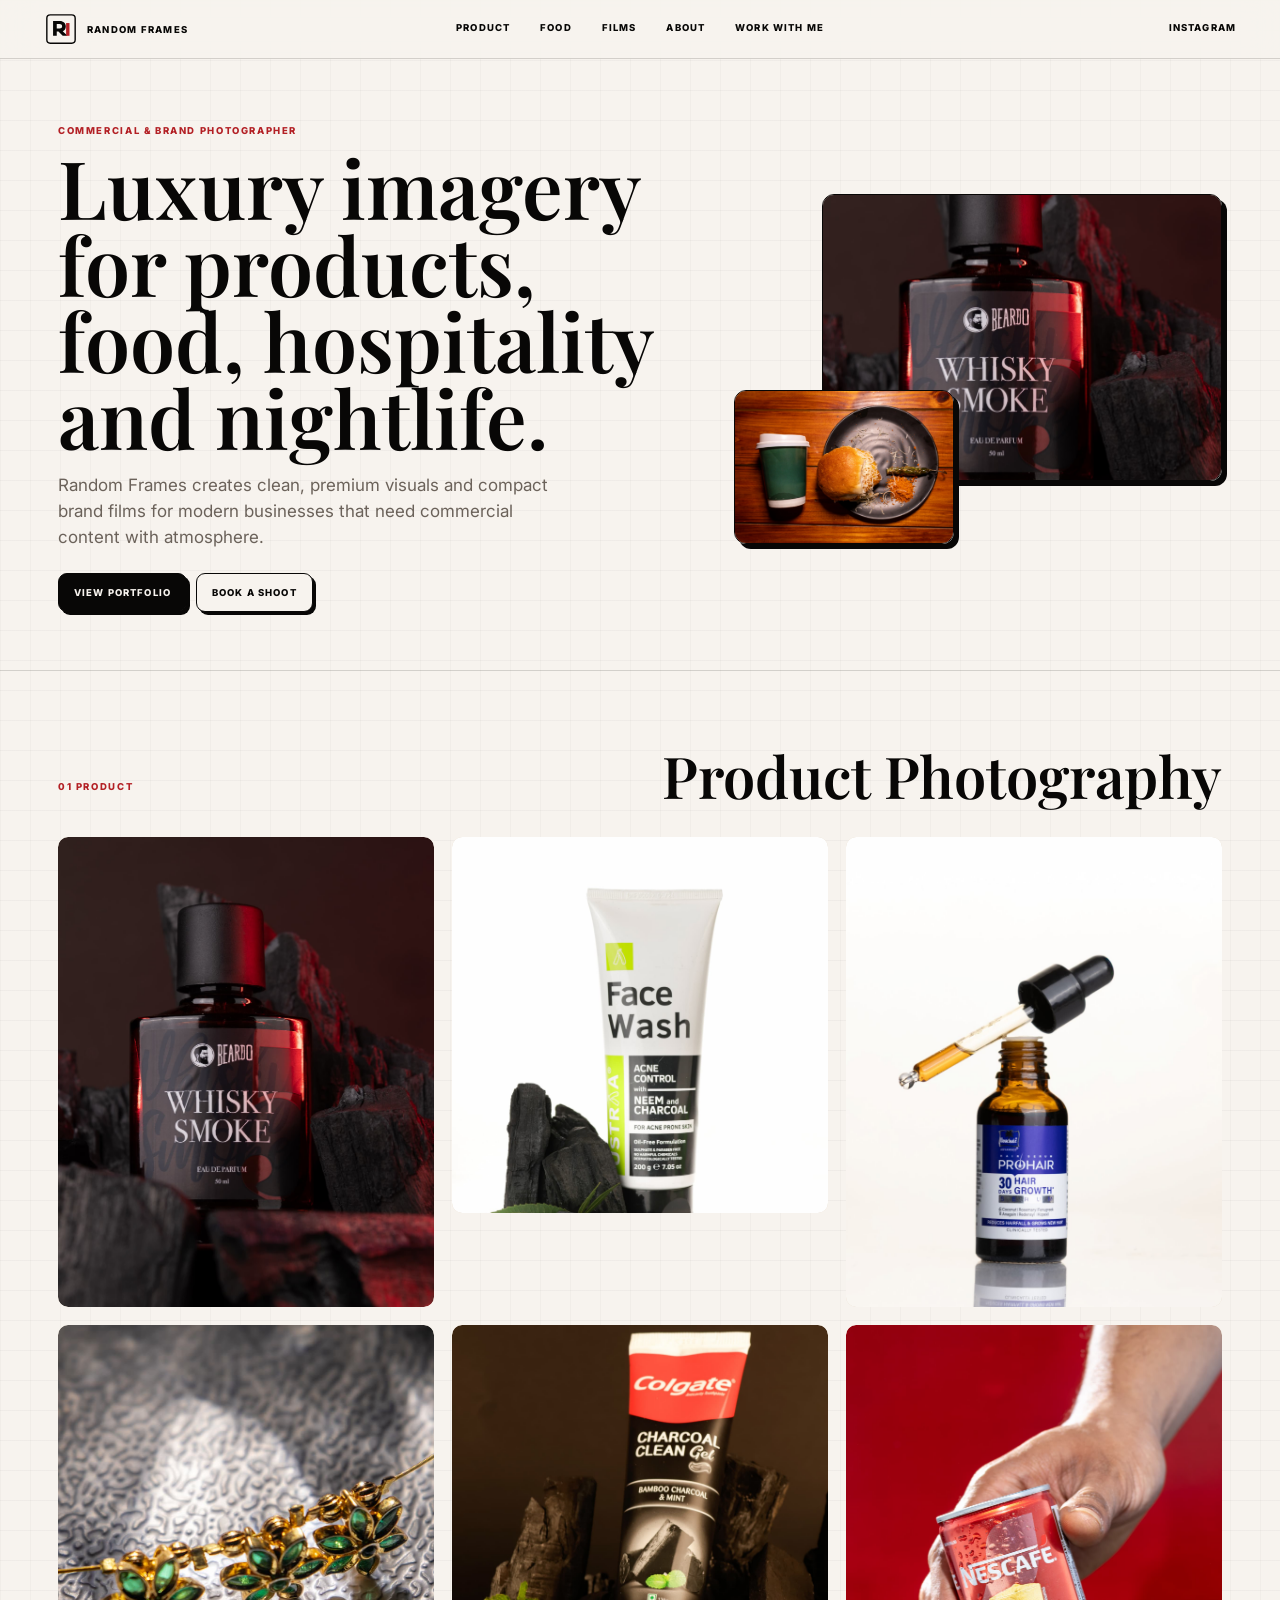
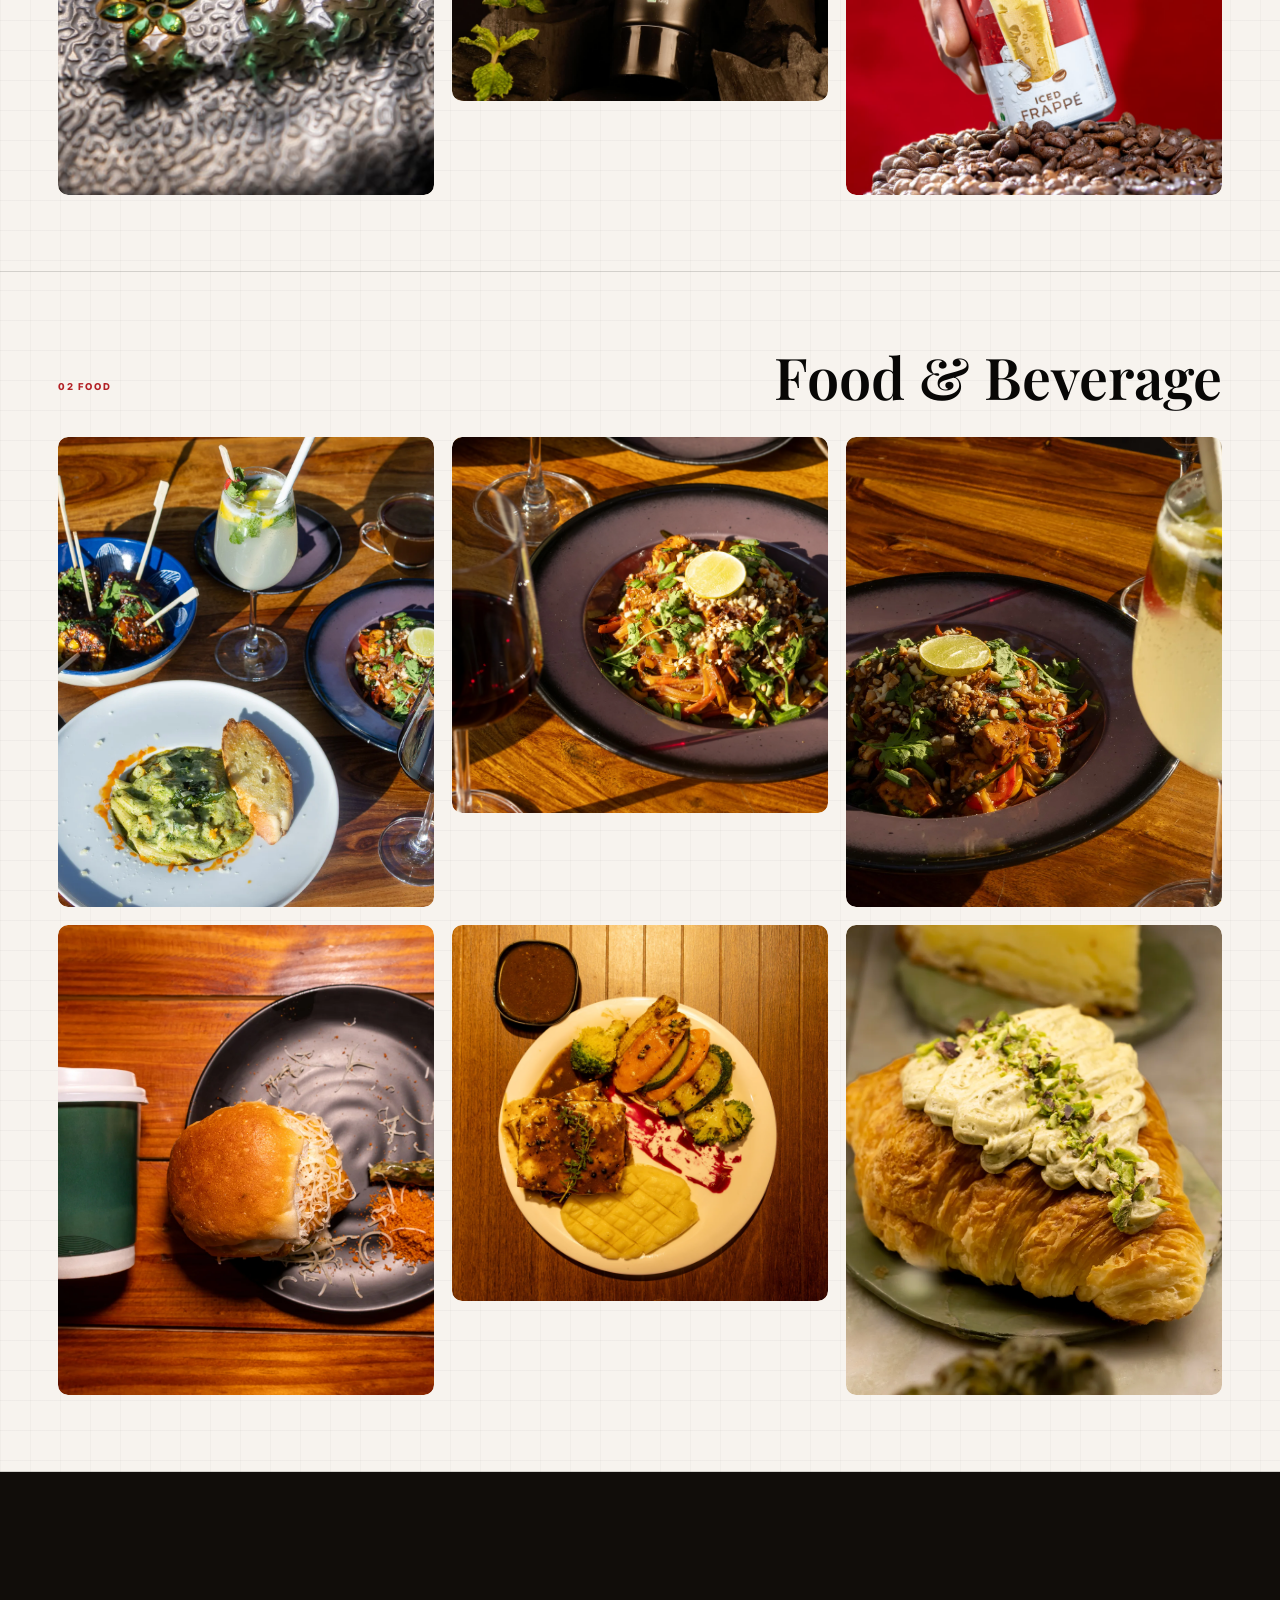
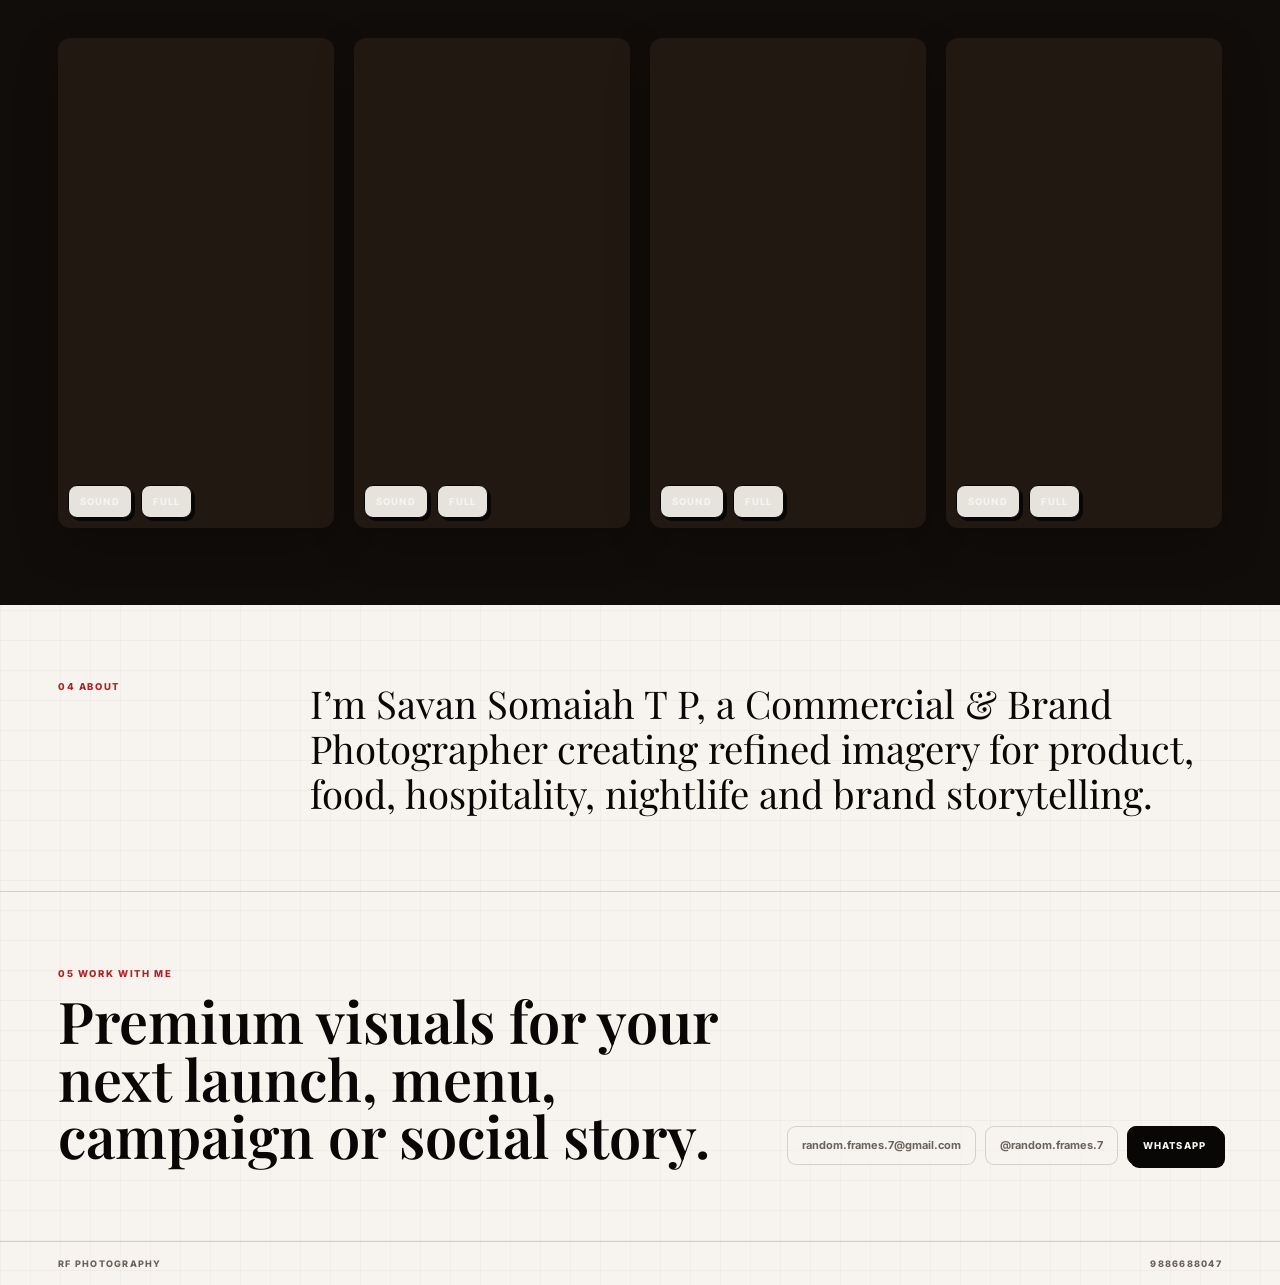
==== commit cabb8ebe: "Retro UI redesign with galleries and reels" ====
--- a/index.html
+++ b/index.html
@@ -4,20 +4,19 @@
   <meta charset="UTF-8">
   <meta name="viewport" content="width=device-width, initial-scale=1.0">
   <title>Random Frames | Commercial & Brand Photographer</title>
-  <meta name="description" content="Random Frames is the commercial and brand photography portfolio of Savan Somaiah T P, specializing in premium product, food and beverage imagery, and brand films.">
+  <meta name="description" content="Random Frames is the portfolio of Savan Somaiah T P, a commercial and brand photographer for product, food, hospitality, nightlife and brand storytelling.">
   <link rel="preconnect" href="https://fonts.googleapis.com">
   <link rel="preconnect" href="https://fonts.gstatic.com" crossorigin>
   <link href="https://fonts.googleapis.com/css2?family=Inter:wght@400;500;600;700;800&family=Playfair+Display:wght@500;600;700&display=swap" rel="stylesheet">
   <link rel="stylesheet" href="style.css">
 </head>
 <body>
-  <div class="grain" aria-hidden="true"></div>
-
-  <header class="site-header" data-reveal>
+  <header class="site-header">
     <a class="brand-mark" href="#top" aria-label="Random Frames home">
-      <span class="brand-icon" aria-hidden="true">RF</span>
+      <img src="images/logo.svg" alt="RF Photography logo">
       <span>RANDOM FRAMES</span>
     </a>
+
     <nav class="desktop-nav" aria-label="Primary navigation">
       <a href="#product">Product</a>
       <a href="#food">Food</a>
@@ -25,7 +24,9 @@
       <a href="#about">About</a>
       <a href="#work-with-me">Work With Me</a>
     </nav>
+
     <a class="nav-cta" href="https://www.instagram.com/random.frames.7" target="_blank" rel="noreferrer">Instagram</a>
+
     <button class="menu-toggle" type="button" aria-label="Open menu" aria-expanded="false">
       <span></span>
       <span></span>
@@ -33,113 +34,112 @@
   </header>
 
   <nav class="mobile-menu" aria-label="Mobile navigation">
-    <a href="#product">Product Photography</a>
-    <a href="#food">Food & Beverage</a>
-    <a href="#films">Brand Films</a>
+    <a href="#product">Product</a>
+    <a href="#food">Food</a>
+    <a href="#films">Films</a>
     <a href="#about">About</a>
     <a href="#work-with-me">Work With Me</a>
   </nav>
 
   <main id="top">
-    <section class="hero section-panel">
+    <section class="hero">
       <div class="hero-copy" data-reveal>
         <p class="eyebrow">Commercial & Brand Photographer</p>
-        <h1>Refined visuals for products, food, and modern brands.</h1>
-        <p class="hero-text">Random Frames creates premium commercial imagery and motion-led stories with a warm editorial finish.</p>
+        <h1>Luxury imagery for products, food, hospitality and nightlife.</h1>
+        <p class="hero-text">Random Frames creates clean, premium visuals and compact brand films for modern businesses that need commercial content with atmosphere.</p>
         <div class="hero-actions">
-          <a class="button primary" href="#product">View Work</a>
-          <a class="button ghost" href="https://wa.me/919886688047" target="_blank" rel="noreferrer">WhatsApp</a>
+          <a class="button primary" href="#product">View Portfolio</a>
+          <a class="button ghost" href="#work-with-me">Book a Shoot</a>
         </div>
       </div>
 
       <div class="hero-media" data-reveal>
-        <img class="hero-image-main" src="images/product/Perfume-1.jpg" alt="">
-        <img class="hero-image-accent" src="images/food/IMG_9039_result.webp" alt="">
-        <div class="hero-badge" aria-label="RF Photography logo">RF</div>
+        <img class="hero-main" src="images/product/product-1.jpg" alt="" fetchpriority="high">
+        <img class="hero-secondary" src="images/food/food-4.webp" alt="" loading="lazy">
       </div>
     </section>
 
     <section class="portfolio-section" id="product">
       <div class="section-title" data-reveal>
-        <p class="eyebrow">01</p>
+        <p class="eyebrow">01 Product</p>
         <h2>Product Photography</h2>
       </div>
-      <div class="image-grid product-grid" aria-label="Product Photography">
-        <button class="gallery-item tall" type="button" data-full="images/product/Perfume-1.jpg"><img src="images/product/Perfume-1.jpg" alt="" loading="lazy"></button>
-        <button class="gallery-item" type="button" data-full="images/product/Facewash-1.jpg"><img src="images/product/Facewash-1.jpg" alt="" loading="lazy"></button>
-        <button class="gallery-item wide" type="button" data-full="images/product/Hair-Serum-1.jpg"><img src="images/product/Hair-Serum-1.jpg" alt="" loading="lazy"></button>
-        <button class="gallery-item" type="button" data-full="images/product/Jewellery-1.jpg"><img src="images/product/Jewellery-1.jpg" alt="" loading="lazy"></button>
-        <button class="gallery-item tall" type="button" data-full="images/product/Toothpaste-1.jpg"><img src="images/product/Toothpaste-1.jpg" alt="" loading="lazy"></button>
-        <button class="gallery-item" type="button" data-full="images/product/Coffee-1.jpg"><img src="images/product/Coffee-1.jpg" alt="" loading="lazy"></button>
+      <div class="gallery-grid" aria-label="Product photography gallery">
+        <button class="gallery-item" type="button" data-full="images/product/product-1.jpg"><img src="images/product/product-1.jpg" alt="" loading="lazy"></button>
+        <button class="gallery-item" type="button" data-full="images/product/product-2.jpg"><img src="images/product/product-2.jpg" alt="" loading="lazy"></button>
+        <button class="gallery-item" type="button" data-full="images/product/product-3.jpg"><img src="images/product/product-3.jpg" alt="" loading="lazy"></button>
+        <button class="gallery-item" type="button" data-full="images/product/product-4.jpg"><img src="images/product/product-4.jpg" alt="" loading="lazy"></button>
+        <button class="gallery-item" type="button" data-full="images/product/product-5.jpg"><img src="images/product/product-5.jpg" alt="" loading="lazy"></button>
+        <button class="gallery-item" type="button" data-full="images/product/product-6.jpg"><img src="images/product/product-6.jpg" alt="" loading="lazy"></button>
       </div>
     </section>
 
     <section class="portfolio-section" id="food">
       <div class="section-title" data-reveal>
-        <p class="eyebrow">02</p>
-        <h2>Food & Beverage Photography</h2>
+        <p class="eyebrow">02 Food</p>
+        <h2>Food & Beverage</h2>
       </div>
-      <div class="image-grid food-grid" aria-label="Food and Beverage Photography">
-        <button class="gallery-item" type="button" data-full="images/food/IMG_0022_result.webp"><img src="images/food/IMG_0022_result.webp" alt="" loading="lazy"></button>
-        <button class="gallery-item tall" type="button" data-full="images/food/IMG_0026_result.webp"><img src="images/food/IMG_0026_result.webp" alt="" loading="lazy"></button>
-        <button class="gallery-item" type="button" data-full="images/food/IMG_0035_result.webp"><img src="images/food/IMG_0035_result.webp" alt="" loading="lazy"></button>
-        <button class="gallery-item wide" type="button" data-full="images/food/IMG_9039_result.webp"><img src="images/food/IMG_9039_result.webp" alt="" loading="lazy"></button>
-        <button class="gallery-item" type="button" data-full="images/food/IMG_9754_result.webp"><img src="images/food/IMG_9754_result.webp" alt="" loading="lazy"></button>
-        <button class="gallery-item tall" type="button" data-full="images/food/IMG_9792_result.webp"><img src="images/food/IMG_9792_result.webp" alt="" loading="lazy"></button>
+      <div class="gallery-grid" aria-label="Food and beverage photography gallery">
+        <button class="gallery-item" type="button" data-full="images/food/food-1.webp"><img src="images/food/food-1.webp" alt="" loading="lazy"></button>
+        <button class="gallery-item" type="button" data-full="images/food/food-2.webp"><img src="images/food/food-2.webp" alt="" loading="lazy"></button>
+        <button class="gallery-item" type="button" data-full="images/food/food-3.webp"><img src="images/food/food-3.webp" alt="" loading="lazy"></button>
+        <button class="gallery-item" type="button" data-full="images/food/food-4.webp"><img src="images/food/food-4.webp" alt="" loading="lazy"></button>
+        <button class="gallery-item" type="button" data-full="images/food/food-5.webp"><img src="images/food/food-5.webp" alt="" loading="lazy"></button>
+        <button class="gallery-item" type="button" data-full="images/food/food-6.webp"><img src="images/food/food-6.webp" alt="" loading="lazy"></button>
       </div>
     </section>
 
     <section class="portfolio-section films" id="films">
       <div class="section-title" data-reveal>
-        <p class="eyebrow">03</p>
+        <p class="eyebrow">03 Films</p>
         <h2>Brand Films</h2>
       </div>
-      <div class="film-grid" aria-label="Brand Films">
-        <article class="film-item" data-reveal>
-          <video src="videos/toyboy reel.mp4" autoplay muted loop playsinline preload="metadata"></video>
-          <div class="film-controls">
-            <button class="sound-toggle" type="button" aria-label="Unmute film">Sound</button>
-            <button class="fullscreen-toggle" type="button" aria-label="View film fullscreen">Full</button>
+      <div class="reel-grid" aria-label="Brand film reels">
+        <article class="reel-card" data-reveal>
+          <video src="videos/reel-1.mp4" muted loop playsinline preload="metadata"></video>
+          <div class="reel-controls">
+            <button class="sound-toggle" type="button" aria-label="Unmute reel">Sound</button>
+            <button class="fullscreen-toggle" type="button" aria-label="Open reel fullscreen">Full</button>
           </div>
         </article>
-        <article class="film-item" data-reveal>
-          <video src="videos/TOYBOY REEL 2.mp4" autoplay muted loop playsinline preload="metadata"></video>
-          <div class="film-controls">
-            <button class="sound-toggle" type="button" aria-label="Unmute film">Sound</button>
-            <button class="fullscreen-toggle" type="button" aria-label="View film fullscreen">Full</button>
+        <article class="reel-card" data-reveal>
+          <video src="videos/reel-2.mp4" muted loop playsinline preload="metadata"></video>
+          <div class="reel-controls">
+            <button class="sound-toggle" type="button" aria-label="Unmute reel">Sound</button>
+            <button class="fullscreen-toggle" type="button" aria-label="Open reel fullscreen">Full</button>
           </div>
         </article>
-        <article class="film-item" data-reveal>
-          <video src="videos/brand-film-03.mp4" autoplay muted loop playsinline preload="metadata"></video>
-          <div class="film-controls">
-            <button class="sound-toggle" type="button" aria-label="Unmute film">Sound</button>
-            <button class="fullscreen-toggle" type="button" aria-label="View film fullscreen">Full</button>
+        <article class="reel-card" data-reveal>
+          <video src="videos/reel-3.mp4" muted loop playsinline preload="metadata"></video>
+          <div class="reel-controls">
+            <button class="sound-toggle" type="button" aria-label="Unmute reel">Sound</button>
+            <button class="fullscreen-toggle" type="button" aria-label="Open reel fullscreen">Full</button>
           </div>
         </article>
-        <article class="film-item" data-reveal>
-          <video src="videos/brand-film-04.mp4" autoplay muted loop playsinline preload="metadata"></video>
-          <div class="film-controls">
-            <button class="sound-toggle" type="button" aria-label="Unmute film">Sound</button>
-            <button class="fullscreen-toggle" type="button" aria-label="View film fullscreen">Full</button>
+        <article class="reel-card" data-reveal>
+          <video src="videos/reel-4.mp4" muted loop playsinline preload="metadata"></video>
+          <div class="reel-controls">
+            <button class="sound-toggle" type="button" aria-label="Unmute reel">Sound</button>
+            <button class="fullscreen-toggle" type="button" aria-label="Open reel fullscreen">Full</button>
           </div>
         </article>
       </div>
     </section>
 
-    <section class="about-strip" id="about" data-reveal>
+    <section class="about-section" id="about" data-reveal>
       <p class="eyebrow">04 About</p>
-      <p>I’m Savan Somaiah T P, a Commercial & Brand Photographer specializing in Product and Food & Beverage photography. I create refined visual content designed to elevate modern brands through impactful imagery and motion-driven storytelling.</p>
+      <p>I’m Savan Somaiah T P, a Commercial & Brand Photographer creating refined imagery for product, food, hospitality, nightlife and brand storytelling.</p>
     </section>
 
-    <section class="work-with-me" id="work-with-me" data-reveal>
+    <section class="work-section" id="work-with-me" data-reveal>
       <div>
         <p class="eyebrow">05 Work With Me</p>
-        <h2>Make your next campaign feel sharper, warmer, and more premium.</h2>
+        <h2>Premium visuals for your next launch, menu, campaign or social story.</h2>
       </div>
-      <div class="contact-actions">
+      <div class="contact-block">
+        <a href="mailto:random.frames.7@gmail.com">random.frames.7@gmail.com</a>
+        <a href="https://www.instagram.com/random.frames.7" target="_blank" rel="noreferrer">@random.frames.7</a>
         <a class="button primary" href="https://wa.me/919886688047" target="_blank" rel="noreferrer">WhatsApp</a>
-        <a class="button ghost" href="https://www.instagram.com/random.frames.7" target="_blank" rel="noreferrer">Instagram</a>
-        <a class="button ghost" href="tel:+919886688047">Call</a>
       </div>
     </section>
   </main>
@@ -147,11 +147,10 @@
   <footer class="site-footer">
     <span>RF Photography</span>
     <span>9886688047</span>
-    <span>@random.frames.7</span>
   </footer>
 
   <div class="lightbox" aria-hidden="true">
-    <button class="lightbox-close" type="button" aria-label="Close gallery image"></button>
+    <button class="lightbox-close" type="button" aria-label="Close image"></button>
     <img src="" alt="">
   </div>
 
--- a/style.css
+++ b/style.css
@@ -1,12 +1,12 @@
 :root {
   --paper: #f7f3ee;
-  --paper-deep: #eee4d7;
+  --paper-2: #efe6d9;
   --ink: #080706;
-  --muted: #6f6258;
-  --line: rgba(8, 7, 6, 0.16);
+  --muted: #6b625a;
+  --line: rgba(8, 7, 6, 0.15);
   --red: #b32025;
-  --soft-red: rgba(179, 32, 37, 0.08);
-  --shadow: 0 18px 54px rgba(24, 14, 7, 0.14);
+  --red-soft: rgba(179, 32, 37, 0.08);
+  --shadow: 5px 5px 0 #080706;
   --serif: "Playfair Display", Georgia, serif;
   --sans: "Inter", Arial, sans-serif;
 }
@@ -22,10 +22,10 @@
 body {
   margin: 0;
   background:
-    linear-gradient(rgba(8, 7, 6, 0.035) 1px, transparent 1px),
-    linear-gradient(90deg, rgba(8, 7, 6, 0.028) 1px, transparent 1px),
+    linear-gradient(rgba(8, 7, 6, 0.03) 1px, transparent 1px),
+    linear-gradient(90deg, rgba(8, 7, 6, 0.025) 1px, transparent 1px),
     var(--paper);
-  background-size: 28px 28px;
+  background-size: 30px 30px;
   color: var(--ink);
   font-family: var(--sans);
   overflow-x: hidden;
@@ -52,17 +52,6 @@
   max-width: 100%;
 }
 
-.grain {
-  position: fixed;
-  inset: 0;
-  z-index: 999;
-  pointer-events: none;
-  opacity: 0.12;
-  background-image: radial-gradient(circle at 20% 30%, rgba(255,255,255,0.8) 0 1px, transparent 1px), radial-gradient(circle at 70% 60%, rgba(0,0,0,0.16) 0 1px, transparent 1px);
-  background-size: 4px 4px, 7px 7px;
-  mix-blend-mode: multiply;
-}
-
 .site-header {
   position: fixed;
   inset: 0 0 auto;
@@ -70,9 +59,9 @@
   display: grid;
   grid-template-columns: 1fr auto 1fr;
   align-items: center;
-  gap: 22px;
-  padding: 14px clamp(16px, 4vw, 48px);
-  background: rgba(247, 243, 238, 0.88);
+  gap: 20px;
+  padding: 12px clamp(15px, 4vw, 44px);
+  background: rgba(247, 243, 238, 0.9);
   border-bottom: 1px solid var(--line);
   backdrop-filter: blur(16px);
 }
@@ -80,37 +69,23 @@
 .brand-mark {
   display: inline-flex;
   align-items: center;
-  gap: 10px;
+  gap: 9px;
   width: max-content;
-  font-size: 10.5px;
+  font-size: 9.5px;
   font-weight: 800;
-  letter-spacing: 0.14em;
-}
-
-.brand-icon,
-.hero-badge {
-  display: grid;
-  place-items: center;
-  border: 1px solid var(--ink);
-  background: var(--paper);
-  color: var(--red);
-  font-family: var(--serif);
-  font-weight: 700;
-  letter-spacing: 0;
-  box-shadow: 4px 4px 0 var(--ink);
-}
-
-.brand-icon {
-  width: 35px;
-  height: 35px;
-  font-size: 13px;
+  letter-spacing: 0.13em;
+}
+
+.brand-mark img {
+  width: 34px;
+  height: 34px;
 }
 
 .desktop-nav {
   display: flex;
   align-items: center;
-  gap: clamp(14px, 2.4vw, 32px);
-  font-size: 10.5px;
+  gap: clamp(14px, 2.5vw, 30px);
+  font-size: 9.5px;
   font-weight: 800;
   letter-spacing: 0.12em;
   text-transform: uppercase;
@@ -118,9 +93,9 @@
 
 .desktop-nav a,
 .nav-cta {
-  padding-bottom: 4px;
   border-bottom: 1px solid transparent;
-  transition: color 220ms ease, border-color 220ms ease;
+  padding-bottom: 3px;
+  transition: color 180ms ease, border-color 180ms ease;
 }
 
 .desktop-nav a:hover,
@@ -131,7 +106,7 @@
 
 .nav-cta {
   justify-self: end;
-  font-size: 10.5px;
+  font-size: 9.5px;
   font-weight: 800;
   letter-spacing: 0.12em;
   text-transform: uppercase;
@@ -140,10 +115,11 @@
 .menu-toggle {
   display: none;
   justify-self: end;
-  width: 38px;
-  height: 38px;
+  width: 36px;
+  height: 36px;
   padding: 0;
   border: 1px solid var(--ink);
+  border-radius: 8px;
   background: var(--paper);
   box-shadow: 3px 3px 0 var(--ink);
   cursor: pointer;
@@ -151,32 +127,33 @@
 
 .menu-toggle span {
   display: block;
-  width: 17px;
+  width: 16px;
   height: 1px;
   margin: 5px auto;
   background: var(--ink);
-  transition: transform 240ms ease;
+  transition: transform 180ms ease;
 }
 
 .mobile-menu {
   position: fixed;
-  inset: 66px 14px auto;
+  inset: 61px 12px auto;
   z-index: 49;
   display: grid;
   padding: 8px;
   background: var(--paper);
   border: 1px solid var(--ink);
-  box-shadow: 5px 5px 0 var(--ink);
+  border-radius: 10px;
+  box-shadow: var(--shadow);
   opacity: 0;
   pointer-events: none;
-  transform: translateY(-12px);
-  transition: opacity 240ms ease, transform 240ms ease;
+  transform: translateY(-10px);
+  transition: opacity 180ms ease, transform 180ms ease;
 }
 
 .mobile-menu a {
-  padding: 14px 10px;
+  padding: 13px 10px;
   border-bottom: 1px solid var(--line);
-  font-size: 11px;
+  font-size: 10px;
   font-weight: 800;
   letter-spacing: 0.12em;
   text-transform: uppercase;
@@ -201,29 +178,29 @@
 }
 
 main {
-  padding-top: 64px;
+  padding-top: 59px;
 }
 
 .hero {
-  min-height: 75vh;
-  display: grid;
-  grid-template-columns: minmax(0, 0.9fr) minmax(360px, 0.8fr);
+  min-height: 68vh;
+  display: grid;
+  grid-template-columns: minmax(0, 0.95fr) minmax(320px, 0.74fr);
+  gap: clamp(22px, 4vw, 50px);
   align-items: center;
-  gap: clamp(24px, 4.5vw, 58px);
-  padding: clamp(42px, 6vw, 76px) clamp(16px, 5vw, 64px) clamp(34px, 5vw, 62px);
+  padding: clamp(36px, 5.5vw, 66px) clamp(15px, 5vw, 58px) clamp(34px, 5vw, 58px);
   border-bottom: 1px solid var(--line);
 }
 
 .hero-copy {
-  max-width: 760px;
+  max-width: 720px;
 }
 
 .eyebrow {
-  margin: 0 0 16px;
+  margin: 0 0 13px;
   color: var(--red);
-  font-size: 10.5px;
+  font-size: 9.5px;
   font-weight: 800;
-  letter-spacing: 0.18em;
+  letter-spacing: 0.17em;
   text-transform: uppercase;
 }
 
@@ -241,45 +218,46 @@
 }
 
 h1 {
-  max-width: 820px;
-  margin-bottom: 18px;
-  font-size: clamp(42px, 7vw, 94px);
-  line-height: 0.92;
+  max-width: 760px;
+  margin-bottom: 16px;
+  font-size: clamp(38px, 6.3vw, 84px);
+  line-height: 0.95;
 }
 
 .hero-text {
-  max-width: 520px;
-  margin-bottom: 24px;
+  max-width: 500px;
+  margin-bottom: 22px;
   color: var(--muted);
-  font-size: clamp(15px, 1.7vw, 19px);
+  font-size: clamp(13.5px, 1.55vw, 17px);
   line-height: 1.55;
 }
 
 .hero-actions,
-.contact-actions,
-.film-controls {
+.contact-block,
+.reel-controls {
   display: flex;
   flex-wrap: wrap;
-  gap: 10px;
+  gap: 9px;
 }
 
 .button,
 .sound-toggle,
 .fullscreen-toggle {
   display: inline-flex;
-  min-height: 42px;
+  min-height: 39px;
   align-items: center;
   justify-content: center;
-  padding: 0 16px;
+  padding: 0 15px;
   border: 1px solid var(--ink);
+  border-radius: 9px;
   background: var(--paper);
   box-shadow: 3px 3px 0 var(--ink);
   cursor: pointer;
-  font-size: 10.5px;
+  font-size: 9.5px;
   font-weight: 800;
-  letter-spacing: 0.13em;
+  letter-spacing: 0.12em;
   text-transform: uppercase;
-  transition: transform 200ms ease, box-shadow 200ms ease, background 200ms ease, color 200ms ease;
+  transition: transform 160ms ease, box-shadow 160ms ease, background 160ms ease, color 160ms ease;
 }
 
 .button:hover,
@@ -297,52 +275,42 @@
 .button.ghost:hover,
 .sound-toggle:hover,
 .fullscreen-toggle:hover {
-  background: var(--soft-red);
+  background: var(--red-soft);
   color: var(--red);
 }
 
 .hero-media {
   position: relative;
-  min-height: 420px;
-}
-
-.hero-image-main,
-.hero-image-accent {
+  min-height: 350px;
+}
+
+.hero-main,
+.hero-secondary {
   position: absolute;
-  width: 100%;
   object-fit: cover;
+  border-radius: 12px;
   border: 1px solid var(--ink);
-  box-shadow: 8px 8px 0 var(--ink);
-}
-
-.hero-image-main {
+  box-shadow: var(--shadow);
+}
+
+.hero-main {
   top: 0;
   right: 0;
-  width: min(82%, 430px);
-  height: 78%;
-}
-
-.hero-image-accent {
+  width: min(84%, 400px);
+  height: 82%;
+}
+
+.hero-secondary {
   left: 0;
   bottom: 0;
-  width: min(48%, 240px);
-  height: 46%;
-}
-
-.hero-badge {
-  position: absolute;
-  right: 8%;
-  bottom: 5%;
-  width: 94px;
-  height: 94px;
-  font-size: 34px;
+  width: min(48%, 220px);
+  height: 44%;
 }
 
 .portfolio-section,
-.films,
-.about-strip,
-.work-with-me {
-  padding: clamp(52px, 7vw, 94px) clamp(16px, 5vw, 64px);
+.about-section,
+.work-section {
+  padding: clamp(42px, 6vw, 76px) clamp(15px, 5vw, 58px);
   border-bottom: 1px solid var(--line);
 }
 
@@ -350,49 +318,45 @@
   display: flex;
   align-items: end;
   justify-content: space-between;
-  gap: 22px;
-  margin-bottom: clamp(22px, 3.5vw, 38px);
+  gap: 20px;
+  margin-bottom: clamp(20px, 3vw, 32px);
 }
 
 .section-title h2,
-.work-with-me h2 {
+.work-section h2 {
   margin-bottom: 0;
-  font-size: clamp(31px, 5vw, 65px);
-  line-height: 0.98;
-}
-
-.image-grid {
-  display: grid;
-  grid-template-columns: repeat(4, minmax(0, 1fr));
-  grid-auto-flow: dense;
-  gap: clamp(10px, 1.5vw, 18px);
+  font-size: clamp(28px, 4.5vw, 58px);
+  line-height: 1;
+}
+
+.gallery-grid {
+  display: grid;
+  grid-template-columns: repeat(3, minmax(0, 1fr));
+  gap: clamp(12px, 1.7vw, 18px);
 }
 
 .gallery-item {
-  position: relative;
   display: block;
-  min-height: 240px;
+  width: 100%;
+  aspect-ratio: 4 / 5;
   padding: 0;
   overflow: hidden;
   border: 0;
-  background: var(--paper-deep);
+  border-radius: 10px;
+  background: var(--paper-2);
   cursor: zoom-in;
 }
 
-.gallery-item.tall {
-  grid-row: span 2;
-  min-height: 500px;
-}
-
-.gallery-item.wide {
-  grid-column: span 2;
+.gallery-item:nth-child(3n + 2) {
+  aspect-ratio: 1 / 1;
 }
 
 .gallery-item img {
   width: 100%;
   height: 100%;
   object-fit: cover;
-  transition: transform 520ms cubic-bezier(0.2, 0.8, 0.2, 1), filter 520ms ease;
+  border-radius: 10px;
+  transition: transform 380ms cubic-bezier(0.2, 0.8, 0.2, 1), filter 380ms ease;
 }
 
 .gallery-item:hover img {
@@ -406,79 +370,104 @@
 }
 
 .films .eyebrow {
-  color: #e24b50;
-}
-
-.film-grid {
-  display: grid;
-  grid-template-columns: repeat(2, minmax(0, 1fr));
-  gap: clamp(12px, 2vw, 22px);
-}
-
-.film-item {
+  color: #e6585d;
+}
+
+.reel-grid {
+  display: grid;
+  grid-template-columns: repeat(4, minmax(0, 280px));
+  justify-content: center;
+  gap: clamp(12px, 2vw, 20px);
+}
+
+.reel-card {
   position: relative;
   overflow: hidden;
-  min-height: 520px;
-  aspect-ratio: 9 / 14;
+  width: 100%;
+  max-width: 280px;
+  aspect-ratio: 9 / 16;
+  border-radius: 12px;
   background: #211812;
-}
-
-.film-item video {
+  box-shadow: 0 16px 44px rgba(0, 0, 0, 0.24);
+}
+
+.reel-card video {
   width: 100%;
   height: 100%;
   object-fit: cover;
 }
 
-.film-controls {
+.reel-controls {
   position: absolute;
-  left: 14px;
-  right: 14px;
-  bottom: 14px;
-  z-index: 2;
-}
-
-.film-controls button {
-  min-height: 36px;
-  background: rgba(247, 243, 238, 0.9);
-}
-
-.about-strip {
-  display: grid;
-  grid-template-columns: minmax(160px, 0.28fr) minmax(0, 1fr);
-  gap: clamp(22px, 5vw, 70px);
+  left: 10px;
+  right: 10px;
+  bottom: 10px;
+}
+
+.reel-controls button {
+  min-height: 33px;
+  padding: 0 11px;
+  background: rgba(247, 243, 238, 0.92);
+}
+
+.about-section {
+  display: grid;
+  grid-template-columns: minmax(120px, 0.22fr) minmax(0, 1fr);
+  gap: clamp(18px, 4vw, 56px);
   align-items: start;
 }
 
-.about-strip p:last-child {
+.about-section p:last-child {
+  max-width: 890px;
   margin-bottom: 0;
-  max-width: 980px;
   font-family: var(--serif);
-  font-size: clamp(24px, 3.4vw, 48px);
-  line-height: 1.13;
-}
-
-.work-with-me {
-  display: grid;
-  grid-template-columns: minmax(0, 1fr) auto;
-  gap: clamp(24px, 5vw, 70px);
+  font-size: clamp(21px, 3vw, 40px);
+  line-height: 1.16;
+}
+
+.work-section {
+  display: grid;
+  grid-template-columns: minmax(0, 1fr) minmax(260px, auto);
+  gap: clamp(20px, 4vw, 58px);
   align-items: end;
 }
 
-.work-with-me h2 {
-  max-width: 830px;
-}
-
-.contact-actions {
+.work-section h2 {
+  max-width: 760px;
+}
+
+.contact-block {
+  align-items: center;
   justify-content: flex-end;
+}
+
+.contact-block > a:not(.button) {
+  min-height: 39px;
+  display: inline-flex;
+  align-items: center;
+  padding: 0 14px;
+  border: 1px solid var(--line);
+  border-radius: 9px;
+  background: rgba(247, 243, 238, 0.65);
+  color: var(--muted);
+  font-size: 11px;
+  font-weight: 700;
+  transition: color 160ms ease, border-color 160ms ease, background 160ms ease;
+}
+
+.contact-block > a:not(.button):hover {
+  border-color: var(--red);
+  background: var(--red-soft);
+  color: var(--red);
 }
 
 .site-footer {
   display: flex;
   justify-content: space-between;
-  gap: 18px;
-  padding: 18px clamp(16px, 5vw, 64px);
+  gap: 16px;
+  padding: 16px clamp(15px, 5vw, 58px);
   color: var(--muted);
-  font-size: 10px;
+  font-size: 9px;
   font-weight: 800;
   letter-spacing: 0.14em;
   text-transform: uppercase;
@@ -494,7 +483,7 @@
   background: rgba(8, 7, 6, 0.88);
   opacity: 0;
   pointer-events: none;
-  transition: opacity 220ms ease;
+  transition: opacity 180ms ease;
 }
 
 .lightbox.active {
@@ -505,12 +494,13 @@
 .lightbox img {
   position: relative;
   z-index: 2;
-  max-width: min(94vw, 1240px);
+  max-width: min(94vw, 1180px);
   max-height: 88vh;
   width: auto;
   height: auto;
   object-fit: contain;
-  box-shadow: 0 28px 80px rgba(0, 0, 0, 0.42);
+  border-radius: 10px;
+  box-shadow: 0 26px 76px rgba(0, 0, 0, 0.42);
 }
 
 .lightbox-close {
@@ -523,8 +513,8 @@
 
 [data-reveal] {
   opacity: 0;
-  transform: translateY(16px);
-  transition: opacity 620ms ease, transform 620ms cubic-bezier(0.2, 0.8, 0.2, 1);
+  transform: translateY(14px);
+  transition: opacity 520ms ease, transform 520ms cubic-bezier(0.2, 0.8, 0.2, 1);
 }
 
 [data-reveal].is-visible {
@@ -552,107 +542,89 @@
   }
 
   .hero-media {
-    min-height: 390px;
-  }
-
-  .image-grid {
+    min-height: 330px;
+  }
+
+  .gallery-grid {
     grid-template-columns: repeat(2, minmax(0, 1fr));
   }
 
-  .gallery-item,
-  .gallery-item.tall {
-    min-height: 340px;
-  }
-
-  .work-with-me {
+  .reel-grid {
+    grid-template-columns: repeat(2, minmax(0, 280px));
+  }
+
+  .work-section {
     grid-template-columns: 1fr;
   }
 
-  .contact-actions {
+  .contact-block {
     justify-content: flex-start;
   }
 }
 
-@media (max-width: 720px) {
+@media (max-width: 700px) {
   main {
-    padding-top: 64px;
-  }
-
-  .brand-mark span:last-child {
+    padding-top: 58px;
+  }
+
+  .brand-mark span {
     max-width: 132px;
-    line-height: 1.2;
+    line-height: 1.15;
   }
 
   .hero,
   .portfolio-section,
-  .films,
-  .about-strip,
-  .work-with-me {
-    padding-left: 15px;
-    padding-right: 15px;
+  .about-section,
+  .work-section {
+    padding-left: 14px;
+    padding-right: 14px;
   }
 
   h1 {
-    font-size: clamp(40px, 13vw, 62px);
+    font-size: clamp(38px, 12vw, 58px);
   }
 
   .hero-media {
-    min-height: 330px;
-  }
-
-  .hero-image-main {
-    width: 78%;
+    min-height: 300px;
+  }
+
+  .hero-main {
+    width: 80%;
     height: 76%;
   }
 
-  .hero-image-accent {
-    width: 52%;
-    height: 44%;
-  }
-
-  .hero-badge {
-    width: 74px;
-    height: 74px;
-    font-size: 28px;
+  .hero-secondary {
+    width: 54%;
+    height: 42%;
   }
 
   .section-title {
     display: block;
   }
 
-  .image-grid {
+  .gallery-grid,
+  .reel-grid {
     grid-template-columns: 1fr;
   }
 
-  .gallery-item,
-  .gallery-item.tall,
-  .gallery-item.wide {
-    grid-column: auto;
-    grid-row: auto;
-    min-height: 0;
-    aspect-ratio: 4 / 5;
-  }
-
-  .film-grid {
+  .reel-card {
+    margin: 0 auto;
+  }
+
+  .about-section {
     grid-template-columns: 1fr;
   }
 
-  .film-item {
-    min-height: 0;
-    aspect-ratio: 9 / 16;
-  }
-
-  .about-strip {
-    grid-template-columns: 1fr;
-  }
-
-  .contact-actions,
-  .hero-actions {
+  .hero-actions,
+  .contact-block {
     flex-direction: column;
-  }
-
-  .button {
+    align-items: stretch;
+  }
+
+  .button,
+  .contact-block > a:not(.button) {
     width: 100%;
+    justify-content: center;
   }
 
   .site-footer {
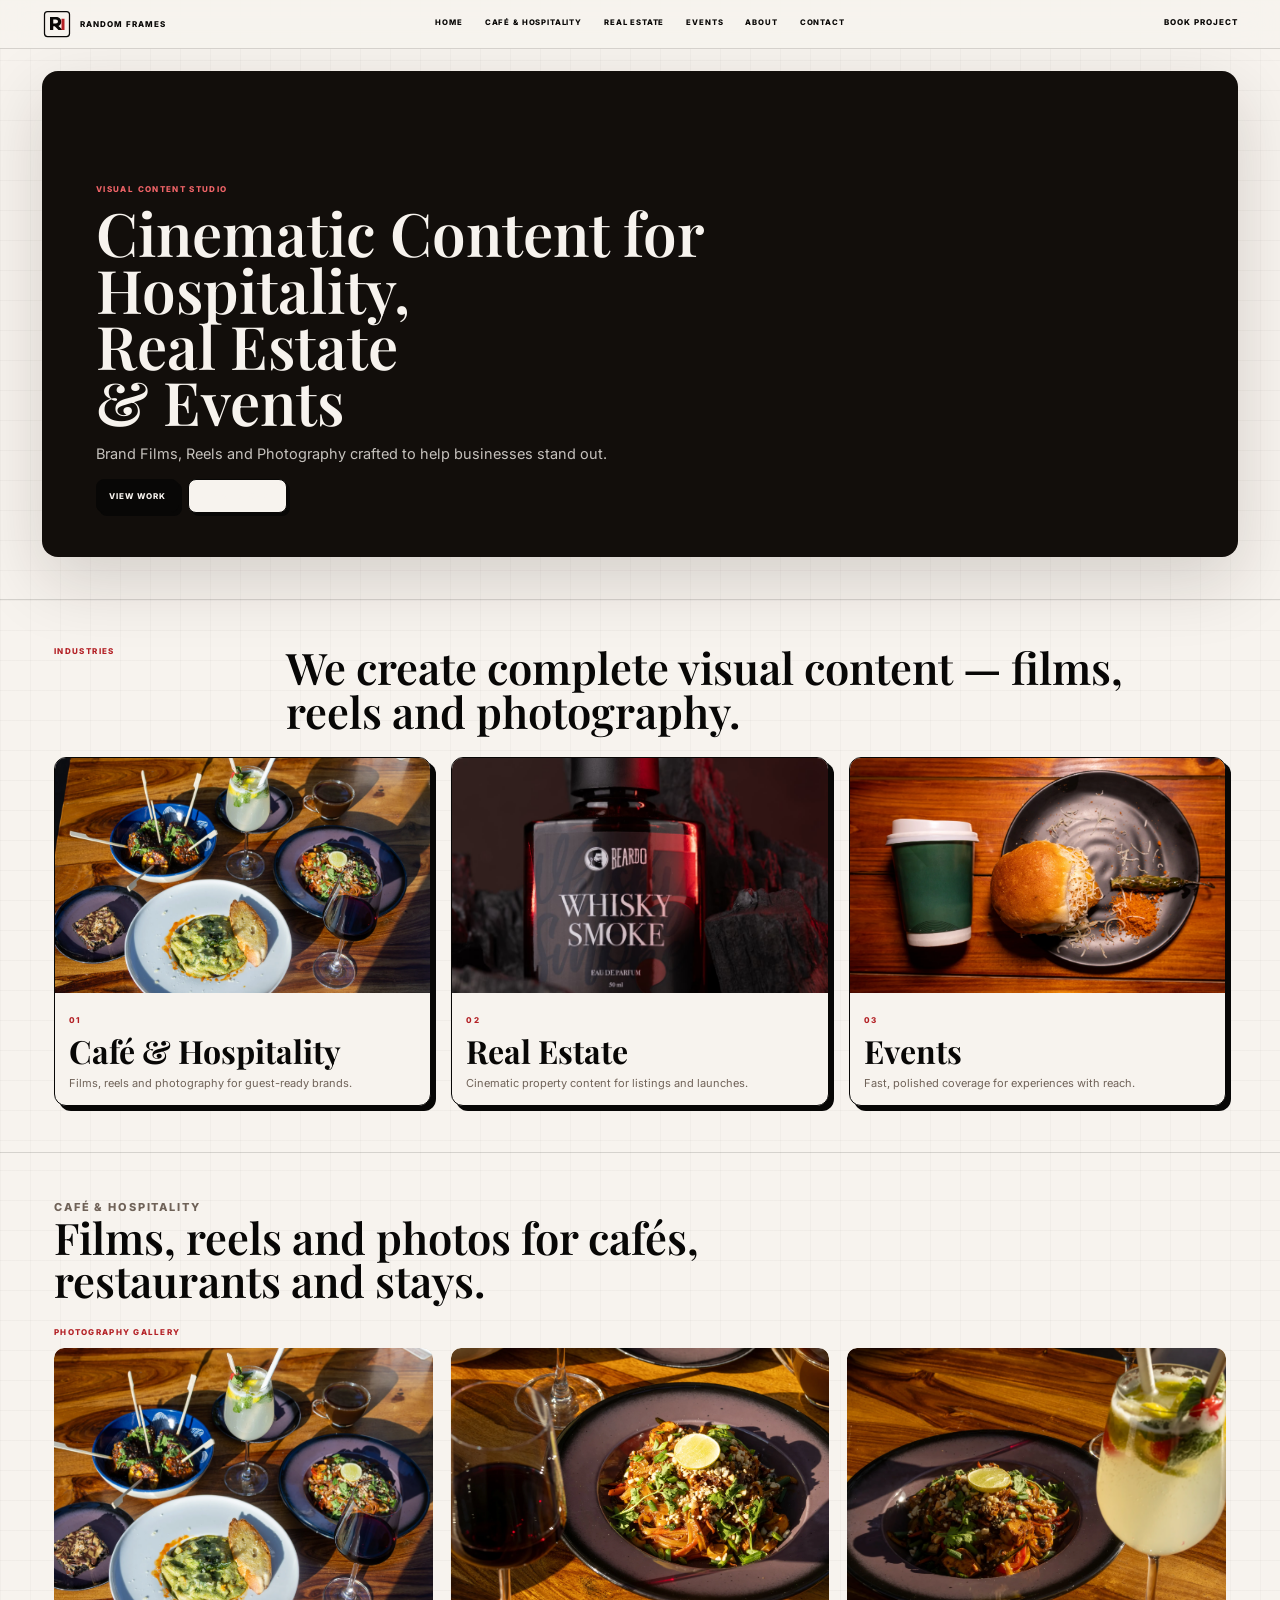
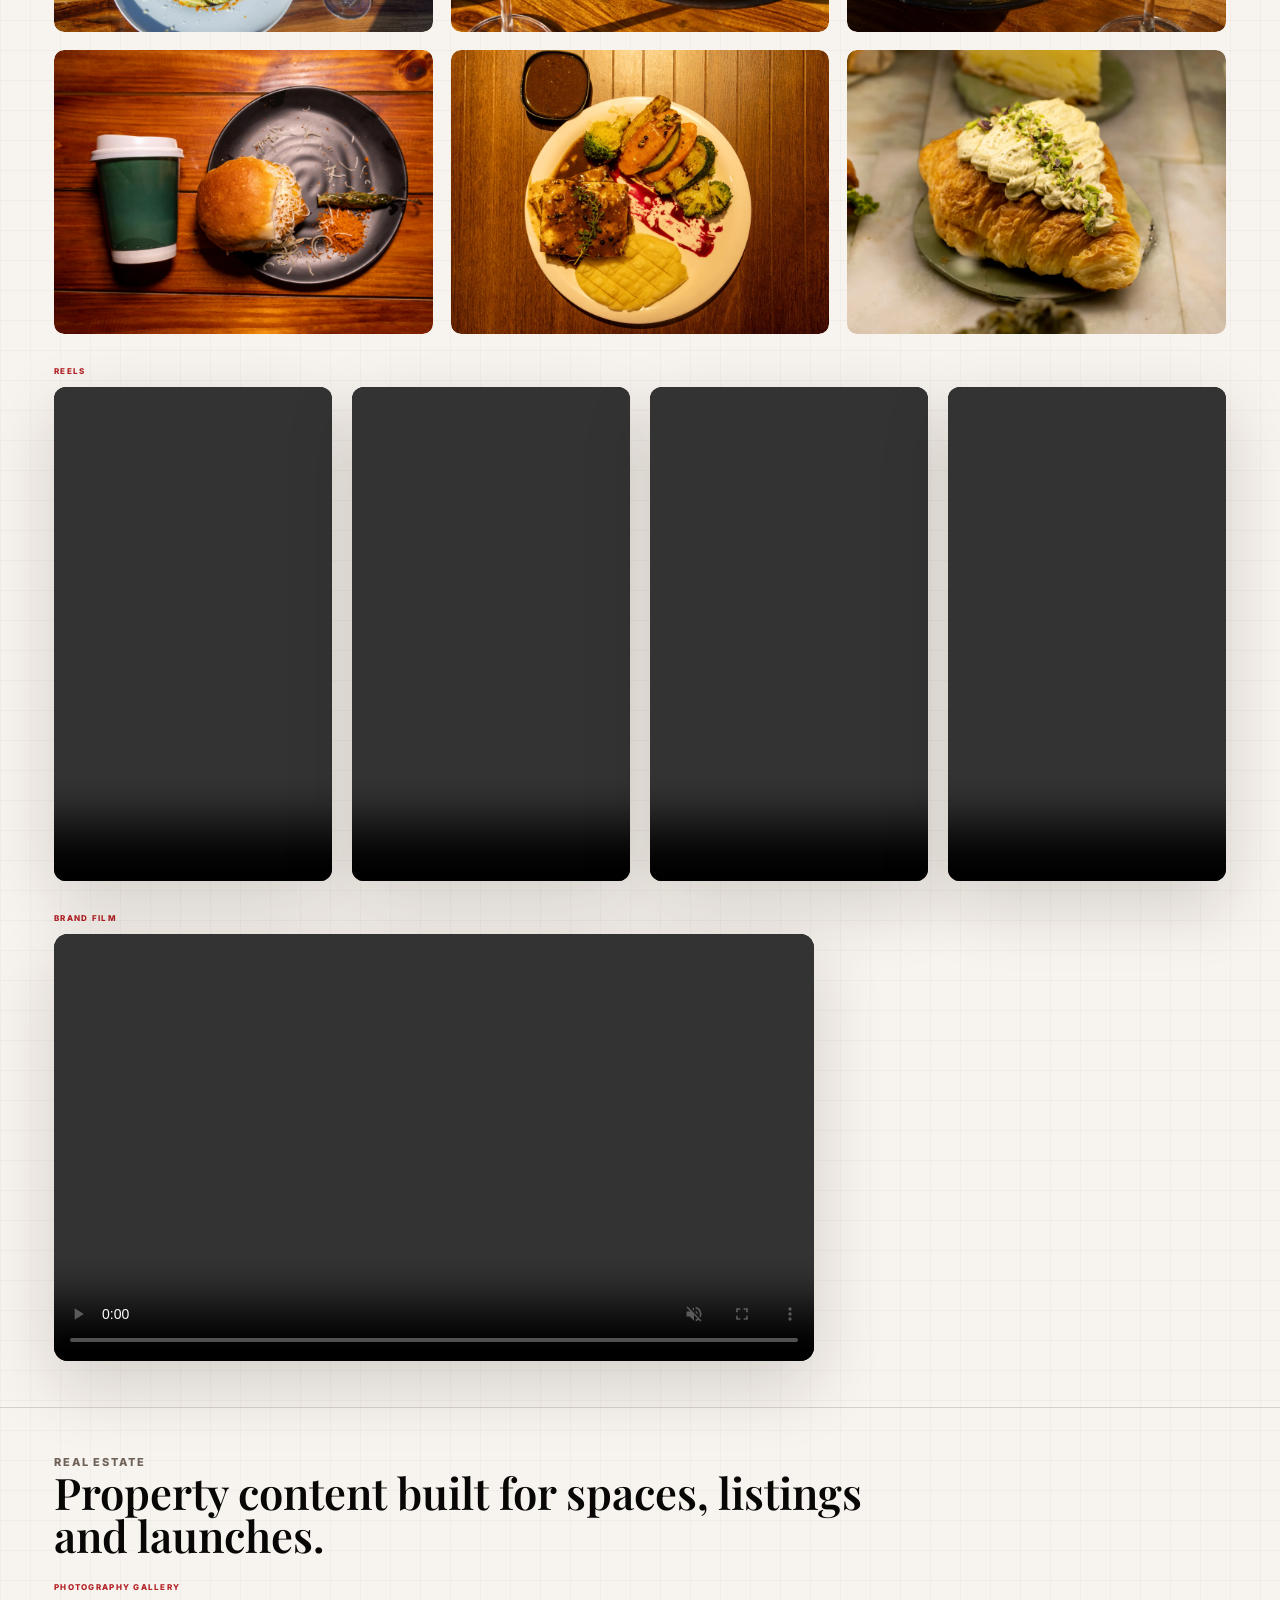
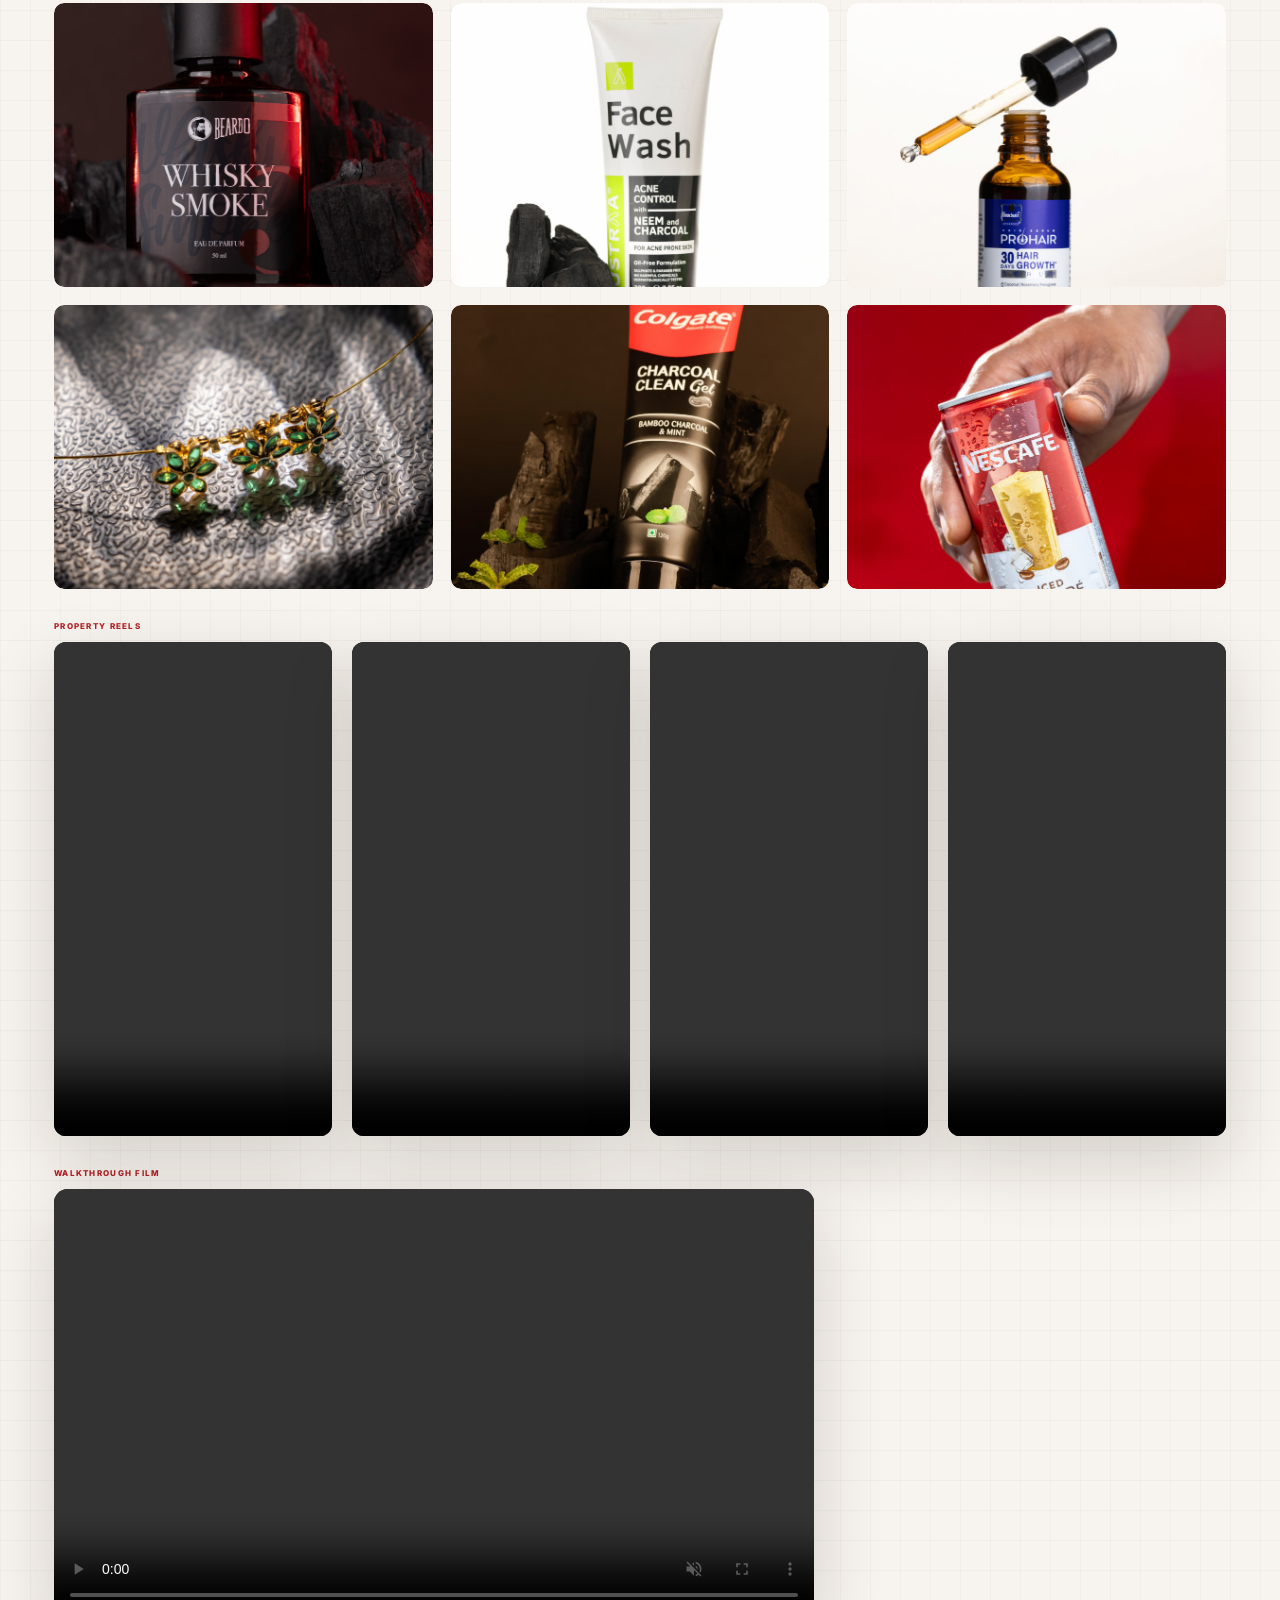
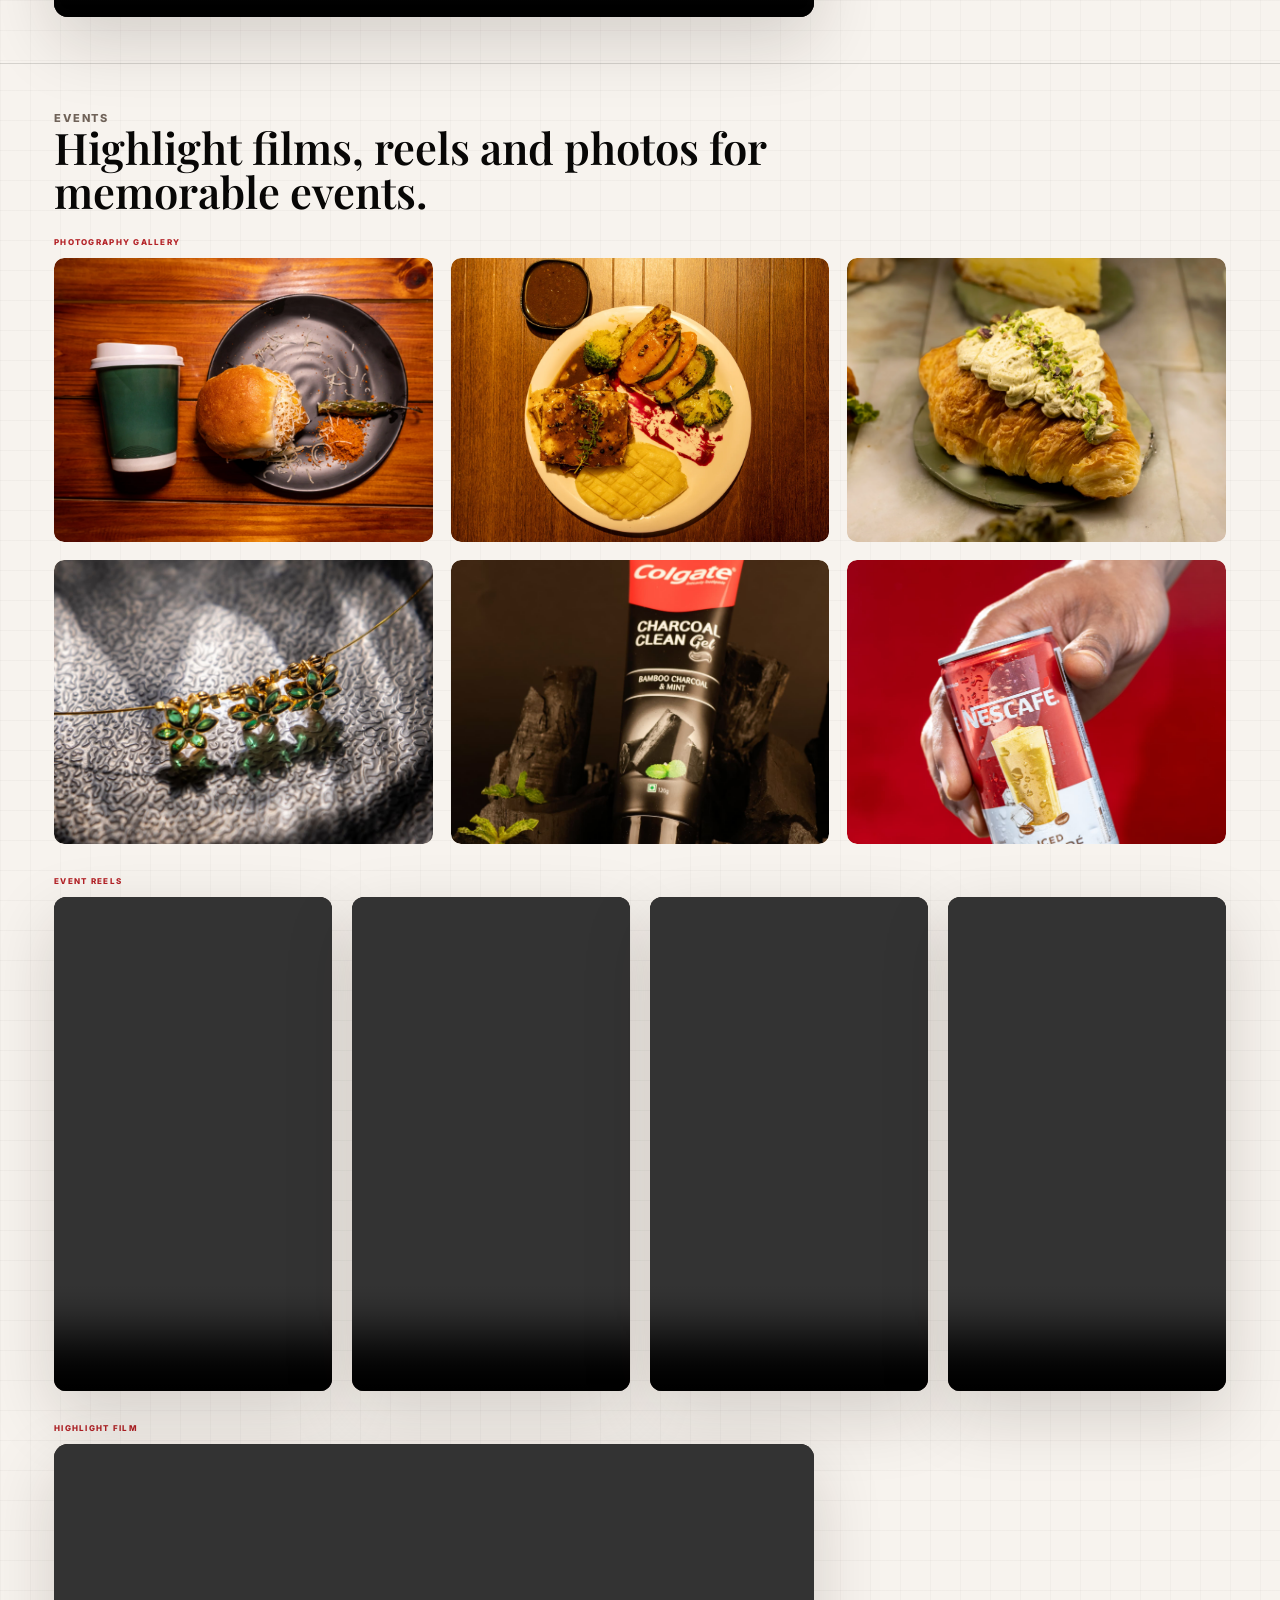
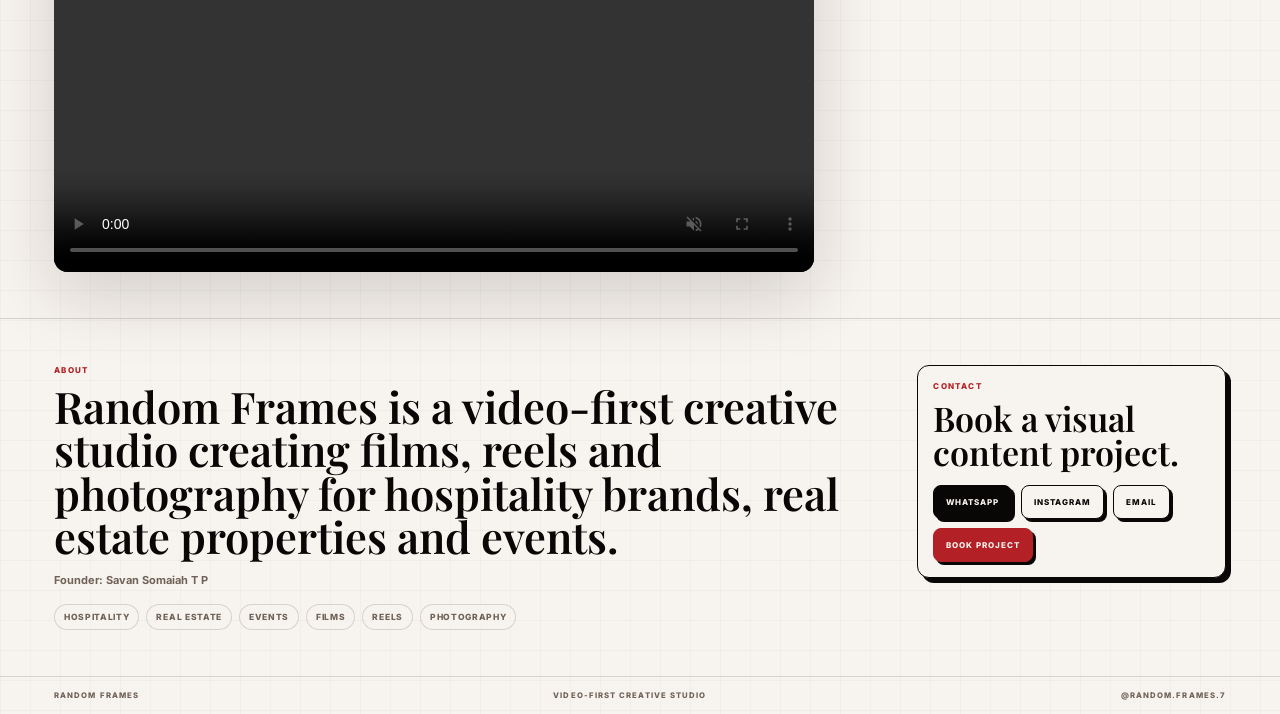
==== commit 4a625fe5: "Video-first portfolio redesign" ====
--- a/index.html
+++ b/index.html
@@ -3,8 +3,8 @@
 <head>
   <meta charset="UTF-8">
   <meta name="viewport" content="width=device-width, initial-scale=1.0">
-  <title>Random Frames | Commercial & Brand Photographer</title>
-  <meta name="description" content="Random Frames is the portfolio of Savan Somaiah T P, a commercial and brand photographer for product, food, hospitality, nightlife and brand storytelling.">
+  <title>Random Frames | Video-First Creative Studio</title>
+  <meta name="description" content="Random Frames creates complete visual content through brand films, reels and photography for hospitality, real estate and events.">
   <link rel="preconnect" href="https://fonts.googleapis.com">
   <link rel="preconnect" href="https://fonts.gstatic.com" crossorigin>
   <link href="https://fonts.googleapis.com/css2?family=Inter:wght@400;500;600;700;800&family=Playfair+Display:wght@500;600;700&display=swap" rel="stylesheet">
@@ -12,148 +12,130 @@
 </head>
 <body>
   <header class="site-header">
-    <a class="brand-mark" href="#top" aria-label="Random Frames home">
-      <img src="images/logo.svg" alt="RF Photography logo">
+    <a class="brand-mark" href="#home" aria-label="Random Frames home">
+      <img src="images/logo.svg" alt="RF logo">
       <span>RANDOM FRAMES</span>
     </a>
-
     <nav class="desktop-nav" aria-label="Primary navigation">
-      <a href="#product">Product</a>
-      <a href="#food">Food</a>
-      <a href="#films">Films</a>
+      <a href="#home">Home</a>
+      <a href="#hospitality">Café & Hospitality</a>
+      <a href="#real-estate">Real Estate</a>
+      <a href="#events">Events</a>
       <a href="#about">About</a>
-      <a href="#work-with-me">Work With Me</a>
+      <a href="#contact">Contact</a>
     </nav>
-
-    <a class="nav-cta" href="https://www.instagram.com/random.frames.7" target="_blank" rel="noreferrer">Instagram</a>
-
-    <button class="menu-toggle" type="button" aria-label="Open menu" aria-expanded="false">
-      <span></span>
-      <span></span>
-    </button>
+    <a class="nav-cta" href="#contact">Book Project</a>
+    <button class="menu-toggle" type="button" aria-label="Open menu" aria-expanded="false"><span></span><span></span></button>
   </header>
 
   <nav class="mobile-menu" aria-label="Mobile navigation">
-    <a href="#product">Product</a>
-    <a href="#food">Food</a>
-    <a href="#films">Films</a>
+    <a href="#home">Home</a>
+    <a href="#hospitality">Café & Hospitality</a>
+    <a href="#real-estate">Real Estate</a>
+    <a href="#events">Events</a>
     <a href="#about">About</a>
-    <a href="#work-with-me">Work With Me</a>
+    <a href="#contact">Contact</a>
   </nav>
 
-  <main id="top">
-    <section class="hero">
-      <div class="hero-copy" data-reveal>
-        <p class="eyebrow">Commercial & Brand Photographer</p>
-        <h1>Luxury imagery for products, food, hospitality and nightlife.</h1>
-        <p class="hero-text">Random Frames creates clean, premium visuals and compact brand films for modern businesses that need commercial content with atmosphere.</p>
-        <div class="hero-actions">
-          <a class="button primary" href="#product">View Portfolio</a>
-          <a class="button ghost" href="#work-with-me">Book a Shoot</a>
+  <main id="home">
+    <section class="hero-showreel">
+      <div class="showreel-wrap" data-reveal>
+        <video class="master-showreel" src="videos/showreel.mp4" autoplay muted loop playsinline preload="metadata"></video>
+        <div class="showreel-panel">
+          <p class="eyebrow">Visual Content Studio</p>
+          <h1>Cinematic Content for<br>Hospitality,<br>Real Estate<br>& Events</h1>
+          <p>Brand Films, Reels and Photography crafted to help businesses stand out.</p>
+          <div class="hero-actions">
+            <a class="button primary" href="#industries">View Work</a>
+            <a class="button ghost" href="#contact">Book Project</a>
+          </div>
         </div>
-      </div>
-
-      <div class="hero-media" data-reveal>
-        <img class="hero-main" src="images/product/product-1.jpg" alt="" fetchpriority="high">
-        <img class="hero-secondary" src="images/food/food-4.webp" alt="" loading="lazy">
       </div>
     </section>
 
-    <section class="portfolio-section" id="product">
+    <section class="industries" id="industries">
       <div class="section-title" data-reveal>
-        <p class="eyebrow">01 Product</p>
-        <h2>Product Photography</h2>
+        <p class="eyebrow">Industries</p>
+        <h2>We create complete visual content — films, reels and photography.</h2>
       </div>
-      <div class="gallery-grid" aria-label="Product photography gallery">
-        <button class="gallery-item" type="button" data-full="images/product/product-1.jpg"><img src="images/product/product-1.jpg" alt="" loading="lazy"></button>
-        <button class="gallery-item" type="button" data-full="images/product/product-2.jpg"><img src="images/product/product-2.jpg" alt="" loading="lazy"></button>
-        <button class="gallery-item" type="button" data-full="images/product/product-3.jpg"><img src="images/product/product-3.jpg" alt="" loading="lazy"></button>
-        <button class="gallery-item" type="button" data-full="images/product/product-4.jpg"><img src="images/product/product-4.jpg" alt="" loading="lazy"></button>
-        <button class="gallery-item" type="button" data-full="images/product/product-5.jpg"><img src="images/product/product-5.jpg" alt="" loading="lazy"></button>
-        <button class="gallery-item" type="button" data-full="images/product/product-6.jpg"><img src="images/product/product-6.jpg" alt="" loading="lazy"></button>
+      <div class="industry-grid">
+        <a class="industry-card" href="#hospitality" data-reveal><img src="images/hospitality/hospitality-1.webp" alt="" loading="lazy"><div><span>01</span><h3>Café & Hospitality</h3><p>Films, reels and photography for guest-ready brands.</p></div></a>
+        <a class="industry-card" href="#real-estate" data-reveal><img src="images/real-estate/real-estate-1.jpg" alt="" loading="lazy"><div><span>02</span><h3>Real Estate</h3><p>Cinematic property content for listings and launches.</p></div></a>
+        <a class="industry-card" href="#events" data-reveal><img src="images/events/events-1.webp" alt="" loading="lazy"><div><span>03</span><h3>Events</h3><p>Fast, polished coverage for experiences with reach.</p></div></a>
       </div>
     </section>
 
-    <section class="portfolio-section" id="food">
-      <div class="section-title" data-reveal>
-        <p class="eyebrow">02 Food</p>
-        <h2>Food & Beverage</h2>
-      </div>
-      <div class="gallery-grid" aria-label="Food and beverage photography gallery">
-        <button class="gallery-item" type="button" data-full="images/food/food-1.webp"><img src="images/food/food-1.webp" alt="" loading="lazy"></button>
-        <button class="gallery-item" type="button" data-full="images/food/food-2.webp"><img src="images/food/food-2.webp" alt="" loading="lazy"></button>
-        <button class="gallery-item" type="button" data-full="images/food/food-3.webp"><img src="images/food/food-3.webp" alt="" loading="lazy"></button>
-        <button class="gallery-item" type="button" data-full="images/food/food-4.webp"><img src="images/food/food-4.webp" alt="" loading="lazy"></button>
-        <button class="gallery-item" type="button" data-full="images/food/food-5.webp"><img src="images/food/food-5.webp" alt="" loading="lazy"></button>
-        <button class="gallery-item" type="button" data-full="images/food/food-6.webp"><img src="images/food/food-6.webp" alt="" loading="lazy"></button>
-      </div>
+    <section class="industry-section" id="hospitality">
+      <div class="industry-head" data-reveal><p class="eyebrow">Café & Hospitality</p><h2>Films, reels and photos for cafés, restaurants and stays.</h2></div>
+      <div class="content-block"><h3>Photography Gallery</h3><div class="image-grid">
+        <button class="gallery-item" type="button" data-full="images/hospitality/hospitality-1.webp"><img src="images/hospitality/hospitality-1.webp" alt="" loading="lazy"></button>
+        <button class="gallery-item" type="button" data-full="images/hospitality/hospitality-2.webp"><img src="images/hospitality/hospitality-2.webp" alt="" loading="lazy"></button>
+        <button class="gallery-item" type="button" data-full="images/hospitality/hospitality-3.webp"><img src="images/hospitality/hospitality-3.webp" alt="" loading="lazy"></button>
+        <button class="gallery-item" type="button" data-full="images/hospitality/hospitality-4.webp"><img src="images/hospitality/hospitality-4.webp" alt="" loading="lazy"></button>
+        <button class="gallery-item" type="button" data-full="images/hospitality/hospitality-5.webp"><img src="images/hospitality/hospitality-5.webp" alt="" loading="lazy"></button>
+        <button class="gallery-item" type="button" data-full="images/hospitality/hospitality-6.webp"><img src="images/hospitality/hospitality-6.webp" alt="" loading="lazy"></button>
+      </div></div>
+      <div class="content-block"><h3>Reels</h3><div class="reel-grid">
+        <article class="reel-card"><video src="videos/hospitality/reel-1.mp4" muted loop playsinline controls preload="metadata"></video><div class="video-controls"><button class="sound-toggle" type="button">Sound</button><button class="fullscreen-toggle" type="button">Full</button></div></article>
+        <article class="reel-card"><video src="videos/hospitality/reel-2.mp4" muted loop playsinline controls preload="metadata"></video><div class="video-controls"><button class="sound-toggle" type="button">Sound</button><button class="fullscreen-toggle" type="button">Full</button></div></article>
+        <article class="reel-card"><video src="videos/hospitality/reel-3.mp4" muted loop playsinline controls preload="metadata"></video><div class="video-controls"><button class="sound-toggle" type="button">Sound</button><button class="fullscreen-toggle" type="button">Full</button></div></article>
+        <article class="reel-card"><video src="videos/hospitality/reel-4.mp4" muted loop playsinline controls preload="metadata"></video><div class="video-controls"><button class="sound-toggle" type="button">Sound</button><button class="fullscreen-toggle" type="button">Full</button></div></article>
+      </div></div>
+      <div class="content-block"><h3>Brand Film</h3><div class="film-grid single">
+        <article class="film-card"><video src="videos/hospitality/brand-film-1.mp4" muted loop playsinline controls preload="metadata"></video><div class="video-controls"><button class="sound-toggle" type="button">Sound</button><button class="fullscreen-toggle" type="button">Full</button></div></article>
+      </div></div>
     </section>
 
-    <section class="portfolio-section films" id="films">
-      <div class="section-title" data-reveal>
-        <p class="eyebrow">03 Films</p>
-        <h2>Brand Films</h2>
-      </div>
-      <div class="reel-grid" aria-label="Brand film reels">
-        <article class="reel-card" data-reveal>
-          <video src="videos/reel-1.mp4" muted loop playsinline preload="metadata"></video>
-          <div class="reel-controls">
-            <button class="sound-toggle" type="button" aria-label="Unmute reel">Sound</button>
-            <button class="fullscreen-toggle" type="button" aria-label="Open reel fullscreen">Full</button>
-          </div>
-        </article>
-        <article class="reel-card" data-reveal>
-          <video src="videos/reel-2.mp4" muted loop playsinline preload="metadata"></video>
-          <div class="reel-controls">
-            <button class="sound-toggle" type="button" aria-label="Unmute reel">Sound</button>
-            <button class="fullscreen-toggle" type="button" aria-label="Open reel fullscreen">Full</button>
-          </div>
-        </article>
-        <article class="reel-card" data-reveal>
-          <video src="videos/reel-3.mp4" muted loop playsinline preload="metadata"></video>
-          <div class="reel-controls">
-            <button class="sound-toggle" type="button" aria-label="Unmute reel">Sound</button>
-            <button class="fullscreen-toggle" type="button" aria-label="Open reel fullscreen">Full</button>
-          </div>
-        </article>
-        <article class="reel-card" data-reveal>
-          <video src="videos/reel-4.mp4" muted loop playsinline preload="metadata"></video>
-          <div class="reel-controls">
-            <button class="sound-toggle" type="button" aria-label="Unmute reel">Sound</button>
-            <button class="fullscreen-toggle" type="button" aria-label="Open reel fullscreen">Full</button>
-          </div>
-        </article>
-      </div>
+    <section class="industry-section" id="real-estate">
+      <div class="industry-head" data-reveal><p class="eyebrow">Real Estate</p><h2>Property content built for spaces, listings and launches.</h2></div>
+      <div class="content-block"><h3>Photography Gallery</h3><div class="image-grid">
+        <button class="gallery-item" type="button" data-full="images/real-estate/real-estate-1.jpg"><img src="images/real-estate/real-estate-1.jpg" alt="" loading="lazy"></button>
+        <button class="gallery-item" type="button" data-full="images/real-estate/real-estate-2.jpg"><img src="images/real-estate/real-estate-2.jpg" alt="" loading="lazy"></button>
+        <button class="gallery-item" type="button" data-full="images/real-estate/real-estate-3.jpg"><img src="images/real-estate/real-estate-3.jpg" alt="" loading="lazy"></button>
+        <button class="gallery-item" type="button" data-full="images/real-estate/real-estate-4.jpg"><img src="images/real-estate/real-estate-4.jpg" alt="" loading="lazy"></button>
+        <button class="gallery-item" type="button" data-full="images/real-estate/real-estate-5.jpg"><img src="images/real-estate/real-estate-5.jpg" alt="" loading="lazy"></button>
+        <button class="gallery-item" type="button" data-full="images/real-estate/real-estate-6.jpg"><img src="images/real-estate/real-estate-6.jpg" alt="" loading="lazy"></button>
+      </div></div>
+      <div class="content-block"><h3>Property Reels</h3><div class="reel-grid compact">
+        <article class="reel-card"><video src="videos/real-estate/reel-1.mp4" muted loop playsinline controls preload="metadata"></video><div class="video-controls"><button class="sound-toggle" type="button">Sound</button><button class="fullscreen-toggle" type="button">Full</button></div></article>
+        <article class="reel-card"><video src="videos/real-estate/reel-2.mp4" muted loop playsinline controls preload="metadata"></video><div class="video-controls"><button class="sound-toggle" type="button">Sound</button><button class="fullscreen-toggle" type="button">Full</button></div></article>
+        <article class="reel-card"><video src="videos/reel-3.mp4" muted loop playsinline controls preload="metadata"></video><div class="video-controls"><button class="sound-toggle" type="button">Sound</button><button class="fullscreen-toggle" type="button">Full</button></div></article>
+        <article class="reel-card"><video src="videos/reel-4.mp4" muted loop playsinline controls preload="metadata"></video><div class="video-controls"><button class="sound-toggle" type="button">Sound</button><button class="fullscreen-toggle" type="button">Full</button></div></article>
+      </div></div>
+      <div class="content-block"><h3>Walkthrough Film</h3><div class="film-grid single">
+        <article class="film-card"><video src="videos/real-estate/walkthrough-1.mp4" muted loop playsinline controls preload="metadata"></video><div class="video-controls"><button class="sound-toggle" type="button">Sound</button><button class="fullscreen-toggle" type="button">Full</button></div></article>
+      </div></div>
     </section>
 
-    <section class="about-section" id="about" data-reveal>
-      <p class="eyebrow">04 About</p>
-      <p>I’m Savan Somaiah T P, a Commercial & Brand Photographer creating refined imagery for product, food, hospitality, nightlife and brand storytelling.</p>
+    <section class="industry-section" id="events">
+      <div class="industry-head" data-reveal><p class="eyebrow">Events</p><h2>Highlight films, reels and photos for memorable events.</h2></div>
+      <div class="content-block"><h3>Photography Gallery</h3><div class="image-grid">
+        <button class="gallery-item" type="button" data-full="images/events/events-1.webp"><img src="images/events/events-1.webp" alt="" loading="lazy"></button>
+        <button class="gallery-item" type="button" data-full="images/events/events-2.webp"><img src="images/events/events-2.webp" alt="" loading="lazy"></button>
+        <button class="gallery-item" type="button" data-full="images/events/events-3.webp"><img src="images/events/events-3.webp" alt="" loading="lazy"></button>
+        <button class="gallery-item" type="button" data-full="images/events/events-4.jpg"><img src="images/events/events-4.jpg" alt="" loading="lazy"></button>
+        <button class="gallery-item" type="button" data-full="images/events/events-5.jpg"><img src="images/events/events-5.jpg" alt="" loading="lazy"></button>
+        <button class="gallery-item" type="button" data-full="images/events/events-6.jpg"><img src="images/events/events-6.jpg" alt="" loading="lazy"></button>
+      </div></div>
+      <div class="content-block"><h3>Event Reels</h3><div class="reel-grid compact">
+        <article class="reel-card"><video src="videos/events/reel-1.mp4" muted loop playsinline controls preload="metadata"></video><div class="video-controls"><button class="sound-toggle" type="button">Sound</button><button class="fullscreen-toggle" type="button">Full</button></div></article>
+        <article class="reel-card"><video src="videos/events/reel-2.mp4" muted loop playsinline controls preload="metadata"></video><div class="video-controls"><button class="sound-toggle" type="button">Sound</button><button class="fullscreen-toggle" type="button">Full</button></div></article>
+        <article class="reel-card"><video src="videos/reel-1.mp4" muted loop playsinline controls preload="metadata"></video><div class="video-controls"><button class="sound-toggle" type="button">Sound</button><button class="fullscreen-toggle" type="button">Full</button></div></article>
+        <article class="reel-card"><video src="videos/reel-2.mp4" muted loop playsinline controls preload="metadata"></video><div class="video-controls"><button class="sound-toggle" type="button">Sound</button><button class="fullscreen-toggle" type="button">Full</button></div></article>
+      </div></div>
+      <div class="content-block"><h3>Highlight Film</h3><div class="film-grid single">
+        <article class="film-card"><video src="videos/events/highlight-1.mp4" muted loop playsinline controls preload="metadata"></video><div class="video-controls"><button class="sound-toggle" type="button">Sound</button><button class="fullscreen-toggle" type="button">Full</button></div></article>
+      </div></div>
     </section>
 
-    <section class="work-section" id="work-with-me" data-reveal>
-      <div>
-        <p class="eyebrow">05 Work With Me</p>
-        <h2>Premium visuals for your next launch, menu, campaign or social story.</h2>
-      </div>
-      <div class="contact-block">
-        <a href="mailto:random.frames.7@gmail.com">random.frames.7@gmail.com</a>
-        <a href="https://www.instagram.com/random.frames.7" target="_blank" rel="noreferrer">@random.frames.7</a>
-        <a class="button primary" href="https://wa.me/919886688047" target="_blank" rel="noreferrer">WhatsApp</a>
-      </div>
+    <section class="about-contact" id="about">
+      <div class="about-block" data-reveal><p class="eyebrow">About</p><h2>Random Frames is a video-first creative studio creating films, reels and photography for hospitality brands, real estate properties and events.</h2><p class="founder">Founder: Savan Somaiah T P</p><div class="focus-list"><span>Hospitality</span><span>Real Estate</span><span>Events</span><span>Films</span><span>Reels</span><span>Photography</span></div></div>
+      <div class="contact-block" id="contact" data-reveal><p class="eyebrow">Contact</p><h2>Book a visual content project.</h2><div class="contact-actions"><a class="button primary" href="https://wa.me/919886688047" target="_blank" rel="noreferrer">WhatsApp</a><a class="button ghost" href="https://www.instagram.com/random.frames.7" target="_blank" rel="noreferrer">Instagram</a><a class="button ghost" href="mailto:random.frames.7@gmail.com">Email</a><a class="button red" href="https://wa.me/919886688047" target="_blank" rel="noreferrer">Book Project</a></div></div>
     </section>
   </main>
 
-  <footer class="site-footer">
-    <span>RF Photography</span>
-    <span>9886688047</span>
-  </footer>
-
-  <div class="lightbox" aria-hidden="true">
-    <button class="lightbox-close" type="button" aria-label="Close image"></button>
-    <img src="" alt="">
-  </div>
-
+  <footer class="site-footer"><span>Random Frames</span><span>Video-First Creative Studio</span><span>@random.frames.7</span></footer>
+  <div class="lightbox" aria-hidden="true"><button class="lightbox-close" type="button" aria-label="Close image"></button><img src="" alt=""></div>
   <script src="script.js"></script>
 </body>
 </html>
--- a/style.css
+++ b/style.css
@@ -1,644 +1,142 @@
 :root {
   --paper: #f7f3ee;
-  --paper-2: #efe6d9;
+  --paper-2: #efe5d7;
   --ink: #080706;
-  --muted: #6b625a;
-  --line: rgba(8, 7, 6, 0.15);
+  --muted: #6f6258;
+  --line: rgba(8, 7, 6, 0.14);
   --red: #b32025;
-  --red-soft: rgba(179, 32, 37, 0.08);
+  --red-soft: rgba(179, 32, 37, 0.09);
   --shadow: 5px 5px 0 #080706;
+  --soft-shadow: 0 24px 70px rgba(28, 17, 10, 0.16);
   --serif: "Playfair Display", Georgia, serif;
   --sans: "Inter", Arial, sans-serif;
 }
 
-* {
-  box-sizing: border-box;
-}
-
-html {
-  scroll-behavior: smooth;
-}
-
+* { box-sizing: border-box; }
+html { scroll-behavior: smooth; }
 body {
   margin: 0;
-  background:
-    linear-gradient(rgba(8, 7, 6, 0.03) 1px, transparent 1px),
-    linear-gradient(90deg, rgba(8, 7, 6, 0.025) 1px, transparent 1px),
-    var(--paper);
+  background: linear-gradient(rgba(8,7,6,.028) 1px, transparent 1px), linear-gradient(90deg, rgba(8,7,6,.024) 1px, transparent 1px), var(--paper);
   background-size: 30px 30px;
   color: var(--ink);
   font-family: var(--sans);
   overflow-x: hidden;
 }
-
-body.menu-open,
-body.lightbox-open {
-  overflow: hidden;
-}
-
-a {
-  color: inherit;
-  text-decoration: none;
-}
-
-button {
-  color: inherit;
-  font: inherit;
-}
-
-img,
-video {
-  display: block;
-  max-width: 100%;
-}
+body.menu-open, body.lightbox-open { overflow: hidden; }
+a { color: inherit; text-decoration: none; }
+button { color: inherit; font: inherit; }
+img, video { display: block; max-width: 100%; }
 
 .site-header {
-  position: fixed;
+  position: sticky;
   inset: 0 0 auto;
   z-index: 50;
   display: grid;
   grid-template-columns: 1fr auto 1fr;
+  gap: 16px;
   align-items: center;
-  gap: 20px;
-  padding: 12px clamp(15px, 4vw, 44px);
-  background: rgba(247, 243, 238, 0.9);
+  padding: 9px clamp(14px, 4vw, 42px);
+  background: rgba(247,243,238,.9);
   border-bottom: 1px solid var(--line);
   backdrop-filter: blur(16px);
 }
+.brand-mark { display: inline-flex; align-items: center; gap: 8px; width: max-content; font-size: 8px; font-weight: 800; letter-spacing: .13em; }
+.brand-mark img { width: 30px; height: 30px; }
+.desktop-nav { display: flex; gap: clamp(10px, 1.8vw, 22px); align-items: center; font-size: 7.7px; font-weight: 800; letter-spacing: .11em; text-transform: uppercase; }
+.desktop-nav a, .nav-cta { padding-bottom: 3px; border-bottom: 1px solid transparent; transition: color .18s ease, border-color .18s ease; }
+.desktop-nav a:hover, .nav-cta:hover { color: var(--red); border-color: var(--red); }
+.nav-cta { justify-self: end; font-size: 8px; font-weight: 800; letter-spacing: .12em; text-transform: uppercase; }
+.menu-toggle { display: none; justify-self: end; width: 34px; height: 34px; padding: 0; border: 1px solid var(--ink); border-radius: 8px; background: var(--paper); box-shadow: 3px 3px 0 var(--ink); cursor: pointer; }
+.menu-toggle span { display: block; width: 16px; height: 1px; margin: 5px auto; background: var(--ink); transition: transform .18s ease; }
+.mobile-menu { position: fixed; inset: 53px 12px auto; z-index: 49; display: grid; padding: 8px; background: var(--paper); border: 1px solid var(--ink); border-radius: 10px; box-shadow: var(--shadow); opacity: 0; pointer-events: none; transform: translateY(-10px); transition: opacity .18s ease, transform .18s ease; }
+.mobile-menu a { padding: 11px 10px; border-bottom: 1px solid var(--line); font-size: 8.5px; font-weight: 800; letter-spacing: .12em; text-transform: uppercase; }
+.mobile-menu a:last-child { border-bottom: 0; }
+.menu-open .mobile-menu { opacity: 1; pointer-events: auto; transform: translateY(0); }
+.menu-open .menu-toggle span:first-child { transform: translateY(3px) rotate(45deg); }
+.menu-open .menu-toggle span:last-child { transform: translateY(-3px) rotate(-45deg); }
 
-.brand-mark {
-  display: inline-flex;
-  align-items: center;
-  gap: 9px;
-  width: max-content;
-  font-size: 9.5px;
-  font-weight: 800;
-  letter-spacing: 0.13em;
+main { padding-top: 0; }
+.hero-showreel { padding: clamp(12px, 2vw, 22px) clamp(14px, 4vw, 42px) clamp(24px, 3.6vw, 42px); border-bottom: 1px solid var(--line); }
+.showreel-wrap { position: relative; min-height: min(54vh, 500px); overflow: hidden; border-radius: 16px; background: #120e0b; box-shadow: var(--soft-shadow); }
+.master-showreel { width: 100%; height: min(54vh, 500px); min-height: 340px; object-fit: cover; opacity: .66; }
+.showreel-panel { position: absolute; left: clamp(16px, 5vw, 54px); right: clamp(16px, 5vw, 54px); bottom: clamp(18px, 4vw, 44px); max-width: 680px; color: var(--paper); }
+.eyebrow { margin: 0 0 10px; color: var(--red); font-size: 8px; font-weight: 800; letter-spacing: .17em; text-transform: uppercase; }
+.showreel-panel .eyebrow { color: #f06468; }
+h1, h2, h3, p { margin-top: 0; }
+h1, h2 { font-family: var(--serif); font-weight: 600; letter-spacing: 0; }
+h1 { margin-bottom: 13px; font-size: clamp(30px, 5.3vw, 60px); line-height: .94; }
+.showreel-panel p:not(.eyebrow), .industry-head p { max-width: 560px; color: rgba(247,243,238,.78); font-size: clamp(11.5px, 1.25vw, 14.5px); line-height: 1.5; }
+.hero-actions, .contact-actions, .video-controls { display: flex; flex-wrap: wrap; gap: 9px; }
+.button, .sound-toggle, .fullscreen-toggle { display: inline-flex; min-height: 34px; align-items: center; justify-content: center; padding: 0 12px; border: 1px solid var(--ink); border-radius: 8px; background: var(--paper); box-shadow: 3px 3px 0 var(--ink); cursor: pointer; font-size: 8px; font-weight: 800; letter-spacing: .12em; text-transform: uppercase; transition: transform .16s ease, box-shadow .16s ease, background .16s ease, color .16s ease; }
+.button:hover, .sound-toggle:hover, .fullscreen-toggle:hover { transform: translate(2px, 2px); box-shadow: 1px 1px 0 var(--ink); }
+.button.primary, .button.red { background: var(--ink); color: var(--paper); }
+.button.red { border-color: var(--red); background: var(--red); }
+.button.ghost:hover, .sound-toggle:hover, .fullscreen-toggle:hover { background: var(--red-soft); color: var(--red); }
+
+.industries, .industry-section, .about-contact { padding: clamp(28px, 4vw, 46px) clamp(14px, 5vw, 54px); border-bottom: 1px solid var(--line); }
+.section-title, .industry-head { margin-bottom: clamp(16px, 2.4vw, 24px); }
+.section-title { display: grid; grid-template-columns: minmax(110px, .2fr) minmax(0, 1fr); gap: clamp(16px, 3.4vw, 44px); align-items: start; }
+.section-title h2, .industry-head h2, .about-contact h2 { max-width: 860px; margin-bottom: 0; font-size: clamp(21px, 3.4vw, 44px); line-height: 1; }
+.industry-grid { display: grid; grid-template-columns: repeat(3, minmax(0, 1fr)); gap: clamp(12px, 2vw, 20px); }
+.industry-card { overflow: hidden; border: 1px solid var(--ink); border-radius: 12px; background: var(--paper); box-shadow: var(--shadow); transition: transform .2s ease, box-shadow .2s ease; }
+.industry-card:hover { transform: translate(3px, 3px); box-shadow: 1px 1px 0 var(--ink); }
+.industry-card img { width: 100%; aspect-ratio: 16 / 10; object-fit: cover; }
+.industry-card div { padding: 14px; }
+.industry-card span, .content-block h3 { color: var(--red); font-size: 8px; font-weight: 800; letter-spacing: .16em; text-transform: uppercase; }
+.industry-card h3 { margin: 8px 0; font-family: var(--serif); font-size: clamp(20px, 2.55vw, 32px); line-height: 1; }
+.industry-card p, .industry-head p { margin-bottom: 0; color: var(--muted); font-size: 11px; line-height: 1.5; }
+.content-block + .content-block { margin-top: clamp(20px, 3vw, 32px); }
+.content-block h3 { margin-bottom: 11px; }
+.image-grid { display: grid; grid-template-columns: repeat(3, minmax(0, 1fr)); gap: clamp(10px, 1.6vw, 18px); }
+.gallery-item { display: block; aspect-ratio: 4 / 3; padding: 0; overflow: hidden; border: 0; border-radius: 10px; background: var(--paper-2); cursor: zoom-in; }
+.gallery-item:nth-child(3n + 2) { aspect-ratio: 4 / 3; }
+.gallery-item img { width: 100%; height: 100%; object-fit: cover; border-radius: 10px; transition: transform .38s ease, filter .38s ease; }
+.gallery-item:hover img { transform: scale(1.035); filter: contrast(1.04) saturate(.96); }
+.reel-grid { display: grid; grid-template-columns: repeat(4, minmax(0, 320px)); justify-content: center; gap: clamp(12px, 2vw, 20px); }
+.reel-grid.compact { justify-content: center; }
+.reel-card { position: relative; overflow: hidden; width: 100%; max-width: 320px; aspect-ratio: 9 / 16; border-radius: 12px; background: #160f0b; box-shadow: var(--soft-shadow); }
+.film-grid { display: grid; grid-template-columns: repeat(2, minmax(220px, 560px)); justify-content: center; gap: clamp(12px, 2vw, 20px); }
+.film-grid.single { grid-template-columns: minmax(260px, 760px); justify-content: start; }
+.film-card { position: relative; overflow: hidden; aspect-ratio: 16 / 9; border-radius: 14px; background: #160f0b; box-shadow: var(--soft-shadow); }
+.reel-card video, .film-card video { width: 100%; height: 100%; object-fit: cover; }
+.video-controls { position: absolute; left: 10px; right: 10px; top: 10px; opacity: 0; transition: opacity .18s ease; }
+.reel-card:hover .video-controls, .film-card:hover .video-controls, .reel-card:focus-within .video-controls, .film-card:focus-within .video-controls { opacity: 1; }
+.video-controls button { min-height: 28px; padding: 0 9px; background: rgba(247,243,238,.92); }
+.about-contact { display: grid; grid-template-columns: minmax(0, 1fr) minmax(260px, .38fr); gap: clamp(22px, 4vw, 56px); align-items: start; }
+.about-block h2 { max-width: 900px; }
+.founder { margin: 14px 0 0; color: var(--muted); font-size: 11px; font-weight: 700; }
+.focus-list { display: flex; flex-wrap: wrap; gap: 7px; margin-top: 17px; }
+.focus-list span { padding: 7px 9px; border: 1px solid var(--line); border-radius: 999px; background: rgba(247,243,238,.66); color: var(--muted); font-size: 8.5px; font-weight: 800; letter-spacing: .08em; text-transform: uppercase; }
+.contact-block { padding: 15px; border: 1px solid var(--ink); border-radius: 12px; background: var(--paper); box-shadow: var(--shadow); }
+.contact-block h2 { margin-bottom: 16px; font-size: clamp(21px, 2.8vw, 34px); }
+.site-footer { display: flex; justify-content: space-between; gap: 16px; padding: 14px clamp(14px, 5vw, 54px); color: var(--muted); font-size: 7.7px; font-weight: 800; letter-spacing: .14em; text-transform: uppercase; }
+.lightbox { position: fixed; inset: 0; z-index: 100; display: grid; place-items: center; padding: 22px; background: rgba(8,7,6,.88); opacity: 0; pointer-events: none; transition: opacity .18s ease; }
+.lightbox.active { opacity: 1; pointer-events: auto; }
+.lightbox img { position: relative; z-index: 2; max-width: min(94vw, 1180px); max-height: 88vh; width: auto; height: auto; object-fit: contain; border-radius: 10px; box-shadow: 0 26px 76px rgba(0,0,0,.42); }
+.lightbox-close { position: absolute; inset: 0; border: 0; background: transparent; cursor: zoom-out; }
+[data-reveal] { opacity: 0; transform: translateY(14px); transition: opacity .52s ease, transform .52s cubic-bezier(.2,.8,.2,1); }
+[data-reveal].is-visible { opacity: 1; transform: translateY(0); }
+
+@media (max-width: 1080px) {
+  .site-header { grid-template-columns: 1fr auto; }
+  .desktop-nav, .nav-cta { display: none; }
+  .menu-toggle { display: block; }
+  .section-title, .about-contact { grid-template-columns: 1fr; }
+  .industry-grid, .image-grid { grid-template-columns: repeat(2, minmax(0, 1fr)); }
+  .reel-grid { grid-template-columns: repeat(2, minmax(0, 320px)); }
 }
-
-.brand-mark img {
-  width: 34px;
-  height: 34px;
+@media (max-width: 700px) {
+  .brand-mark span { max-width: 124px; line-height: 1.15; }
+  .hero-showreel, .industries, .industry-section, .about-contact { padding-left: 14px; padding-right: 14px; }
+  .showreel-wrap, .master-showreel { min-height: 390px; }
+  h1 { font-size: clamp(29px, 9.2vw, 44px); }
+  .industry-grid, .image-grid, .film-grid, .reel-grid { grid-template-columns: 1fr; }
+  .reel-card { margin: 0 auto; }
+  .film-grid.single { justify-content: center; }
+  .hero-actions, .contact-actions { flex-direction: column; }
+  .button { width: 100%; }
+  .site-footer { flex-direction: column; }
 }
-
-.desktop-nav {
-  display: flex;
-  align-items: center;
-  gap: clamp(14px, 2.5vw, 30px);
-  font-size: 9.5px;
-  font-weight: 800;
-  letter-spacing: 0.12em;
-  text-transform: uppercase;
+@media (prefers-reduced-motion: reduce) {
+  *, *::before, *::after { scroll-behavior: auto !important; animation-duration: 1ms !important; animation-iteration-count: 1 !important; transition-duration: 1ms !important; }
 }
-
-.desktop-nav a,
-.nav-cta {
-  border-bottom: 1px solid transparent;
-  padding-bottom: 3px;
-  transition: color 180ms ease, border-color 180ms ease;
-}
-
-.desktop-nav a:hover,
-.nav-cta:hover {
-  color: var(--red);
-  border-color: var(--red);
-}
-
-.nav-cta {
-  justify-self: end;
-  font-size: 9.5px;
-  font-weight: 800;
-  letter-spacing: 0.12em;
-  text-transform: uppercase;
-}
-
-.menu-toggle {
-  display: none;
-  justify-self: end;
-  width: 36px;
-  height: 36px;
-  padding: 0;
-  border: 1px solid var(--ink);
-  border-radius: 8px;
-  background: var(--paper);
-  box-shadow: 3px 3px 0 var(--ink);
-  cursor: pointer;
-}
-
-.menu-toggle span {
-  display: block;
-  width: 16px;
-  height: 1px;
-  margin: 5px auto;
-  background: var(--ink);
-  transition: transform 180ms ease;
-}
-
-.mobile-menu {
-  position: fixed;
-  inset: 61px 12px auto;
-  z-index: 49;
-  display: grid;
-  padding: 8px;
-  background: var(--paper);
-  border: 1px solid var(--ink);
-  border-radius: 10px;
-  box-shadow: var(--shadow);
-  opacity: 0;
-  pointer-events: none;
-  transform: translateY(-10px);
-  transition: opacity 180ms ease, transform 180ms ease;
-}
-
-.mobile-menu a {
-  padding: 13px 10px;
-  border-bottom: 1px solid var(--line);
-  font-size: 10px;
-  font-weight: 800;
-  letter-spacing: 0.12em;
-  text-transform: uppercase;
-}
-
-.mobile-menu a:last-child {
-  border-bottom: 0;
-}
-
-.menu-open .mobile-menu {
-  opacity: 1;
-  pointer-events: auto;
-  transform: translateY(0);
-}
-
-.menu-open .menu-toggle span:first-child {
-  transform: translateY(3px) rotate(45deg);
-}
-
-.menu-open .menu-toggle span:last-child {
-  transform: translateY(-3px) rotate(-45deg);
-}
-
-main {
-  padding-top: 59px;
-}
-
-.hero {
-  min-height: 68vh;
-  display: grid;
-  grid-template-columns: minmax(0, 0.95fr) minmax(320px, 0.74fr);
-  gap: clamp(22px, 4vw, 50px);
-  align-items: center;
-  padding: clamp(36px, 5.5vw, 66px) clamp(15px, 5vw, 58px) clamp(34px, 5vw, 58px);
-  border-bottom: 1px solid var(--line);
-}
-
-.hero-copy {
-  max-width: 720px;
-}
-
-.eyebrow {
-  margin: 0 0 13px;
-  color: var(--red);
-  font-size: 9.5px;
-  font-weight: 800;
-  letter-spacing: 0.17em;
-  text-transform: uppercase;
-}
-
-h1,
-h2,
-p {
-  margin-top: 0;
-}
-
-h1,
-h2 {
-  font-family: var(--serif);
-  font-weight: 600;
-  letter-spacing: 0;
-}
-
-h1 {
-  max-width: 760px;
-  margin-bottom: 16px;
-  font-size: clamp(38px, 6.3vw, 84px);
-  line-height: 0.95;
-}
-
-.hero-text {
-  max-width: 500px;
-  margin-bottom: 22px;
-  color: var(--muted);
-  font-size: clamp(13.5px, 1.55vw, 17px);
-  line-height: 1.55;
-}
-
-.hero-actions,
-.contact-block,
-.reel-controls {
-  display: flex;
-  flex-wrap: wrap;
-  gap: 9px;
-}
-
-.button,
-.sound-toggle,
-.fullscreen-toggle {
-  display: inline-flex;
-  min-height: 39px;
-  align-items: center;
-  justify-content: center;
-  padding: 0 15px;
-  border: 1px solid var(--ink);
-  border-radius: 9px;
-  background: var(--paper);
-  box-shadow: 3px 3px 0 var(--ink);
-  cursor: pointer;
-  font-size: 9.5px;
-  font-weight: 800;
-  letter-spacing: 0.12em;
-  text-transform: uppercase;
-  transition: transform 160ms ease, box-shadow 160ms ease, background 160ms ease, color 160ms ease;
-}
-
-.button:hover,
-.sound-toggle:hover,
-.fullscreen-toggle:hover {
-  transform: translate(2px, 2px);
-  box-shadow: 1px 1px 0 var(--ink);
-}
-
-.button.primary {
-  background: var(--ink);
-  color: var(--paper);
-}
-
-.button.ghost:hover,
-.sound-toggle:hover,
-.fullscreen-toggle:hover {
-  background: var(--red-soft);
-  color: var(--red);
-}
-
-.hero-media {
-  position: relative;
-  min-height: 350px;
-}
-
-.hero-main,
-.hero-secondary {
-  position: absolute;
-  object-fit: cover;
-  border-radius: 12px;
-  border: 1px solid var(--ink);
-  box-shadow: var(--shadow);
-}
-
-.hero-main {
-  top: 0;
-  right: 0;
-  width: min(84%, 400px);
-  height: 82%;
-}
-
-.hero-secondary {
-  left: 0;
-  bottom: 0;
-  width: min(48%, 220px);
-  height: 44%;
-}
-
-.portfolio-section,
-.about-section,
-.work-section {
-  padding: clamp(42px, 6vw, 76px) clamp(15px, 5vw, 58px);
-  border-bottom: 1px solid var(--line);
-}
-
-.section-title {
-  display: flex;
-  align-items: end;
-  justify-content: space-between;
-  gap: 20px;
-  margin-bottom: clamp(20px, 3vw, 32px);
-}
-
-.section-title h2,
-.work-section h2 {
-  margin-bottom: 0;
-  font-size: clamp(28px, 4.5vw, 58px);
-  line-height: 1;
-}
-
-.gallery-grid {
-  display: grid;
-  grid-template-columns: repeat(3, minmax(0, 1fr));
-  gap: clamp(12px, 1.7vw, 18px);
-}
-
-.gallery-item {
-  display: block;
-  width: 100%;
-  aspect-ratio: 4 / 5;
-  padding: 0;
-  overflow: hidden;
-  border: 0;
-  border-radius: 10px;
-  background: var(--paper-2);
-  cursor: zoom-in;
-}
-
-.gallery-item:nth-child(3n + 2) {
-  aspect-ratio: 1 / 1;
-}
-
-.gallery-item img {
-  width: 100%;
-  height: 100%;
-  object-fit: cover;
-  border-radius: 10px;
-  transition: transform 380ms cubic-bezier(0.2, 0.8, 0.2, 1), filter 380ms ease;
-}
-
-.gallery-item:hover img {
-  transform: scale(1.035);
-  filter: contrast(1.04) saturate(0.96);
-}
-
-.films {
-  background: #110d0a;
-  color: var(--paper);
-}
-
-.films .eyebrow {
-  color: #e6585d;
-}
-
-.reel-grid {
-  display: grid;
-  grid-template-columns: repeat(4, minmax(0, 280px));
-  justify-content: center;
-  gap: clamp(12px, 2vw, 20px);
-}
-
-.reel-card {
-  position: relative;
-  overflow: hidden;
-  width: 100%;
-  max-width: 280px;
-  aspect-ratio: 9 / 16;
-  border-radius: 12px;
-  background: #211812;
-  box-shadow: 0 16px 44px rgba(0, 0, 0, 0.24);
-}
-
-.reel-card video {
-  width: 100%;
-  height: 100%;
-  object-fit: cover;
-}
-
-.reel-controls {
-  position: absolute;
-  left: 10px;
-  right: 10px;
-  bottom: 10px;
-}
-
-.reel-controls button {
-  min-height: 33px;
-  padding: 0 11px;
-  background: rgba(247, 243, 238, 0.92);
-}
-
-.about-section {
-  display: grid;
-  grid-template-columns: minmax(120px, 0.22fr) minmax(0, 1fr);
-  gap: clamp(18px, 4vw, 56px);
-  align-items: start;
-}
-
-.about-section p:last-child {
-  max-width: 890px;
-  margin-bottom: 0;
-  font-family: var(--serif);
-  font-size: clamp(21px, 3vw, 40px);
-  line-height: 1.16;
-}
-
-.work-section {
-  display: grid;
-  grid-template-columns: minmax(0, 1fr) minmax(260px, auto);
-  gap: clamp(20px, 4vw, 58px);
-  align-items: end;
-}
-
-.work-section h2 {
-  max-width: 760px;
-}
-
-.contact-block {
-  align-items: center;
-  justify-content: flex-end;
-}
-
-.contact-block > a:not(.button) {
-  min-height: 39px;
-  display: inline-flex;
-  align-items: center;
-  padding: 0 14px;
-  border: 1px solid var(--line);
-  border-radius: 9px;
-  background: rgba(247, 243, 238, 0.65);
-  color: var(--muted);
-  font-size: 11px;
-  font-weight: 700;
-  transition: color 160ms ease, border-color 160ms ease, background 160ms ease;
-}
-
-.contact-block > a:not(.button):hover {
-  border-color: var(--red);
-  background: var(--red-soft);
-  color: var(--red);
-}
-
-.site-footer {
-  display: flex;
-  justify-content: space-between;
-  gap: 16px;
-  padding: 16px clamp(15px, 5vw, 58px);
-  color: var(--muted);
-  font-size: 9px;
-  font-weight: 800;
-  letter-spacing: 0.14em;
-  text-transform: uppercase;
-}
-
-.lightbox {
-  position: fixed;
-  inset: 0;
-  z-index: 100;
-  display: grid;
-  place-items: center;
-  padding: 22px;
-  background: rgba(8, 7, 6, 0.88);
-  opacity: 0;
-  pointer-events: none;
-  transition: opacity 180ms ease;
-}
-
-.lightbox.active {
-  opacity: 1;
-  pointer-events: auto;
-}
-
-.lightbox img {
-  position: relative;
-  z-index: 2;
-  max-width: min(94vw, 1180px);
-  max-height: 88vh;
-  width: auto;
-  height: auto;
-  object-fit: contain;
-  border-radius: 10px;
-  box-shadow: 0 26px 76px rgba(0, 0, 0, 0.42);
-}
-
-.lightbox-close {
-  position: absolute;
-  inset: 0;
-  border: 0;
-  background: transparent;
-  cursor: zoom-out;
-}
-
-[data-reveal] {
-  opacity: 0;
-  transform: translateY(14px);
-  transition: opacity 520ms ease, transform 520ms cubic-bezier(0.2, 0.8, 0.2, 1);
-}
-
-[data-reveal].is-visible {
-  opacity: 1;
-  transform: translateY(0);
-}
-
-@media (max-width: 1020px) {
-  .site-header {
-    grid-template-columns: 1fr auto;
-  }
-
-  .desktop-nav,
-  .nav-cta {
-    display: none;
-  }
-
-  .menu-toggle {
-    display: block;
-  }
-
-  .hero {
-    grid-template-columns: 1fr;
-    min-height: auto;
-  }
-
-  .hero-media {
-    min-height: 330px;
-  }
-
-  .gallery-grid {
-    grid-template-columns: repeat(2, minmax(0, 1fr));
-  }
-
-  .reel-grid {
-    grid-template-columns: repeat(2, minmax(0, 280px));
-  }
-
-  .work-section {
-    grid-template-columns: 1fr;
-  }
-
-  .contact-block {
-    justify-content: flex-start;
-  }
-}
-
-@media (max-width: 700px) {
-  main {
-    padding-top: 58px;
-  }
-
-  .brand-mark span {
-    max-width: 132px;
-    line-height: 1.15;
-  }
-
-  .hero,
-  .portfolio-section,
-  .about-section,
-  .work-section {
-    padding-left: 14px;
-    padding-right: 14px;
-  }
-
-  h1 {
-    font-size: clamp(38px, 12vw, 58px);
-  }
-
-  .hero-media {
-    min-height: 300px;
-  }
-
-  .hero-main {
-    width: 80%;
-    height: 76%;
-  }
-
-  .hero-secondary {
-    width: 54%;
-    height: 42%;
-  }
-
-  .section-title {
-    display: block;
-  }
-
-  .gallery-grid,
-  .reel-grid {
-    grid-template-columns: 1fr;
-  }
-
-  .reel-card {
-    margin: 0 auto;
-  }
-
-  .about-section {
-    grid-template-columns: 1fr;
-  }
-
-  .hero-actions,
-  .contact-block {
-    flex-direction: column;
-    align-items: stretch;
-  }
-
-  .button,
-  .contact-block > a:not(.button) {
-    width: 100%;
-    justify-content: center;
-  }
-
-  .site-footer {
-    flex-direction: column;
-  }
-}
-
-@media (prefers-reduced-motion: reduce) {
-  *,
-  *::before,
-  *::after {
-    scroll-behavior: auto !important;
-    animation-duration: 1ms !important;
-    animation-iteration-count: 1 !important;
-    transition-duration: 1ms !important;
-  }
-}
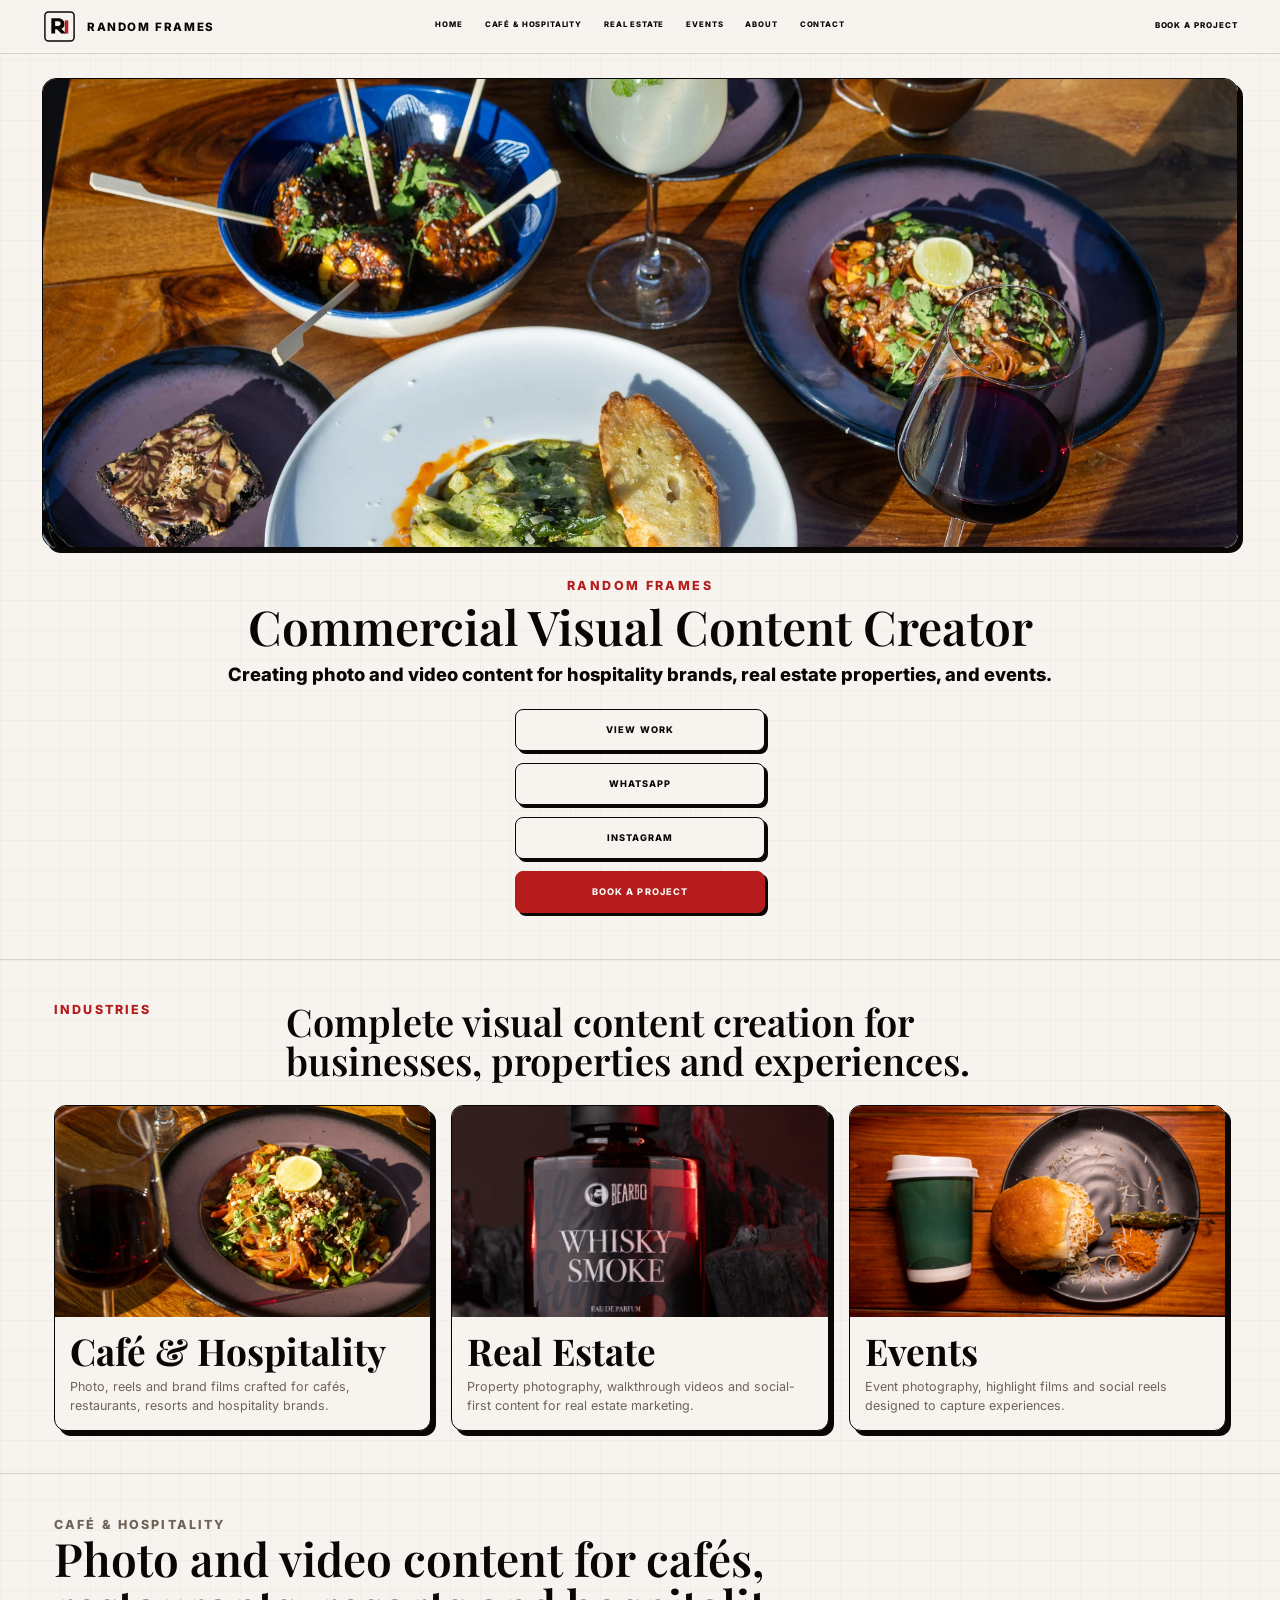
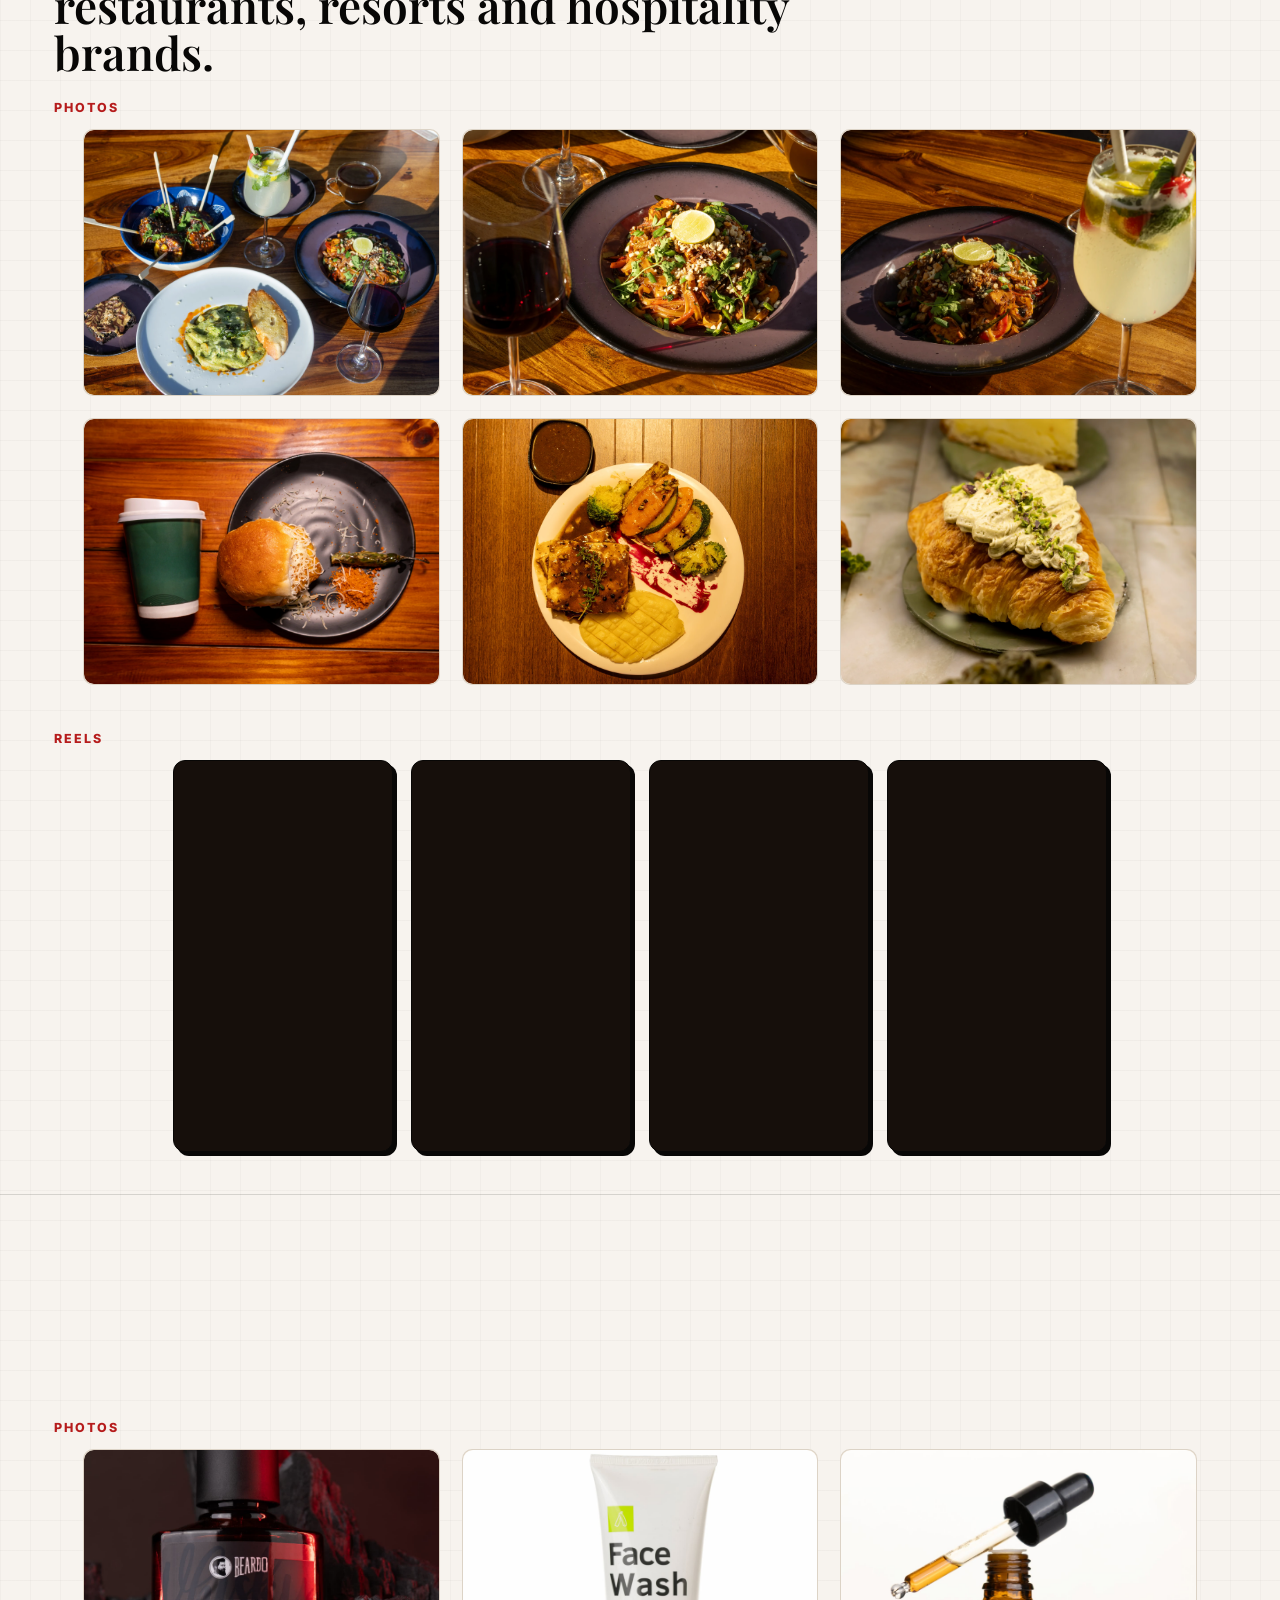
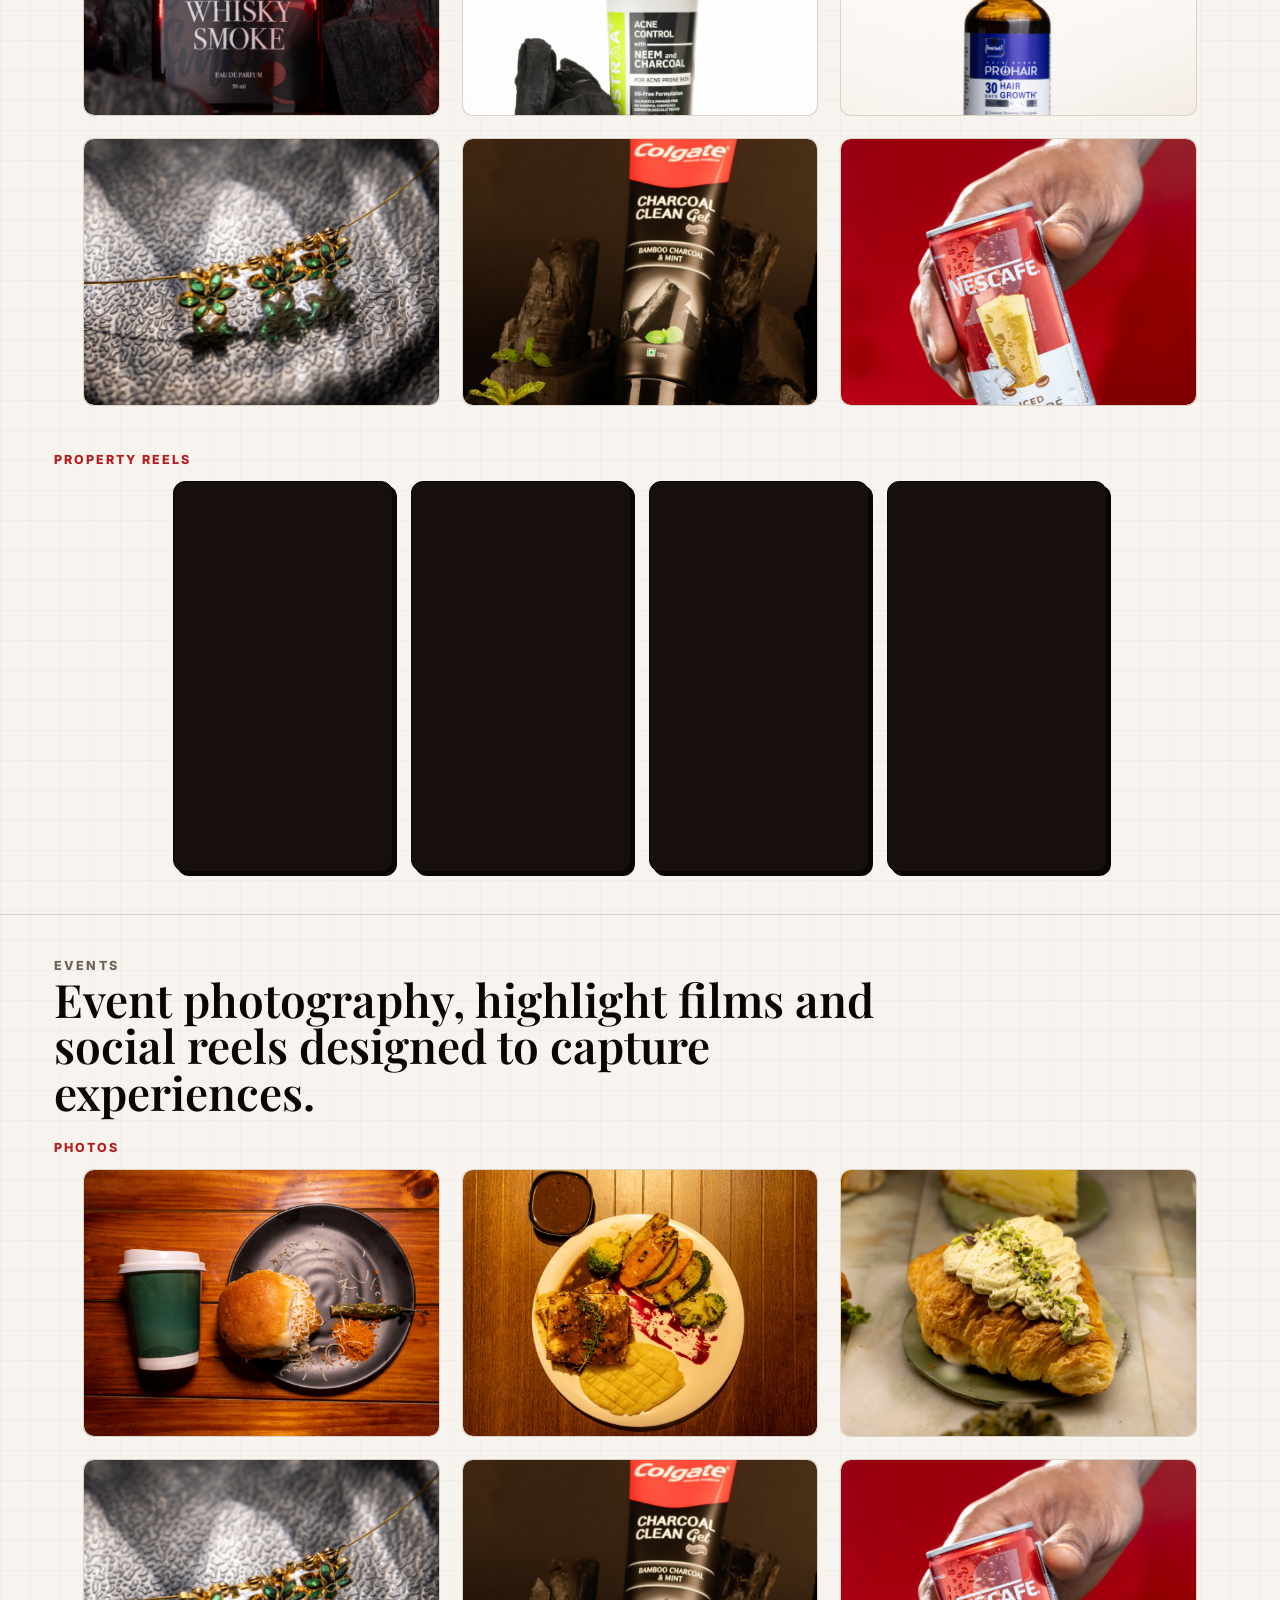
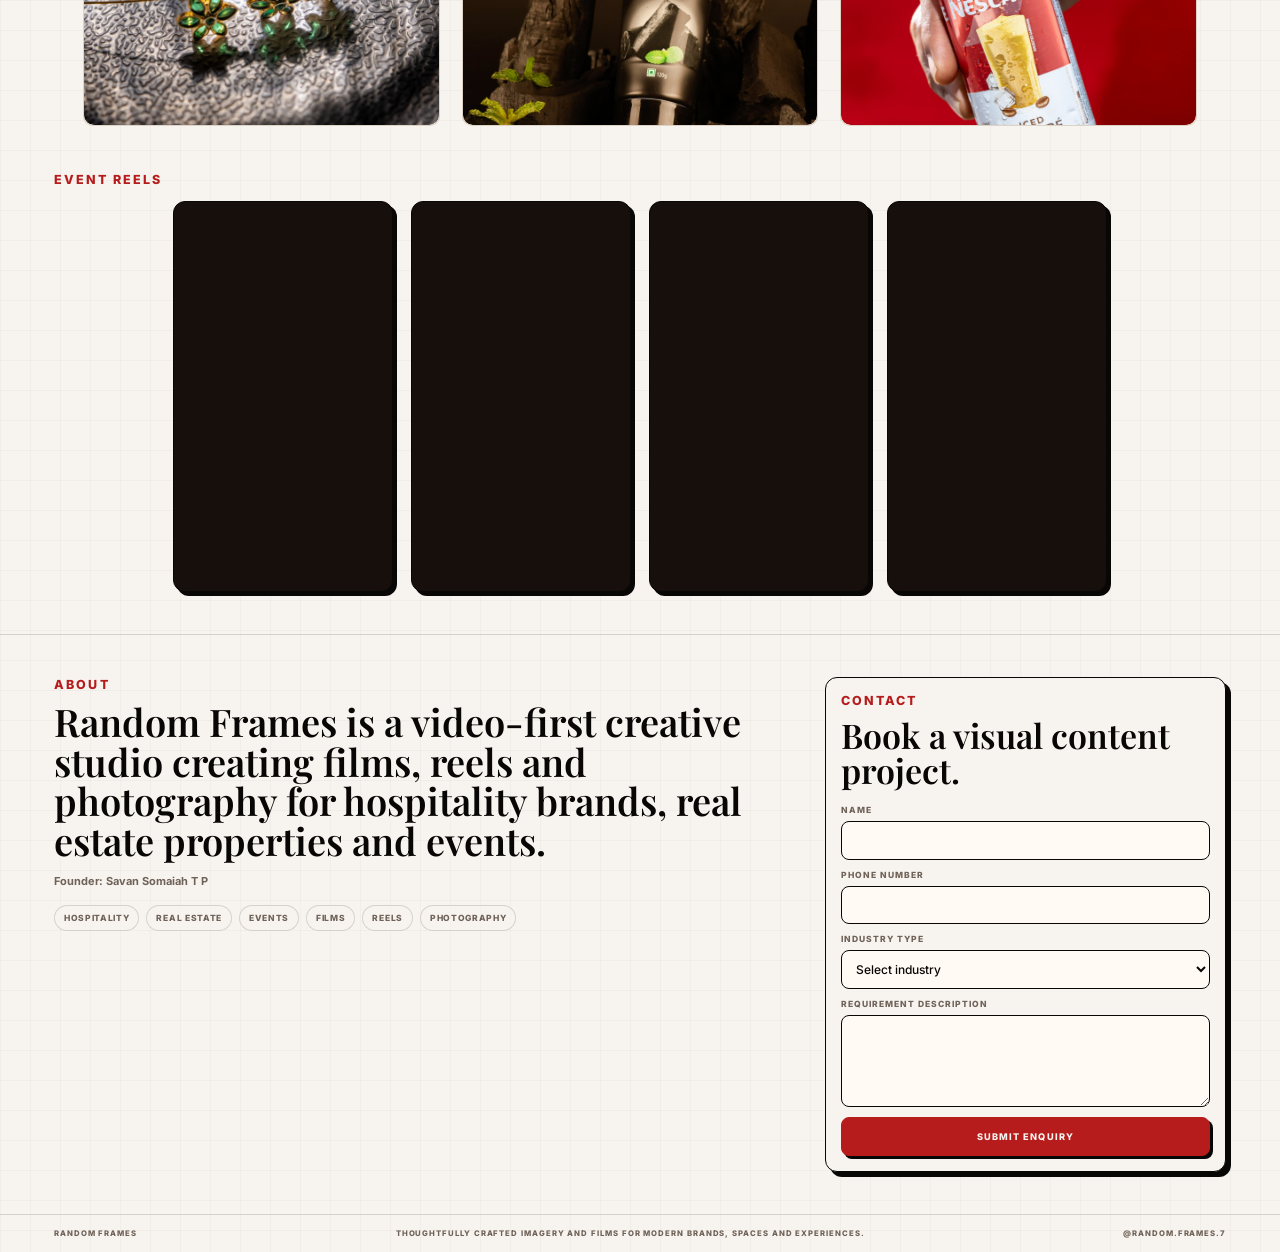
==== commit 2afe4f34: "Final portfolio layout updates" ====
--- a/index.html
+++ b/index.html
@@ -3,8 +3,8 @@
 <head>
   <meta charset="UTF-8">
   <meta name="viewport" content="width=device-width, initial-scale=1.0">
-  <title>Random Frames | Video-First Creative Studio</title>
-  <meta name="description" content="Random Frames creates complete visual content through brand films, reels and photography for hospitality, real estate and events.">
+  <title>Random Frames | Commercial Visual Content Creator</title>
+  <meta name="description" content="Random Frames creates complete photo and video content for café and hospitality brands, real estate properties and events.">
   <link rel="preconnect" href="https://fonts.googleapis.com">
   <link rel="preconnect" href="https://fonts.gstatic.com" crossorigin>
   <link href="https://fonts.googleapis.com/css2?family=Inter:wght@400;500;600;700;800&family=Playfair+Display:wght@500;600;700&display=swap" rel="stylesheet">
@@ -24,7 +24,7 @@
       <a href="#about">About</a>
       <a href="#contact">Contact</a>
     </nav>
-    <a class="nav-cta" href="#contact">Book Project</a>
+    <a class="nav-cta" href="#contact">Book a Project</a>
     <button class="menu-toggle" type="button" aria-label="Open menu" aria-expanded="false"><span></span><span></span></button>
   </header>
 
@@ -38,17 +38,17 @@
   </nav>
 
   <main id="home">
-    <section class="hero-showreel">
-      <div class="showreel-wrap" data-reveal>
-        <video class="master-showreel" src="videos/showreel.mp4" autoplay muted loop playsinline preload="metadata"></video>
-        <div class="showreel-panel">
-          <p class="eyebrow">Visual Content Studio</p>
-          <h1>Cinematic Content for<br>Hospitality,<br>Real Estate<br>& Events</h1>
-          <p>Brand Films, Reels and Photography crafted to help businesses stand out.</p>
-          <div class="hero-actions">
-            <a class="button primary" href="#industries">View Work</a>
-            <a class="button ghost" href="#contact">Book Project</a>
-          </div>
+    <section class="brand-cover">
+      <img src="images/hospitality/hospitality-1.webp" alt="" data-reveal>
+      <div class="brand-intro" data-reveal>
+        <p class="eyebrow">Random Frames</p>
+        <h1>Commercial Visual Content Creator</h1>
+        <p>Creating photo and video content for hospitality brands, real estate properties, and events.</p>
+        <div class="hero-actions">
+          <a class="button ghost" href="#industries">View Work</a>
+          <a class="button ghost whatsapp-link" href="https://wa.me/919886688047?text=Hi%20Random%20Frames%2C%0A%0AMy%20name%20is%20__________.%0A%0AI%20am%20interested%20in%3A%0A%0A*%20Caf%C3%A9%20%26%20Hospitality%0A*%20Real%20Estate%0A*%20Events%0A%0ARequirement%3A%0A" target="_blank" rel="noreferrer">WhatsApp</a>
+          <a class="button ghost" href="https://www.instagram.com/random.frames.7" target="_blank" rel="noreferrer">Instagram</a>
+          <a class="button red" href="#contact">Book a Project</a>
         </div>
       </div>
     </section>
@@ -56,18 +56,18 @@
     <section class="industries" id="industries">
       <div class="section-title" data-reveal>
         <p class="eyebrow">Industries</p>
-        <h2>We create complete visual content — films, reels and photography.</h2>
+        <h2>Complete visual content creation for businesses, properties and experiences.</h2>
       </div>
       <div class="industry-grid">
-        <a class="industry-card" href="#hospitality" data-reveal><img src="images/hospitality/hospitality-1.webp" alt="" loading="lazy"><div><span>01</span><h3>Café & Hospitality</h3><p>Films, reels and photography for guest-ready brands.</p></div></a>
-        <a class="industry-card" href="#real-estate" data-reveal><img src="images/real-estate/real-estate-1.jpg" alt="" loading="lazy"><div><span>02</span><h3>Real Estate</h3><p>Cinematic property content for listings and launches.</p></div></a>
-        <a class="industry-card" href="#events" data-reveal><img src="images/events/events-1.webp" alt="" loading="lazy"><div><span>03</span><h3>Events</h3><p>Fast, polished coverage for experiences with reach.</p></div></a>
+        <a class="industry-card" href="#hospitality" data-reveal><img src="images/hospitality/hospitality-2.webp" alt="" loading="lazy"><div><h3>Café & Hospitality</h3><p>Photo, reels and brand films crafted for cafés, restaurants, resorts and hospitality brands.</p></div></a>
+        <a class="industry-card" href="#real-estate" data-reveal><img src="images/real-estate/real-estate-1.jpg" alt="" loading="lazy"><div><h3>Real Estate</h3><p>Property photography, walkthrough videos and social-first content for real estate marketing.</p></div></a>
+        <a class="industry-card" href="#events" data-reveal><img src="images/events/events-1.webp" alt="" loading="lazy"><div><h3>Events</h3><p>Event photography, highlight films and social reels designed to capture experiences.</p></div></a>
       </div>
     </section>
 
     <section class="industry-section" id="hospitality">
-      <div class="industry-head" data-reveal><p class="eyebrow">Café & Hospitality</p><h2>Films, reels and photos for cafés, restaurants and stays.</h2></div>
-      <div class="content-block"><h3>Photography Gallery</h3><div class="image-grid">
+      <div class="industry-head" data-reveal><p class="eyebrow">Café & Hospitality</p><h2>Photo and video content for cafés, restaurants, resorts and hospitality brands.</h2></div>
+      <div class="content-block"><h3>Photos</h3><div class="image-grid">
         <button class="gallery-item" type="button" data-full="images/hospitality/hospitality-1.webp"><img src="images/hospitality/hospitality-1.webp" alt="" loading="lazy"></button>
         <button class="gallery-item" type="button" data-full="images/hospitality/hospitality-2.webp"><img src="images/hospitality/hospitality-2.webp" alt="" loading="lazy"></button>
         <button class="gallery-item" type="button" data-full="images/hospitality/hospitality-3.webp"><img src="images/hospitality/hospitality-3.webp" alt="" loading="lazy"></button>
@@ -76,19 +76,16 @@
         <button class="gallery-item" type="button" data-full="images/hospitality/hospitality-6.webp"><img src="images/hospitality/hospitality-6.webp" alt="" loading="lazy"></button>
       </div></div>
       <div class="content-block"><h3>Reels</h3><div class="reel-grid">
-        <article class="reel-card"><video src="videos/hospitality/reel-1.mp4" muted loop playsinline controls preload="metadata"></video><div class="video-controls"><button class="sound-toggle" type="button">Sound</button><button class="fullscreen-toggle" type="button">Full</button></div></article>
-        <article class="reel-card"><video src="videos/hospitality/reel-2.mp4" muted loop playsinline controls preload="metadata"></video><div class="video-controls"><button class="sound-toggle" type="button">Sound</button><button class="fullscreen-toggle" type="button">Full</button></div></article>
-        <article class="reel-card"><video src="videos/hospitality/reel-3.mp4" muted loop playsinline controls preload="metadata"></video><div class="video-controls"><button class="sound-toggle" type="button">Sound</button><button class="fullscreen-toggle" type="button">Full</button></div></article>
-        <article class="reel-card"><video src="videos/hospitality/reel-4.mp4" muted loop playsinline controls preload="metadata"></video><div class="video-controls"><button class="sound-toggle" type="button">Sound</button><button class="fullscreen-toggle" type="button">Full</button></div></article>
-      </div></div>
-      <div class="content-block"><h3>Brand Film</h3><div class="film-grid single">
-        <article class="film-card"><video src="videos/hospitality/brand-film-1.mp4" muted loop playsinline controls preload="metadata"></video><div class="video-controls"><button class="sound-toggle" type="button">Sound</button><button class="fullscreen-toggle" type="button">Full</button></div></article>
+        <article class="reel-card"><video src="videos/hospitality/reel-1.mp4" autoplay muted loop playsinline preload="metadata"></video><div class="video-controls"><button class="sound-toggle" type="button">Sound</button></div></article>
+        <article class="reel-card"><video src="videos/hospitality/reel-2.mp4" autoplay muted loop playsinline preload="metadata"></video><div class="video-controls"><button class="sound-toggle" type="button">Sound</button></div></article>
+        <article class="reel-card"><video src="videos/hospitality/reel-3.mp4" autoplay muted loop playsinline preload="metadata"></video><div class="video-controls"><button class="sound-toggle" type="button">Sound</button></div></article>
+        <article class="reel-card"><video src="videos/hospitality/reel-4.mp4" autoplay muted loop playsinline preload="metadata"></video><div class="video-controls"><button class="sound-toggle" type="button">Sound</button></div></article>
       </div></div>
     </section>
 
     <section class="industry-section" id="real-estate">
-      <div class="industry-head" data-reveal><p class="eyebrow">Real Estate</p><h2>Property content built for spaces, listings and launches.</h2></div>
-      <div class="content-block"><h3>Photography Gallery</h3><div class="image-grid">
+      <div class="industry-head" data-reveal><p class="eyebrow">Real Estate</p><h2>Property photography, walkthrough videos and social-first content for real estate marketing.</h2></div>
+      <div class="content-block"><h3>Photos</h3><div class="image-grid">
         <button class="gallery-item" type="button" data-full="images/real-estate/real-estate-1.jpg"><img src="images/real-estate/real-estate-1.jpg" alt="" loading="lazy"></button>
         <button class="gallery-item" type="button" data-full="images/real-estate/real-estate-2.jpg"><img src="images/real-estate/real-estate-2.jpg" alt="" loading="lazy"></button>
         <button class="gallery-item" type="button" data-full="images/real-estate/real-estate-3.jpg"><img src="images/real-estate/real-estate-3.jpg" alt="" loading="lazy"></button>
@@ -97,19 +94,16 @@
         <button class="gallery-item" type="button" data-full="images/real-estate/real-estate-6.jpg"><img src="images/real-estate/real-estate-6.jpg" alt="" loading="lazy"></button>
       </div></div>
       <div class="content-block"><h3>Property Reels</h3><div class="reel-grid compact">
-        <article class="reel-card"><video src="videos/real-estate/reel-1.mp4" muted loop playsinline controls preload="metadata"></video><div class="video-controls"><button class="sound-toggle" type="button">Sound</button><button class="fullscreen-toggle" type="button">Full</button></div></article>
-        <article class="reel-card"><video src="videos/real-estate/reel-2.mp4" muted loop playsinline controls preload="metadata"></video><div class="video-controls"><button class="sound-toggle" type="button">Sound</button><button class="fullscreen-toggle" type="button">Full</button></div></article>
-        <article class="reel-card"><video src="videos/reel-3.mp4" muted loop playsinline controls preload="metadata"></video><div class="video-controls"><button class="sound-toggle" type="button">Sound</button><button class="fullscreen-toggle" type="button">Full</button></div></article>
-        <article class="reel-card"><video src="videos/reel-4.mp4" muted loop playsinline controls preload="metadata"></video><div class="video-controls"><button class="sound-toggle" type="button">Sound</button><button class="fullscreen-toggle" type="button">Full</button></div></article>
-      </div></div>
-      <div class="content-block"><h3>Walkthrough Film</h3><div class="film-grid single">
-        <article class="film-card"><video src="videos/real-estate/walkthrough-1.mp4" muted loop playsinline controls preload="metadata"></video><div class="video-controls"><button class="sound-toggle" type="button">Sound</button><button class="fullscreen-toggle" type="button">Full</button></div></article>
+        <article class="reel-card"><video src="videos/real-estate/reel-1.mp4" autoplay muted loop playsinline preload="metadata"></video><div class="video-controls"><button class="sound-toggle" type="button">Sound</button></div></article>
+        <article class="reel-card"><video src="videos/real-estate/reel-2.mp4" autoplay muted loop playsinline preload="metadata"></video><div class="video-controls"><button class="sound-toggle" type="button">Sound</button></div></article>
+        <article class="reel-card"><video src="videos/real-estate/walkthrough-1.mp4" autoplay muted loop playsinline preload="metadata"></video><div class="video-controls"><button class="sound-toggle" type="button">Sound</button></div></article>
+        <article class="reel-card"><video src="videos/real-estate/walkthrough-2.mp4" autoplay muted loop playsinline preload="metadata"></video><div class="video-controls"><button class="sound-toggle" type="button">Sound</button></div></article>
       </div></div>
     </section>
 
     <section class="industry-section" id="events">
-      <div class="industry-head" data-reveal><p class="eyebrow">Events</p><h2>Highlight films, reels and photos for memorable events.</h2></div>
-      <div class="content-block"><h3>Photography Gallery</h3><div class="image-grid">
+      <div class="industry-head" data-reveal><p class="eyebrow">Events</p><h2>Event photography, highlight films and social reels designed to capture experiences.</h2></div>
+      <div class="content-block"><h3>Photos</h3><div class="image-grid">
         <button class="gallery-item" type="button" data-full="images/events/events-1.webp"><img src="images/events/events-1.webp" alt="" loading="lazy"></button>
         <button class="gallery-item" type="button" data-full="images/events/events-2.webp"><img src="images/events/events-2.webp" alt="" loading="lazy"></button>
         <button class="gallery-item" type="button" data-full="images/events/events-3.webp"><img src="images/events/events-3.webp" alt="" loading="lazy"></button>
@@ -118,23 +112,34 @@
         <button class="gallery-item" type="button" data-full="images/events/events-6.jpg"><img src="images/events/events-6.jpg" alt="" loading="lazy"></button>
       </div></div>
       <div class="content-block"><h3>Event Reels</h3><div class="reel-grid compact">
-        <article class="reel-card"><video src="videos/events/reel-1.mp4" muted loop playsinline controls preload="metadata"></video><div class="video-controls"><button class="sound-toggle" type="button">Sound</button><button class="fullscreen-toggle" type="button">Full</button></div></article>
-        <article class="reel-card"><video src="videos/events/reel-2.mp4" muted loop playsinline controls preload="metadata"></video><div class="video-controls"><button class="sound-toggle" type="button">Sound</button><button class="fullscreen-toggle" type="button">Full</button></div></article>
-        <article class="reel-card"><video src="videos/reel-1.mp4" muted loop playsinline controls preload="metadata"></video><div class="video-controls"><button class="sound-toggle" type="button">Sound</button><button class="fullscreen-toggle" type="button">Full</button></div></article>
-        <article class="reel-card"><video src="videos/reel-2.mp4" muted loop playsinline controls preload="metadata"></video><div class="video-controls"><button class="sound-toggle" type="button">Sound</button><button class="fullscreen-toggle" type="button">Full</button></div></article>
-      </div></div>
-      <div class="content-block"><h3>Highlight Film</h3><div class="film-grid single">
-        <article class="film-card"><video src="videos/events/highlight-1.mp4" muted loop playsinline controls preload="metadata"></video><div class="video-controls"><button class="sound-toggle" type="button">Sound</button><button class="fullscreen-toggle" type="button">Full</button></div></article>
+        <article class="reel-card"><video src="videos/events/reel-1.mp4" autoplay muted loop playsinline preload="metadata"></video><div class="video-controls"><button class="sound-toggle" type="button">Sound</button></div></article>
+        <article class="reel-card"><video src="videos/events/reel-2.mp4" autoplay muted loop playsinline preload="metadata"></video><div class="video-controls"><button class="sound-toggle" type="button">Sound</button></div></article>
+        <article class="reel-card"><video src="videos/events/highlight-1.mp4" autoplay muted loop playsinline preload="metadata"></video><div class="video-controls"><button class="sound-toggle" type="button">Sound</button></div></article>
+        <article class="reel-card"><video src="videos/events/highlight-2.mp4" autoplay muted loop playsinline preload="metadata"></video><div class="video-controls"><button class="sound-toggle" type="button">Sound</button></div></article>
       </div></div>
     </section>
 
     <section class="about-contact" id="about">
       <div class="about-block" data-reveal><p class="eyebrow">About</p><h2>Random Frames is a video-first creative studio creating films, reels and photography for hospitality brands, real estate properties and events.</h2><p class="founder">Founder: Savan Somaiah T P</p><div class="focus-list"><span>Hospitality</span><span>Real Estate</span><span>Events</span><span>Films</span><span>Reels</span><span>Photography</span></div></div>
-      <div class="contact-block" id="contact" data-reveal><p class="eyebrow">Contact</p><h2>Book a visual content project.</h2><div class="contact-actions"><a class="button primary" href="https://wa.me/919886688047" target="_blank" rel="noreferrer">WhatsApp</a><a class="button ghost" href="https://www.instagram.com/random.frames.7" target="_blank" rel="noreferrer">Instagram</a><a class="button ghost" href="mailto:random.frames.7@gmail.com">Email</a><a class="button red" href="https://wa.me/919886688047" target="_blank" rel="noreferrer">Book Project</a></div></div>
+      <div class="contact-block" id="contact" data-reveal>
+        <p class="eyebrow">Contact</p>
+        <h2>Book a visual content project.</h2>
+        <form class="enquiry-form" action="https://formsubmit.co/frames.random.7@gmail.com" method="POST" target="form-submit-frame">
+          <input type="hidden" name="_captcha" value="false">
+          <input type="hidden" name="_subject" value="New Random Frames project enquiry">
+          <label>Name<input type="text" name="name" required></label>
+          <label>Phone Number<input type="tel" name="phone" required></label>
+          <label>Industry Type<select name="industry" required><option value="">Select industry</option><option>Café & Hospitality</option><option>Real Estate</option><option>Events</option></select></label>
+          <label>Requirement Description<textarea name="requirement" rows="4" required></textarea></label>
+          <button class="button red" type="submit">Submit Enquiry</button>
+          <p class="form-success" role="status" aria-live="polite">Thank you. Your enquiry has been sent.</p>
+        </form>
+        <iframe class="form-frame" name="form-submit-frame" title="Form submission"></iframe>
+      </div>
     </section>
   </main>
 
-  <footer class="site-footer"><span>Random Frames</span><span>Video-First Creative Studio</span><span>@random.frames.7</span></footer>
+  <footer class="site-footer"><span>Random Frames</span><span>Thoughtfully crafted imagery and films for modern brands, spaces and experiences.</span><span>@random.frames.7</span></footer>
   <div class="lightbox" aria-hidden="true"><button class="lightbox-close" type="button" aria-label="Close image"></button><img src="" alt=""></div>
   <script src="script.js"></script>
 </body>
--- a/style.css
+++ b/style.css
@@ -4,8 +4,8 @@
   --ink: #080706;
   --muted: #6f6258;
   --line: rgba(8, 7, 6, 0.14);
-  --red: #b32025;
-  --red-soft: rgba(179, 32, 37, 0.09);
+  --red: #b61c1c;
+  --red-soft: rgba(182, 28, 28, 0.09);
   --shadow: 5px 5px 0 #080706;
   --soft-shadow: 0 24px 70px rgba(28, 17, 10, 0.16);
   --serif: "Playfair Display", Georgia, serif;
@@ -40,8 +40,8 @@
   border-bottom: 1px solid var(--line);
   backdrop-filter: blur(16px);
 }
-.brand-mark { display: inline-flex; align-items: center; gap: 8px; width: max-content; font-size: 8px; font-weight: 800; letter-spacing: .13em; }
-.brand-mark img { width: 30px; height: 30px; }
+.brand-mark { display: inline-flex; align-items: center; gap: 10px; width: max-content; font-size: 11.5px; font-weight: 800; letter-spacing: .14em; }
+.brand-mark img { width: 35px; height: 35px; }
 .desktop-nav { display: flex; gap: clamp(10px, 1.8vw, 22px); align-items: center; font-size: 7.7px; font-weight: 800; letter-spacing: .11em; text-transform: uppercase; }
 .desktop-nav a, .nav-cta { padding-bottom: 3px; border-bottom: 1px solid transparent; transition: color .18s ease, border-color .18s ease; }
 .desktop-nav a:hover, .nav-cta:hover { color: var(--red); border-color: var(--red); }
@@ -56,60 +56,69 @@
 .menu-open .menu-toggle span:last-child { transform: translateY(-3px) rotate(-45deg); }
 
 main { padding-top: 0; }
-.hero-showreel { padding: clamp(12px, 2vw, 22px) clamp(14px, 4vw, 42px) clamp(24px, 3.6vw, 42px); border-bottom: 1px solid var(--line); }
-.showreel-wrap { position: relative; min-height: min(54vh, 500px); overflow: hidden; border-radius: 16px; background: #120e0b; box-shadow: var(--soft-shadow); }
-.master-showreel { width: 100%; height: min(54vh, 500px); min-height: 340px; object-fit: cover; opacity: .66; }
-.showreel-panel { position: absolute; left: clamp(16px, 5vw, 54px); right: clamp(16px, 5vw, 54px); bottom: clamp(18px, 4vw, 44px); max-width: 680px; color: var(--paper); }
-.eyebrow { margin: 0 0 10px; color: var(--red); font-size: 8px; font-weight: 800; letter-spacing: .17em; text-transform: uppercase; }
-.showreel-panel .eyebrow { color: #f06468; }
+.brand-cover { padding: clamp(14px, 2.2vw, 24px) clamp(14px, 4vw, 42px) clamp(26px, 4vw, 46px); border-bottom: 1px solid var(--line); }
+.brand-cover img { width: 100%; max-height: 470px; object-fit: cover; border: 1px solid var(--ink); border-radius: 14px; box-shadow: var(--shadow); }
+.brand-intro { display: block; max-width: 900px; margin: clamp(18px, 3vw, 30px) auto 0; text-align: center; }
+.eyebrow { margin: 0 0 10px; color: var(--red); font-size: 12.5px; font-weight: 800; letter-spacing: .17em; text-transform: uppercase; }
+.brand-intro .eyebrow { font-size: 12.5px; letter-spacing: .19em; }
 h1, h2, h3, p { margin-top: 0; }
 h1, h2 { font-family: var(--serif); font-weight: 600; letter-spacing: 0; }
-h1 { margin-bottom: 13px; font-size: clamp(30px, 5.3vw, 60px); line-height: .94; }
-.showreel-panel p:not(.eyebrow), .industry-head p { max-width: 560px; color: rgba(247,243,238,.78); font-size: clamp(11.5px, 1.25vw, 14.5px); line-height: 1.5; }
-.hero-actions, .contact-actions, .video-controls { display: flex; flex-wrap: wrap; gap: 9px; }
-.button, .sound-toggle, .fullscreen-toggle { display: inline-flex; min-height: 34px; align-items: center; justify-content: center; padding: 0 12px; border: 1px solid var(--ink); border-radius: 8px; background: var(--paper); box-shadow: 3px 3px 0 var(--ink); cursor: pointer; font-size: 8px; font-weight: 800; letter-spacing: .12em; text-transform: uppercase; transition: transform .16s ease, box-shadow .16s ease, background .16s ease, color .16s ease; }
+h1 { margin-bottom: 11px; font-size: clamp(27px, 4.4vw, 48px); line-height: .98; }
+.brand-intro p:not(.eyebrow) { width: 100%; max-width: none; margin: 0 auto; color: var(--ink); font-size: clamp(9px, 1.55vw, 18.4px); font-weight: 800; line-height: 1.5; text-align: center; white-space: nowrap; }
+.industry-head p { max-width: 560px; color: var(--muted); font-size: clamp(11.5px, 1.25vw, 14px); line-height: 1.5; }
+.hero-actions, .video-controls { display: flex; flex-wrap: wrap; gap: 12px; justify-content: center; }
+.hero-actions { flex-direction: column; align-items: center; margin-top: 20px; gap: 12px; }
+.button, .sound-toggle, .fullscreen-toggle { display: inline-flex; min-height: 39px; align-items: center; justify-content: center; padding: 0 16px; border: 1px solid var(--ink); border-radius: 8px; background: var(--paper); box-shadow: 3px 3px 0 var(--ink); cursor: pointer; font-size: 9.2px; font-weight: 800; letter-spacing: .12em; text-transform: uppercase; transition: transform .16s ease, box-shadow .16s ease, background .16s ease, color .16s ease; }
+.hero-actions .button { width: min(100%, 250px); min-height: 42px; background: var(--paper); color: var(--ink); }
+.hero-actions .button.red { background: var(--red); border-color: var(--red); color: var(--paper); }
 .button:hover, .sound-toggle:hover, .fullscreen-toggle:hover { transform: translate(2px, 2px); box-shadow: 1px 1px 0 var(--ink); }
 .button.primary, .button.red { background: var(--ink); color: var(--paper); }
 .button.red { border-color: var(--red); background: var(--red); }
 .button.ghost:hover, .sound-toggle:hover, .fullscreen-toggle:hover { background: var(--red-soft); color: var(--red); }
 
-.industries, .industry-section, .about-contact { padding: clamp(28px, 4vw, 46px) clamp(14px, 5vw, 54px); border-bottom: 1px solid var(--line); }
+.industries, .industry-section, .about-contact { padding: clamp(26px, 3.7vw, 42px) clamp(14px, 5vw, 54px); border-bottom: 1px solid var(--line); }
 .section-title, .industry-head { margin-bottom: clamp(16px, 2.4vw, 24px); }
 .section-title { display: grid; grid-template-columns: minmax(110px, .2fr) minmax(0, 1fr); gap: clamp(16px, 3.4vw, 44px); align-items: start; }
-.section-title h2, .industry-head h2, .about-contact h2 { max-width: 860px; margin-bottom: 0; font-size: clamp(21px, 3.4vw, 44px); line-height: 1; }
+.section-title h2, .about-contact h2 { max-width: 820px; margin-bottom: 0; font-size: clamp(20px, 3vw, 38px); line-height: 1.04; }
+.industry-head h2 { max-width: 880px; margin-bottom: 0; font-size: clamp(24px, 3.6vw, 46px); line-height: 1.02; }
 .industry-grid { display: grid; grid-template-columns: repeat(3, minmax(0, 1fr)); gap: clamp(12px, 2vw, 20px); }
-.industry-card { overflow: hidden; border: 1px solid var(--ink); border-radius: 12px; background: var(--paper); box-shadow: var(--shadow); transition: transform .2s ease, box-shadow .2s ease; }
+.industry-card { display: flex; flex-direction: column; overflow: hidden; min-height: 100%; border: 1px solid var(--ink); border-radius: 12px; background: var(--paper); box-shadow: var(--shadow); transition: transform .2s ease, box-shadow .2s ease; }
 .industry-card:hover { transform: translate(3px, 3px); box-shadow: 1px 1px 0 var(--ink); }
-.industry-card img { width: 100%; aspect-ratio: 16 / 10; object-fit: cover; }
-.industry-card div { padding: 14px; }
-.industry-card span, .content-block h3 { color: var(--red); font-size: 8px; font-weight: 800; letter-spacing: .16em; text-transform: uppercase; }
-.industry-card h3 { margin: 8px 0; font-family: var(--serif); font-size: clamp(20px, 2.55vw, 32px); line-height: 1; }
-.industry-card p, .industry-head p { margin-bottom: 0; color: var(--muted); font-size: 11px; line-height: 1.5; }
-.content-block + .content-block { margin-top: clamp(20px, 3vw, 32px); }
-.content-block h3 { margin-bottom: 11px; }
-.image-grid { display: grid; grid-template-columns: repeat(3, minmax(0, 1fr)); gap: clamp(10px, 1.6vw, 18px); }
-.gallery-item { display: block; aspect-ratio: 4 / 3; padding: 0; overflow: hidden; border: 0; border-radius: 10px; background: var(--paper-2); cursor: zoom-in; }
+.industry-card img { width: 100%; aspect-ratio: 16 / 9; object-fit: cover; }
+.industry-card div { flex: 1; padding: 15px; }
+.content-block h3 { color: var(--red); font-size: 12.5px; font-weight: 800; letter-spacing: .16em; text-transform: uppercase; }
+.industry-card h3 { margin: 0 0 9px; font-family: var(--serif); font-size: clamp(23px, 2.9vw, 37px); line-height: 1; }
+.industry-card p, .industry-head p { margin-bottom: 0; color: var(--muted); font-size: 12.5px; line-height: 1.5; }
+.content-block + .content-block { margin-top: clamp(28px, 4.3vw, 46px); }
+.content-block h3 { margin-bottom: 14px; }
+.image-grid { display: grid; grid-template-columns: repeat(3, minmax(0, 1fr)); gap: clamp(12px, 1.8vw, 22px); max-width: 95%; margin: 0 auto; }
+.gallery-item { display: block; aspect-ratio: 4 / 3; padding: 0; overflow: hidden; border: 1px solid rgba(8, 7, 6, .08); border-radius: 10px; background: var(--paper-2); cursor: zoom-in; }
 .gallery-item:nth-child(3n + 2) { aspect-ratio: 4 / 3; }
 .gallery-item img { width: 100%; height: 100%; object-fit: cover; border-radius: 10px; transition: transform .38s ease, filter .38s ease; }
 .gallery-item:hover img { transform: scale(1.035); filter: contrast(1.04) saturate(.96); }
-.reel-grid { display: grid; grid-template-columns: repeat(4, minmax(0, 320px)); justify-content: center; gap: clamp(12px, 2vw, 20px); }
+.reel-grid { display: grid; grid-template-columns: repeat(4, minmax(0, 220px)); justify-content: center; gap: clamp(12px, 1.8vw, 18px); }
 .reel-grid.compact { justify-content: center; }
-.reel-card { position: relative; overflow: hidden; width: 100%; max-width: 320px; aspect-ratio: 9 / 16; border-radius: 12px; background: #160f0b; box-shadow: var(--soft-shadow); }
-.film-grid { display: grid; grid-template-columns: repeat(2, minmax(220px, 560px)); justify-content: center; gap: clamp(12px, 2vw, 20px); }
-.film-grid.single { grid-template-columns: minmax(260px, 760px); justify-content: start; }
-.film-card { position: relative; overflow: hidden; aspect-ratio: 16 / 9; border-radius: 14px; background: #160f0b; box-shadow: var(--soft-shadow); }
-.reel-card video, .film-card video { width: 100%; height: 100%; object-fit: cover; }
+.reel-card { position: relative; overflow: hidden; width: 100%; max-width: 220px; aspect-ratio: 9 / 16; border: 1px solid var(--ink); border-radius: 12px; background: #160f0b; box-shadow: 4px 4px 0 var(--ink); }
+.reel-card video { width: 100%; height: 100%; object-fit: cover; }
 .video-controls { position: absolute; left: 10px; right: 10px; top: 10px; opacity: 0; transition: opacity .18s ease; }
-.reel-card:hover .video-controls, .film-card:hover .video-controls, .reel-card:focus-within .video-controls, .film-card:focus-within .video-controls { opacity: 1; }
+.reel-card:hover .video-controls, .reel-card:focus-within .video-controls { opacity: 1; }
 .video-controls button { min-height: 28px; padding: 0 9px; background: rgba(247,243,238,.92); }
-.about-contact { display: grid; grid-template-columns: minmax(0, 1fr) minmax(260px, .38fr); gap: clamp(22px, 4vw, 56px); align-items: start; }
+.about-contact { display: grid; grid-template-columns: minmax(0, .86fr) minmax(300px, .48fr); gap: clamp(22px, 4vw, 56px); align-items: start; }
 .about-block h2 { max-width: 900px; }
 .founder { margin: 14px 0 0; color: var(--muted); font-size: 11px; font-weight: 700; }
 .focus-list { display: flex; flex-wrap: wrap; gap: 7px; margin-top: 17px; }
 .focus-list span { padding: 7px 9px; border: 1px solid var(--line); border-radius: 999px; background: rgba(247,243,238,.66); color: var(--muted); font-size: 8.5px; font-weight: 800; letter-spacing: .08em; text-transform: uppercase; }
 .contact-block { padding: 15px; border: 1px solid var(--ink); border-radius: 12px; background: var(--paper); box-shadow: var(--shadow); }
 .contact-block h2 { margin-bottom: 16px; font-size: clamp(21px, 2.8vw, 34px); }
-.site-footer { display: flex; justify-content: space-between; gap: 16px; padding: 14px clamp(14px, 5vw, 54px); color: var(--muted); font-size: 7.7px; font-weight: 800; letter-spacing: .14em; text-transform: uppercase; }
+.enquiry-form { display: grid; gap: 10px; margin-top: 0; }
+.enquiry-form label { display: grid; gap: 6px; color: var(--muted); font-size: 8.5px; font-weight: 800; letter-spacing: .12em; text-transform: uppercase; }
+.enquiry-form input, .enquiry-form select, .enquiry-form textarea { width: 100%; border: 1px solid var(--ink); border-radius: 8px; background: #fffaf4; color: var(--ink); font: 500 12px/1.4 var(--sans); padding: 10px; outline: none; }
+.enquiry-form textarea { resize: vertical; min-height: 92px; }
+.enquiry-form input:focus, .enquiry-form select:focus, .enquiry-form textarea:focus { box-shadow: 0 0 0 3px var(--red-soft); border-color: var(--red); }
+.form-success { display: none; margin: 2px 0 0; color: var(--red); font-size: 11px; font-weight: 800; }
+.form-success.is-visible { display: block; }
+.form-frame { display: none; width: 0; height: 0; border: 0; }
+.site-footer { display: flex; justify-content: space-between; gap: 16px; padding: 14px clamp(14px, 5vw, 54px); color: var(--muted); font-size: 7.7px; font-weight: 800; letter-spacing: .12em; text-transform: uppercase; }
 .lightbox { position: fixed; inset: 0; z-index: 100; display: grid; place-items: center; padding: 22px; background: rgba(8,7,6,.88); opacity: 0; pointer-events: none; transition: opacity .18s ease; }
 .lightbox.active { opacity: 1; pointer-events: auto; }
 .lightbox img { position: relative; z-index: 2; max-width: min(94vw, 1180px); max-height: 88vh; width: auto; height: auto; object-fit: contain; border-radius: 10px; box-shadow: 0 26px 76px rgba(0,0,0,.42); }
@@ -123,17 +132,17 @@
   .menu-toggle { display: block; }
   .section-title, .about-contact { grid-template-columns: 1fr; }
   .industry-grid, .image-grid { grid-template-columns: repeat(2, minmax(0, 1fr)); }
-  .reel-grid { grid-template-columns: repeat(2, minmax(0, 320px)); }
+  .brand-intro { grid-template-columns: 1fr; }
+  .reel-grid { grid-template-columns: repeat(2, minmax(0, 220px)); }
 }
 @media (max-width: 700px) {
   .brand-mark span { max-width: 124px; line-height: 1.15; }
-  .hero-showreel, .industries, .industry-section, .about-contact { padding-left: 14px; padding-right: 14px; }
-  .showreel-wrap, .master-showreel { min-height: 390px; }
+  .brand-cover, .industries, .industry-section, .about-contact { padding-left: 14px; padding-right: 14px; }
+  .brand-cover img { max-height: 310px; }
   h1 { font-size: clamp(29px, 9.2vw, 44px); }
-  .industry-grid, .image-grid, .film-grid, .reel-grid { grid-template-columns: 1fr; }
+  .industry-grid, .image-grid, .reel-grid { grid-template-columns: 1fr; }
   .reel-card { margin: 0 auto; }
-  .film-grid.single { justify-content: center; }
-  .hero-actions, .contact-actions { flex-direction: column; }
+  .hero-actions { flex-direction: column; align-items: center; }
   .button { width: 100%; }
   .site-footer { flex-direction: column; }
 }
